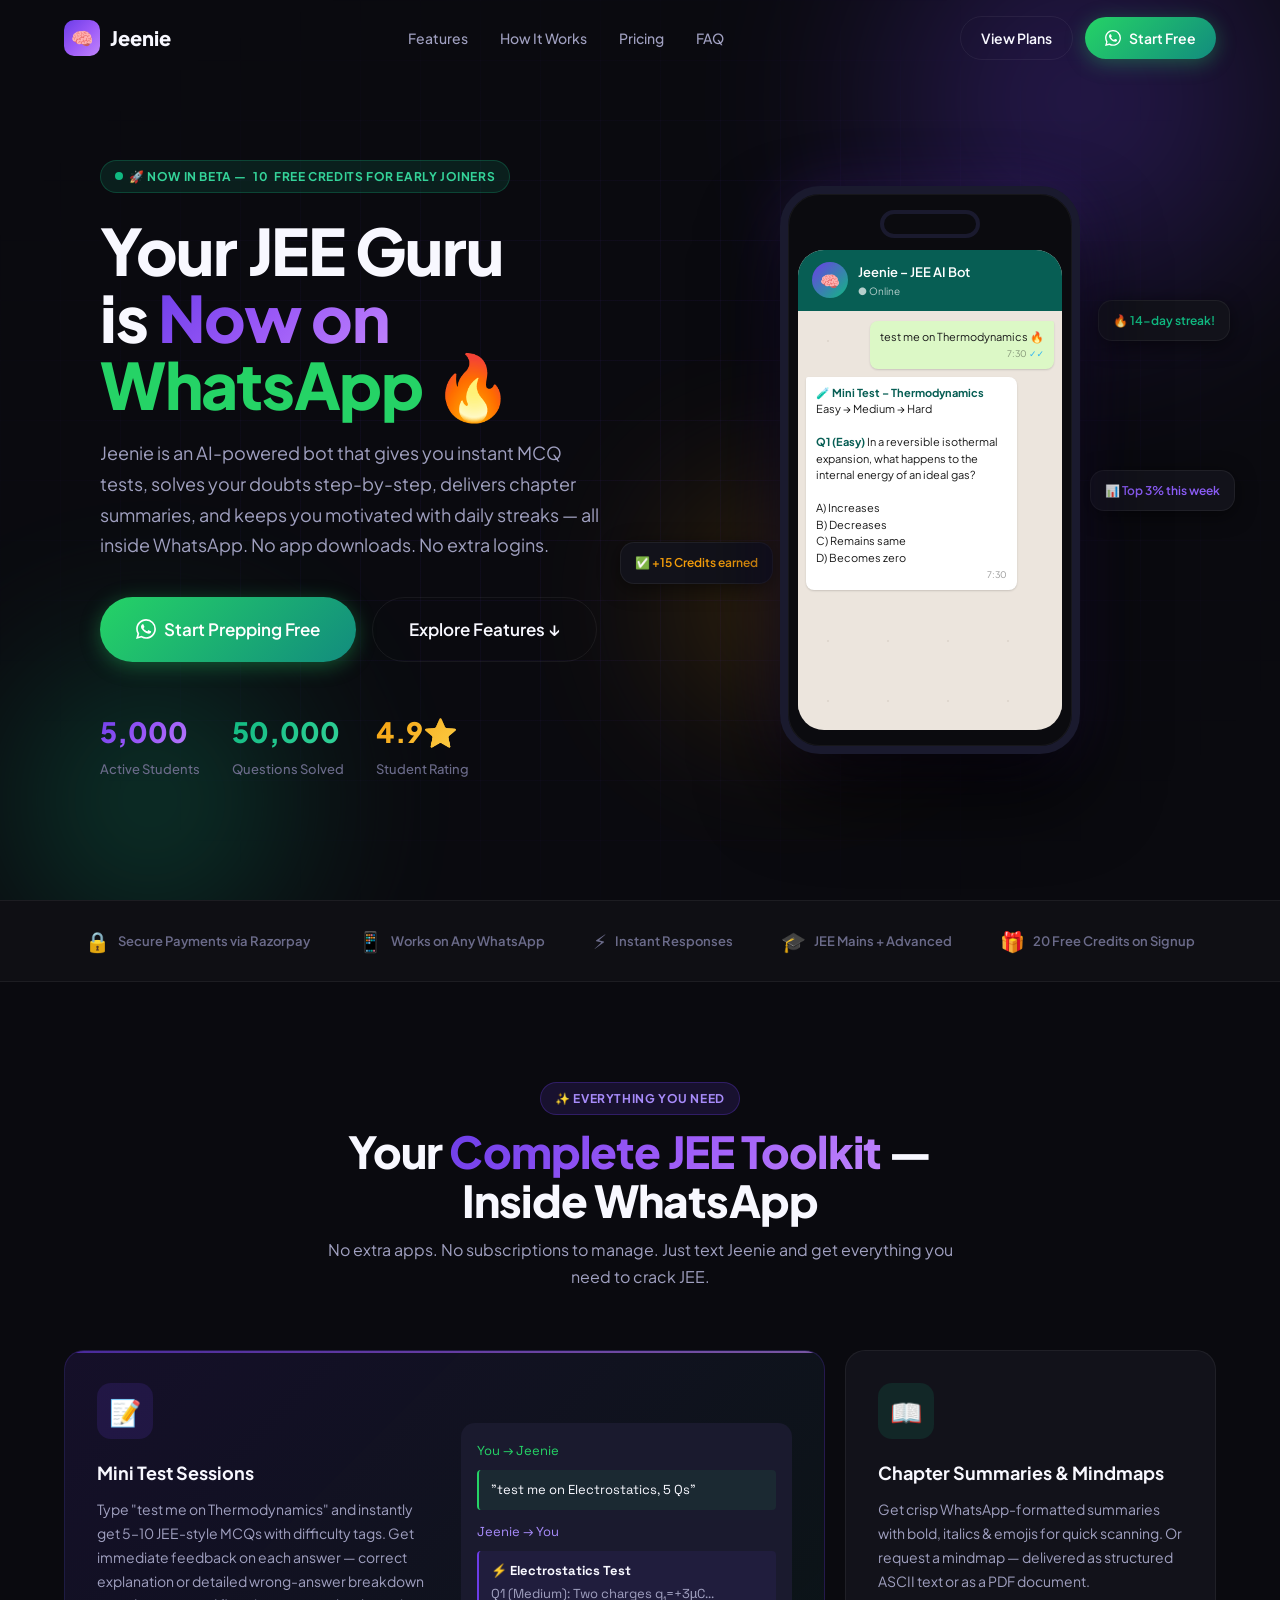
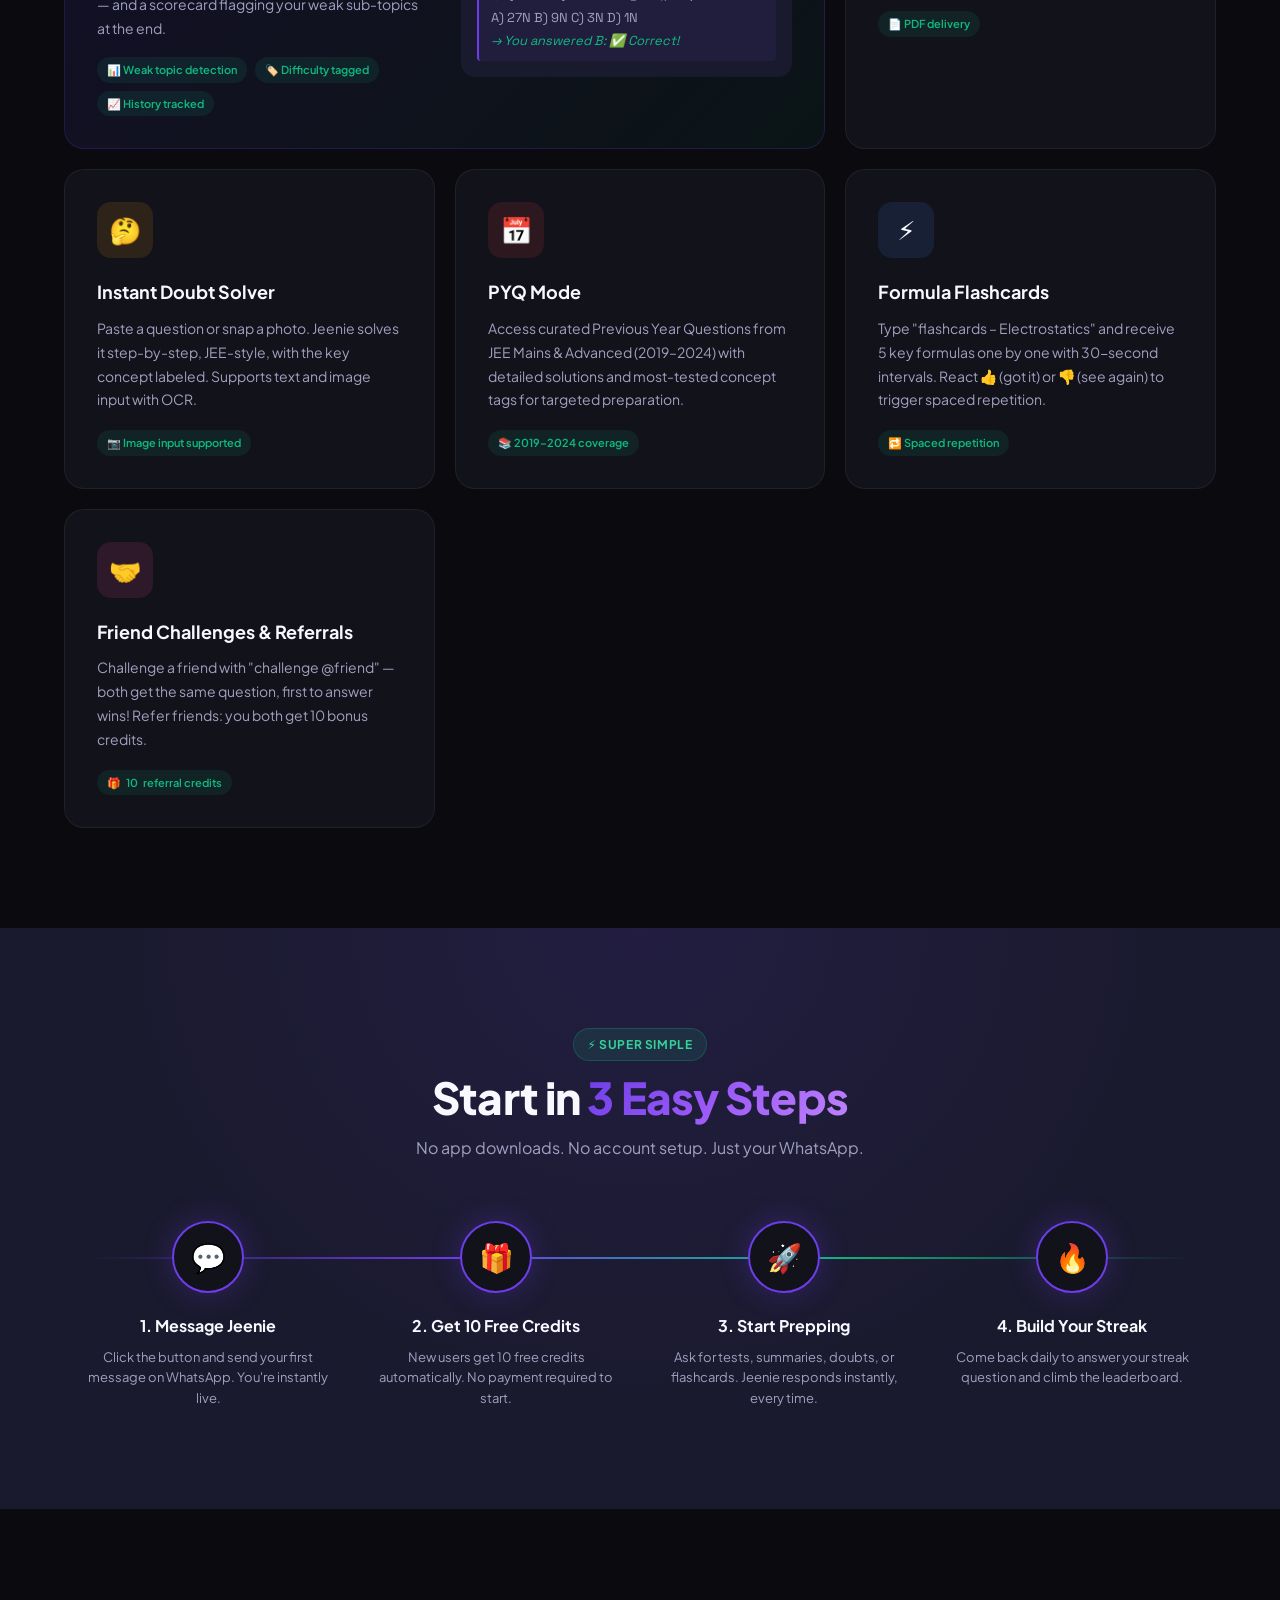
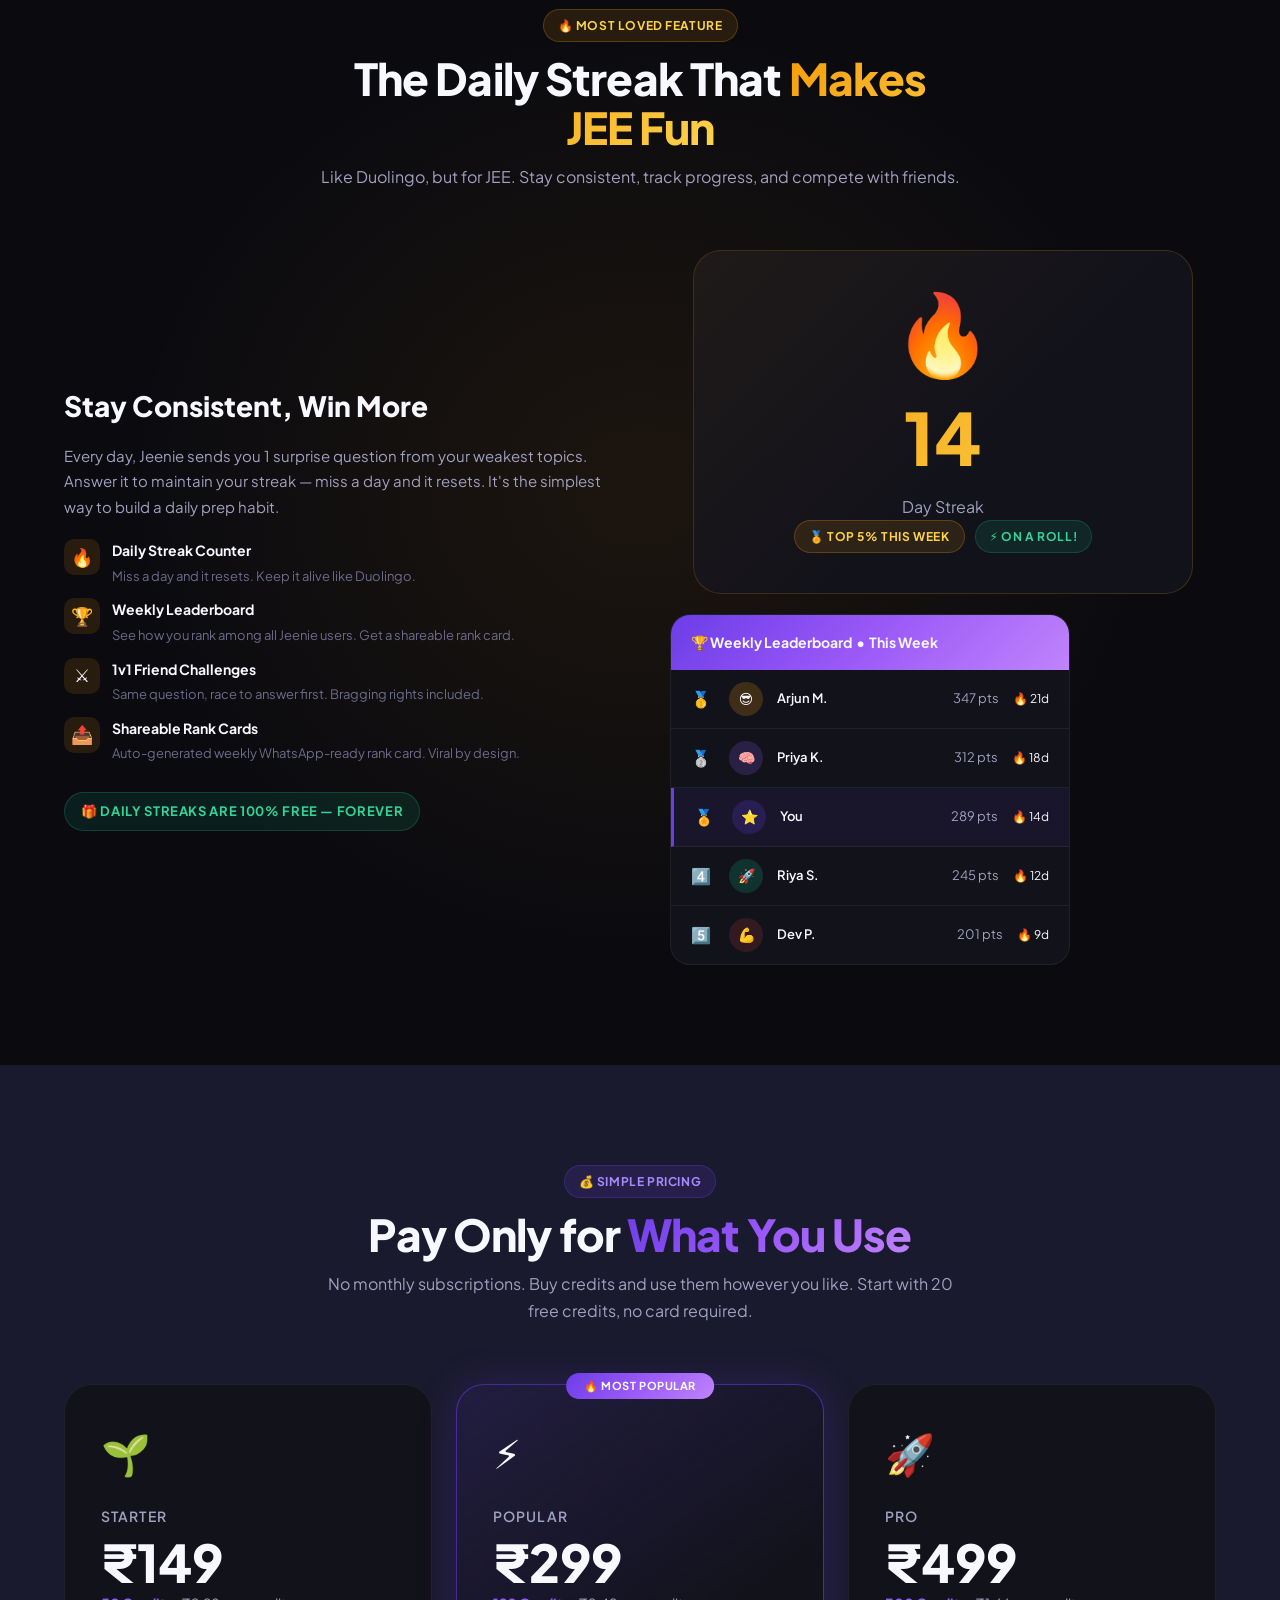
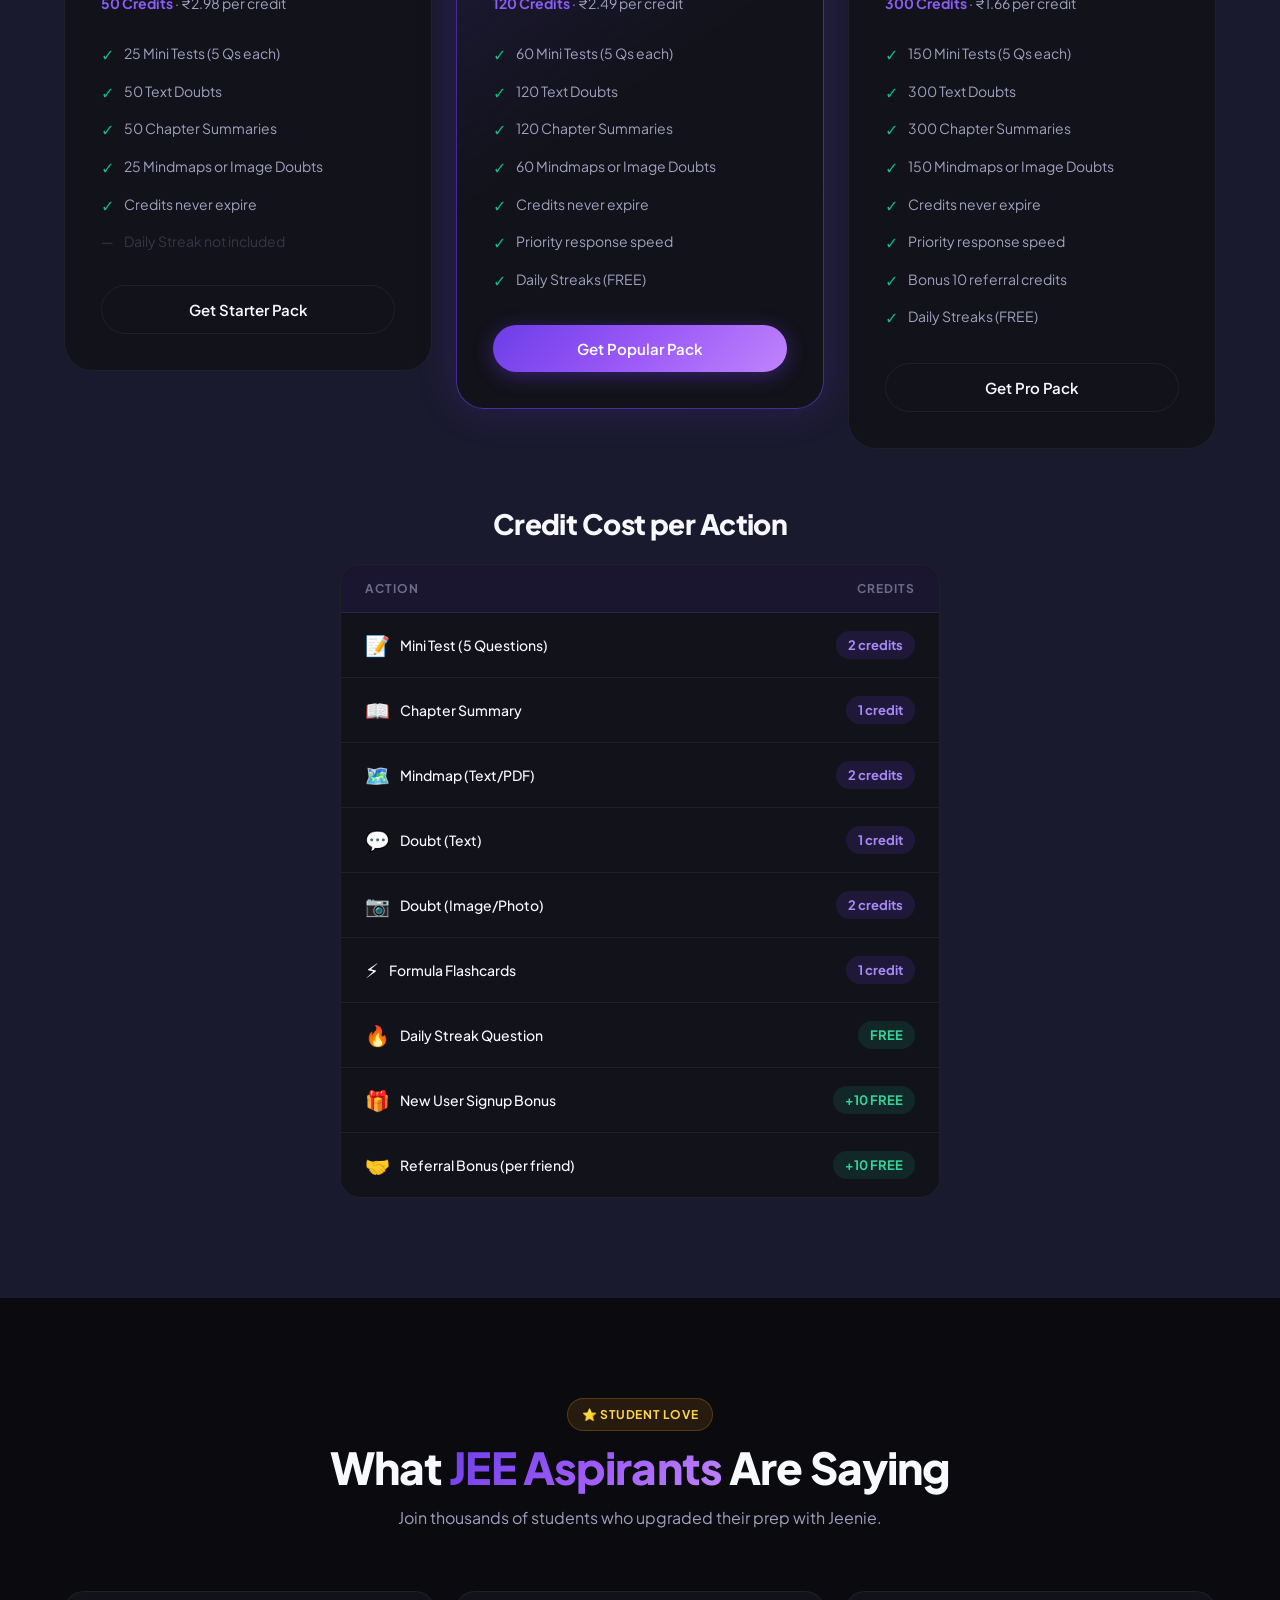
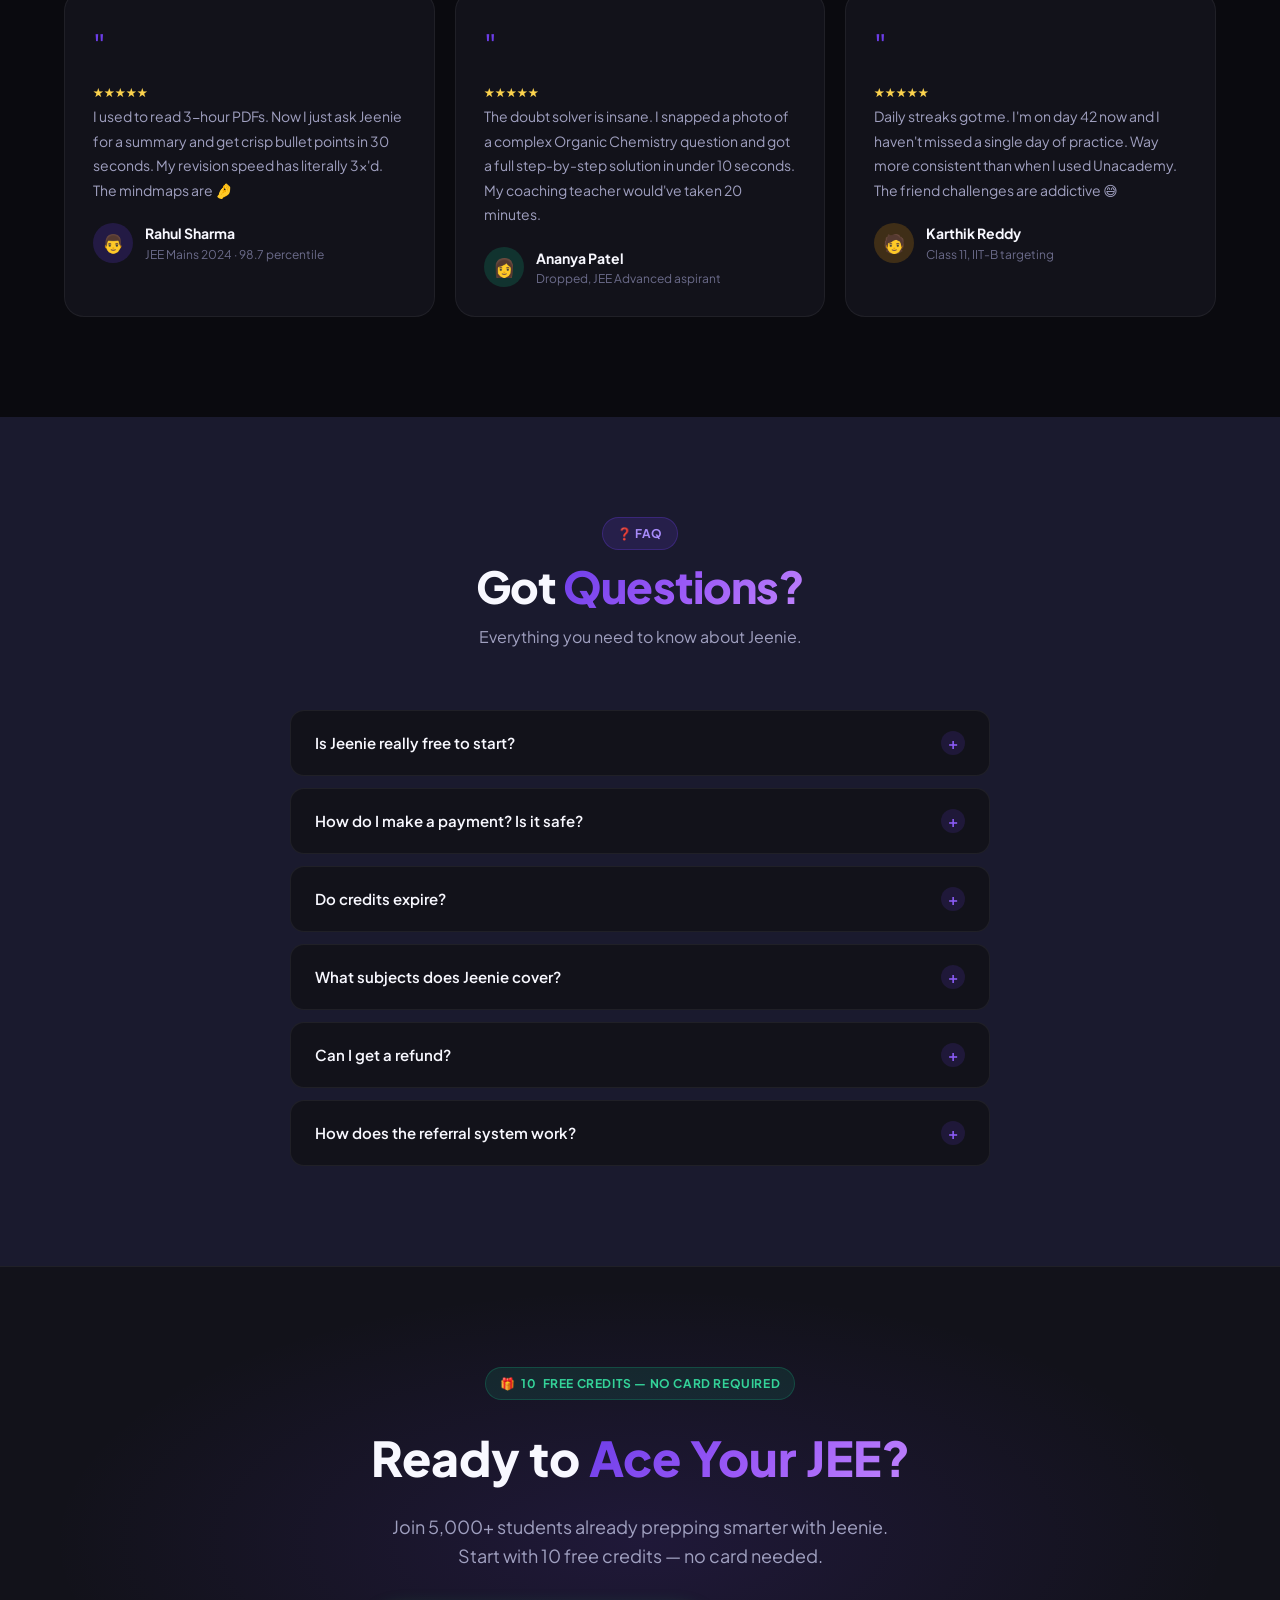
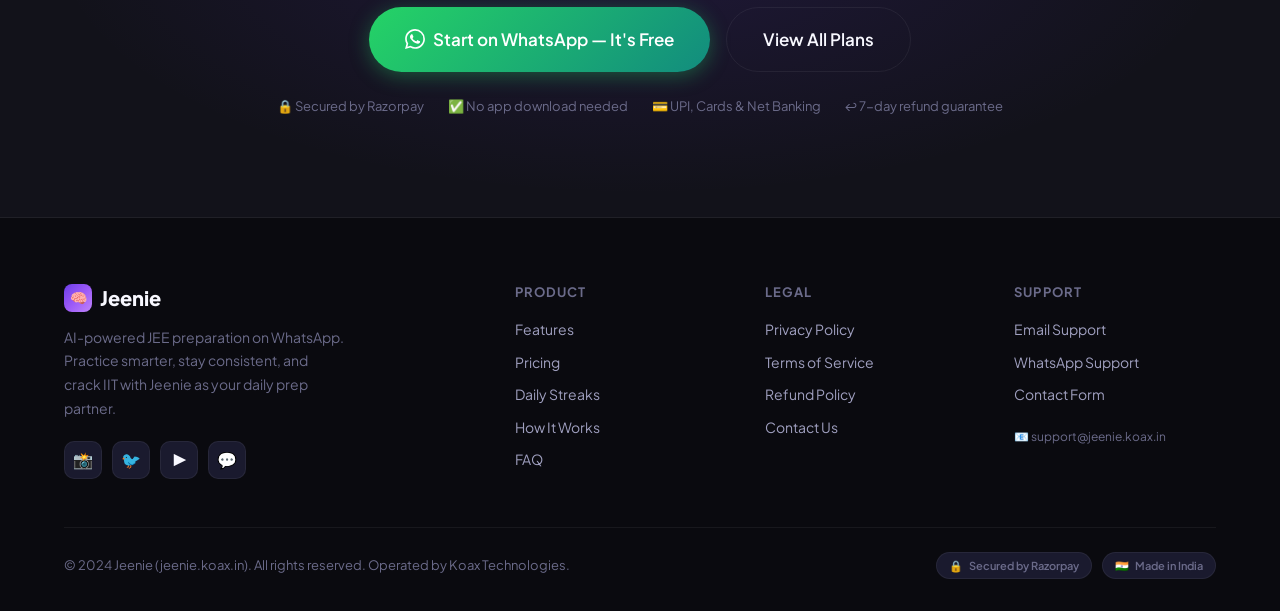
==== index.html @ 9f9d2939 "pilot" ====
<!DOCTYPE html>
<html lang="en">

<head>
    <meta charset="UTF-8" />
    <meta name="viewport" content="width=device-width, initial-scale=1.0" />
    <title>Jeenie – AI JEE Prep on WhatsApp | Practice, Solve & Ace JEE</title>
    <meta name="description"
        content="Jeenie is an AI-powered WhatsApp bot for JEE Mains & Advanced preparation. Get instant MCQ tests, doubt solving, chapter summaries, formula flashcards & daily streaks. Start for free with 20 credits." />
    <meta name="keywords"
        content="JEE preparation, JEE Mains, JEE Advanced, WhatsApp bot, AI tutoring, online coaching, IIT preparation, doubt solving" />
    <meta name="author" content="Jeenie" />
    <meta name="robots" content="index, follow" />
    <!-- Open Graph -->
    <meta property="og:title" content="Jeenie – AI JEE Prep on WhatsApp" />
    <meta property="og:description"
        content="Study smarter with an AI bot that sends you MCQs, solves doubts, and keeps your JEE streak alive — all on WhatsApp." />
    <meta property="og:type" content="website" />
    <meta property="og:url" content="https://jeenie.koax.in" />
    <meta property="og:image" content="https://jeenie.koax.in/assets/og-image.png" />
    <!-- Twitter Card -->
    <meta name="twitter:card" content="summary_large_image" />
    <meta name="twitter:title" content="Jeenie – AI JEE Prep on WhatsApp" />
    <meta name="twitter:description"
        content="The smartest WhatsApp bot for JEE aspirants. MCQ tests, doubts solved instantly, daily streaks & more." />
    <!-- Canonical -->
    <link rel="canonical" href="https://jeenie.koax.in" />
    <!-- Favicon -->
    <link rel="icon" type="image/svg+xml"
        href="data:image/svg+xml,<svg xmlns='http://www.w3.org/2000/svg' viewBox='0 0 100 100'><rect width='100' height='100' rx='20' fill='%236C3DE8'/><text y='.9em' font-size='80' x='10'>🧠</text></svg>" />
    <!-- Styles -->
    <link rel="stylesheet" href="css/style.css" />
    <!-- Razorpay SDK -->
    <script src="https://checkout.razorpay.com/v1/checkout.js"></script>
    <!-- Structured Data -->
    <script type="application/ld+json">
  {
    "@context": "https://schema.org",
    "@type": "SoftwareApplication",
    "name": "Jeenie",
    "applicationCategory": "EducationApplication",
    "operatingSystem": "WhatsApp",
    "description": "AI-powered WhatsApp bot for JEE Mains and Advanced preparation",
    "url": "https://jeenie.koax.in",
    "offers": [
      {
        "@type": "Offer",
        "name": "Starter Pack",
        "price": "49",
        "priceCurrency": "INR"
      },
      {
        "@type": "Offer",
        "name": "Popular Pack",
        "price": "99",
        "priceCurrency": "INR"
      },
      {
        "@type": "Offer",
        "name": "Pro Pack",
        "price": "199",
        "priceCurrency": "INR"
      }
    ]
  }
  </script>
</head>

<body>
    <!-- ============================================
     NAVIGATION
     ============================================ -->
    <nav class="nav" id="nav" role="navigation" aria-label="Main navigation">
        <div class="container">
            <div class="nav-inner">
                <a href="/" class="nav-logo" aria-label="Jeenie Home">
                    <div class="logo-icon" aria-hidden="true">🧠</div>
                    <span>Jeenie</span>
                </a>
                <div class="nav-links">
                    <a href="#features">Features</a>
                    <a href="#how-it-works">How It Works</a>
                    <a href="#pricing">Pricing</a>
                    <a href="#faq">FAQ</a>
                </div>
                <div class="nav-cta">
                    <a href="#pricing" class="btn btn-outline" style="padding:10px 20px;font-size:14px;">View Plans</a>
                    <a href="https://wa.me/91XXXXXXXXXX?text=Hi+Jeenie!+I+want+to+start+my+JEE+prep" target="_blank"
                        rel="noopener noreferrer" class="btn btn-whatsapp wa-start"
                        style="padding:10px 20px;font-size:14px;">
                        <svg width="16" height="16" viewBox="0 0 24 24" fill="currentColor" aria-hidden="true">
                            <path
                                d="M17.472 14.382c-.297-.149-1.758-.867-2.03-.967-.273-.099-.471-.148-.67.15-.197.297-.767.966-.94 1.164-.173.199-.347.223-.644.075-.297-.15-1.255-.463-2.39-1.475-.883-.788-1.48-1.761-1.653-2.059-.173-.297-.018-.458.13-.606.134-.133.298-.347.446-.52.149-.174.198-.298.298-.497.099-.198.05-.371-.025-.52-.075-.149-.669-1.612-.916-2.207-.242-.579-.487-.5-.669-.51-.173-.008-.371-.01-.57-.01-.198 0-.52.074-.792.372-.272.297-1.04 1.016-1.04 2.479 0 1.462 1.065 2.875 1.213 3.074.149.198 2.096 3.2 5.077 4.487.709.306 1.262.489 1.694.625.712.227 1.36.195 1.871.118.571-.085 1.758-.719 2.006-1.413.248-.694.248-1.289.173-1.413-.074-.124-.272-.198-.57-.347m-5.421 7.403h-.004a9.87 9.87 0 01-5.031-1.378l-.361-.214-3.741.982.998-3.648-.235-.374a9.86 9.86 0 01-1.51-5.26c.001-5.45 4.436-9.884 9.888-9.884 2.64 0 5.122 1.03 6.988 2.898a9.825 9.825 0 012.893 6.994c-.003 5.45-4.437 9.884-9.885 9.884m8.413-18.297A11.815 11.815 0 0012.05 0C5.495 0 .16 5.335.157 11.892c0 2.096.547 4.142 1.588 5.945L.057 24l6.305-1.654a11.882 11.882 0 005.683 1.448h.005c6.554 0 11.89-5.335 11.893-11.893a11.821 11.821 0 00-3.48-8.413z" />
                        </svg>
                        Start Free
                    </a>
                    <button class="nav-hamburger" id="hamburger" aria-label="Open mobile menu" aria-expanded="false">
                        <span></span><span></span><span></span>
                    </button>
                </div>
            </div>
        </div>
    </nav>
    <!-- Mobile Menu -->
    <div class="mobile-menu" id="mobileMenu" role="dialog" aria-modal="true" aria-label="Mobile navigation">
        <button class="mobile-menu-close" id="mobileClose" aria-label="Close menu">✕</button>
        <a href="#features">Features</a>
        <a href="#how-it-works">How It Works</a>
        <a href="#pricing">Pricing</a>
        <a href="#faq">FAQ</a>
        <a href="https://wa.me/91XXXXXXXXXX" target="_blank" rel="noopener noreferrer"
            class="btn btn-whatsapp wa-start">Start Free on WhatsApp</a>
    </div>
    <!-- ============================================
     HERO SECTION
     ============================================ -->
    <main>
        <section class="hero" id="hero" aria-label="Hero section">
            <div class="hero-bg">
                <div class="hero-orb hero-orb-1" aria-hidden="true"></div>
                <div class="hero-orb hero-orb-2" aria-hidden="true"></div>
                <div class="hero-orb hero-orb-3" aria-hidden="true"></div>
                <div class="hero-grid" aria-hidden="true"></div>
            </div>
            <div class="container">
                <div class="hero-content">
                    <div class="hero-text">
                        <div class="hero-badge animate-on-scroll">
                            <span class="badge badge-green">
                                <svg width="8" height="8" viewBox="0 0 8 8" fill="#10B981" aria-hidden="true">
                                    <circle cx="4" cy="4" r="4" />
                                </svg>
                                🚀 Now in Beta — <span data-cfg="signupCredits">10</span> Free Credits for Early Joiners
                            </span>
                        </div>
                        <h1 class="hero-title animate-on-scroll">
                            Your JEE Guru<br />
                            is <span class="text-gradient">Now on</span><br />
                            <span class="text-whatsapp" style="color:#25D366;">WhatsApp</span> 🔥
                        </h1>
                        <p class="hero-subtitle animate-on-scroll">
                            Jeenie is an AI-powered bot that gives you instant MCQ tests, solves your doubts
                            step-by-step, delivers chapter summaries, and keeps you motivated with daily streaks — all
                            inside WhatsApp. No app downloads. No extra logins.
                        </p>
                        <div class="hero-actions animate-on-scroll">
                            <a href="https://wa.me/91XXXXXXXXXX?text=Hi+Jeenie!+Start+my+JEE+prep" target="_blank"
                                rel="noopener noreferrer" class="btn btn-whatsapp btn-lg wa-start" id="hero-cta">
                                <svg width="20" height="20" viewBox="0 0 24 24" fill="currentColor" aria-hidden="true">
                                    <path
                                        d="M17.472 14.382c-.297-.149-1.758-.867-2.03-.967-.273-.099-.471-.148-.67.15-.197.297-.767.966-.94 1.164-.173.199-.347.223-.644.075-.297-.15-1.255-.463-2.39-1.475-.883-.788-1.48-1.761-1.653-2.059-.173-.297-.018-.458.13-.606.134-.133.298-.347.446-.52.149-.174.198-.298.298-.497.099-.198.05-.371-.025-.52-.075-.149-.669-1.612-.916-2.207-.242-.579-.487-.5-.669-.51-.173-.008-.371-.01-.57-.01-.198 0-.52.074-.792.372-.272.297-1.04 1.016-1.04 2.479 0 1.462 1.065 2.875 1.213 3.074.149.198 2.096 3.2 5.077 4.487.709.306 1.262.489 1.694.625.712.227 1.36.195 1.871.118.571-.085 1.758-.719 2.006-1.413.248-.694.248-1.289.173-1.413-.074-.124-.272-.198-.57-.347m-5.421 7.403h-.004a9.87 9.87 0 01-5.031-1.378l-.361-.214-3.741.982.998-3.648-.235-.374a9.86 9.86 0 01-1.51-5.26c.001-5.45 4.436-9.884 9.888-9.884 2.64 0 5.122 1.03 6.988 2.898a9.825 9.825 0 012.893 6.994c-.003 5.45-4.437 9.884-9.885 9.884m8.413-18.297A11.815 11.815 0 0012.05 0C5.495 0 .16 5.335.157 11.892c0 2.096.547 4.142 1.588 5.945L.057 24l6.305-1.654a11.882 11.882 0 005.683 1.448h.005c6.554 0 11.89-5.335 11.893-11.893a11.821 11.821 0 00-3.48-8.413z" />
                                </svg>
                                Start Prepping Free
                            </a>
                            <a href="#features" class="btn btn-outline btn-lg">Explore Features ↓</a>
                        </div>
                        <div class="hero-stats animate-on-scroll">
                            <div class="hero-stat">
                                <span class="hero-stat-value text-gradient" data-count="5000">0</span>
                                <span class="hero-stat-label">Active Students</span>
                            </div>
                            <div class="hero-stat">
                                <span class="hero-stat-value text-green-gradient" data-count="50000">0</span>
                                <span class="hero-stat-label">Questions Solved</span>
                            </div>
                            <div class="hero-stat">
                                <span class="hero-stat-value text-gold-gradient">4.9⭐</span>
                                <span class="hero-stat-label">Student Rating</span>
                            </div>
                        </div>
                    </div>
                    <!-- Phone Mockup -->
                    <div class="hero-visual" id="phoneSection" aria-hidden="true">
                        <div class="phone-mockup" role="presentation">
                            <div class="phone-notch"></div>
                            <div class="phone-screen">
                                <div class="wa-header">
                                    <div class="wa-avatar">🧠</div>
                                    <div class="wa-contact-info">
                                        <div class="wa-contact-name">Jeenie – JEE AI Bot</div>
                                        <div class="wa-contact-status">● Online</div>
                                    </div>
                                </div>
                                <div class="wa-body" id="chatBody" role="log" aria-label="WhatsApp chat simulation">
                                    <!-- Messages inserted by JS -->
                                </div>
                            </div>
                        </div>
                        <!-- Floating badges -->
                        <div class="float-badge float-badge-1">🔥 14-day streak!</div>
                        <div class="float-badge float-badge-2">✅ +15 Credits earned</div>
                        <div class="float-badge float-badge-3">📊 Top 3% this week</div>
                    </div>
                </div>
            </div>
        </section>
        <!-- ============================================
     TRUST BAR
     ============================================ -->
        <div class="trust-bar" aria-label="Trust indicators">
            <div class="container">
                <div class="trust-bar-inner">
                    <div class="trust-item">
                        <span class="trust-icon" aria-hidden="true">🔒</span>
                        <span>Secure Payments via Razorpay</span>
                    </div>
                    <div class="trust-item">
                        <span class="trust-icon" aria-hidden="true">📱</span>
                        <span>Works on Any WhatsApp</span>
                    </div>
                    <div class="trust-item">
                        <span class="trust-icon" aria-hidden="true">⚡</span>
                        <span>Instant Responses</span>
                    </div>
                    <div class="trust-item">
                        <span class="trust-icon" aria-hidden="true">🎓</span>
                        <span>JEE Mains + Advanced</span>
                    </div>
                    <div class="trust-item">
                        <span class="trust-icon" aria-hidden="true">🎁</span>
                        <span>20 Free Credits on Signup</span>
                    </div>
                </div>
            </div>
        </div>
        <!-- ============================================
     FEATURES SECTION
     ============================================ -->
        <section class="section" id="features" aria-labelledby="features-heading">
            <div class="container">
                <div class="section-header animate-on-scroll">
                    <span class="badge badge-primary">✨ Everything You Need</span>
                    <h2 class="section-title" id="features-heading">Your <span class="text-gradient">Complete JEE
                            Toolkit</span> — Inside WhatsApp</h2>
                    <p class="section-subtitle">No extra apps. No subscriptions to manage. Just text Jeenie and get
                        everything you need to crack JEE.</p>
                </div>
                <div class="features-grid">
                    <!-- Feature 1 - Wide -->
                    <div class="feature-card feature-card-wide animate-on-scroll">
                        <div>
                            <div class="feature-icon feature-icon-purple">📝</div>
                            <h3>Mini Test Sessions</h3>
                            <p>Type "test me on Thermodynamics" and instantly get 5–10 JEE-style MCQs with difficulty
                                tags. Get immediate feedback on each answer — correct explanation or detailed
                                wrong-answer breakdown — and a scorecard flagging your weak sub-topics at the end.</p>
                            <div style="display:flex;gap:8px;flex-wrap:wrap;margin-top:12px;">
                                <span class="feature-tag">📊 Weak topic detection</span>
                                <span class="feature-tag">🏷️ Difficulty tagged</span>
                                <span class="feature-tag">📈 History tracked</span>
                            </div>
                        </div>
                        <div
                            style="background:var(--bg-surface);border-radius:var(--radius-md);padding:16px;font-size:13px;color:var(--text-secondary);font-family:var(--font-mono);line-height:1.8;">
                            <div style="color:#25D366;margin-bottom:8px;">You → Jeenie</div>
                            <div
                                style="background:rgba(37,211,102,0.08);border-left:2px solid #25D366;padding:8px 12px;border-radius:4px;margin-bottom:10px;color:var(--text-primary);">
                                "test me on Electrostatics, 5 Qs"</div>
                            <div style="color:#A78BFA;margin-bottom:8px;">Jeenie → You</div>
                            <div
                                style="background:rgba(108,61,232,0.08);border-left:2px solid #6C3DE8;padding:8px 12px;border-radius:4px;color:var(--text-secondary);">
                                ⚡ <strong style="color:var(--text-primary);">Electrostatics Test</strong><br />
                                Q1 (Medium): Two charges q₁=+3μC...<br />
                                A) 27N B) 9N C) 3N D) 1N<br />
                                <em style="color:#10B981;">→ You answered B: ✅ Correct!</em>
                            </div>
                        </div>
                    </div>
                    <!-- Feature 2 -->
                    <div class="feature-card animate-on-scroll">
                        <div class="feature-icon feature-icon-green">📖</div>
                        <h3>Chapter Summaries & Mindmaps</h3>
                        <p>Get crisp WhatsApp-formatted summaries with bold, italics & emojis for quick scanning. Or
                            request a mindmap — delivered as structured ASCII text or as a PDF document.</p>
                        <span class="feature-tag">📄 PDF delivery</span>
                    </div>
                    <!-- Feature 3 -->
                    <div class="feature-card animate-on-scroll">
                        <div class="feature-icon feature-icon-gold">🤔</div>
                        <h3>Instant Doubt Solver</h3>
                        <p>Paste a question or snap a photo. Jeenie solves it step-by-step, JEE-style, with the key
                            concept labeled. Supports text and image input with OCR.</p>
                        <span class="feature-tag">📷 Image input supported</span>
                    </div>
                    <!-- Feature 4 -->
                    <div class="feature-card animate-on-scroll">
                        <div class="feature-icon feature-icon-red">📅</div>
                        <h3>PYQ Mode</h3>
                        <p>Access curated Previous Year Questions from JEE Mains & Advanced (2019–2024) with detailed
                            solutions and most-tested concept tags for targeted preparation.</p>
                        <span class="feature-tag">📚 2019–2024 coverage</span>
                    </div>
                    <!-- Feature 5 -->
                    <div class="feature-card animate-on-scroll">
                        <div class="feature-icon feature-icon-blue">⚡</div>
                        <h3>Formula Flashcards</h3>
                        <p>Type "flashcards – Electrostatics" and receive 5 key formulas one by one with 30-second
                            intervals. React 👍 (got it) or 👎 (see again) to trigger spaced repetition.</p>
                        <span class="feature-tag">🔁 Spaced repetition</span>
                    </div>
                    <!-- Feature 6 -->
                    <div class="feature-card animate-on-scroll">
                        <div class="feature-icon feature-icon-pink">🤝</div>
                        <h3>Friend Challenges & Referrals</h3>
                        <p>Challenge a friend with "challenge @friend" — both get the same question, first to answer
                            wins! Refer friends: you both get <span data-cfg="referralCredits">10</span> bonus credits.
                        </p>
                        <span class="feature-tag">🎁 <span data-cfg="referralCredits">10</span> referral credits</span>
                    </div>
                </div>
            </div>
        </section>
        <!-- ============================================
     HOW IT WORKS
     ============================================ -->
        <section class="section how-it-works" id="how-it-works" aria-labelledby="hiw-heading">
            <div class="container">
                <div class="section-header animate-on-scroll">
                    <span class="badge badge-green">⚡ Super Simple</span>
                    <h2 class="section-title" id="hiw-heading">Start in <span class="text-gradient">3 Easy Steps</span>
                    </h2>
                    <p class="section-subtitle">No app downloads. No account setup. Just your WhatsApp.</p>
                </div>
                <div class="steps-container">
                    <div class="step animate-on-scroll">
                        <div class="step-number">💬</div>
                        <h3>1. Message Jeenie</h3>
                        <p>Click the button and send your first message on WhatsApp. You're instantly live.</p>
                    </div>
                    <div class="step animate-on-scroll">
                        <div class="step-number">🎁</div>
                        <h3>2. Get <span data-cfg="signupCredits">10</span> Free Credits</h3>
                        <p>New users get <span data-cfg="signupCredits">10</span> free credits automatically. No payment
                            required to start.</p>
                    </div>
                    <div class="step animate-on-scroll">
                        <div class="step-number">🚀</div>
                        <h3>3. Start Prepping</h3>
                        <p>Ask for tests, summaries, doubts, or flashcards. Jeenie responds instantly, every time.</p>
                    </div>
                    <div class="step animate-on-scroll">
                        <div class="step-number">🔥</div>
                        <h3>4. Build Your Streak</h3>
                        <p>Come back daily to answer your streak question and climb the leaderboard.</p>
                    </div>
                </div>
            </div>
        </section>
        <!-- ============================================
     VIRAL / STREAK SECTION
     ============================================ -->
        <section class="section viral-section" id="streak" aria-labelledby="streak-heading">
            <div class="viral-bg" aria-hidden="true"></div>
            <div class="container">
                <div class="section-header animate-on-scroll">
                    <span class="badge badge-gold">🔥 Most Loved Feature</span>
                    <h2 class="section-title" id="streak-heading">The Daily Streak That <span
                            class="text-gold-gradient">Makes JEE Fun</span></h2>
                    <p class="section-subtitle">Like Duolingo, but for JEE. Stay consistent, track progress, and compete
                        with friends.</p>
                </div>
                <div class="viral-content">
                    <div class="viral-text animate-on-scroll">
                        <h3>Stay Consistent, Win More</h3>
                        <p>Every day, Jeenie sends you 1 surprise question from your weakest topics. Answer it to
                            maintain your streak — miss a day and it resets. It's the simplest way to build a daily prep
                            habit.</p>
                        <div class="viral-features">
                            <div class="viral-feature">
                                <div class="viral-feature-icon">🔥</div>
                                <div class="viral-feature-text">
                                    <strong>Daily Streak Counter</strong>
                                    <span>Miss a day and it resets. Keep it alive like Duolingo.</span>
                                </div>
                            </div>
                            <div class="viral-feature">
                                <div class="viral-feature-icon">🏆</div>
                                <div class="viral-feature-text">
                                    <strong>Weekly Leaderboard</strong>
                                    <span>See how you rank among all Jeenie users. Get a shareable rank card.</span>
                                </div>
                            </div>
                            <div class="viral-feature">
                                <div class="viral-feature-icon">⚔️</div>
                                <div class="viral-feature-text">
                                    <strong>1v1 Friend Challenges</strong>
                                    <span>Same question, race to answer first. Bragging rights included.</span>
                                </div>
                            </div>
                            <div class="viral-feature">
                                <div class="viral-feature-icon">📤</div>
                                <div class="viral-feature-text">
                                    <strong>Shareable Rank Cards</strong>
                                    <span>Auto-generated weekly WhatsApp-ready rank card. Viral by design.</span>
                                </div>
                            </div>
                        </div>
                        <div style="margin-top:28px;">
                            <span class="badge badge-green" style="font-size:13px;padding:8px 16px;">🎁 Daily Streaks
                                are 100% FREE — Forever</span>
                        </div>
                    </div>
                    <div class="animate-on-scroll">
                        <div class="streak-demo" style="margin-bottom:20px;">
                            <span class="streak-fire" aria-label="Fire emoji">🔥</span>
                            <span class="streak-count text-gold-gradient" id="streakCount"
                                aria-label="14 day streak">0</span>
                            <span class="streak-label">Day Streak</span>
                            <div class="streak-badges">
                                <span class="badge badge-gold">🏅 Top 5% this week</span>
                                <span class="badge badge-green">⚡ On a roll!</span>
                            </div>
                        </div>
                        <div class="leaderboard" role="table" aria-label="Weekly leaderboard">
                            <div class="leaderboard-header" role="row">
                                🏆 Weekly Leaderboard &nbsp;•&nbsp; This Week
                            </div>
                            <div class="leaderboard-row" role="row">
                                <span class="leaderboard-rank" role="cell">🥇</span>
                                <div class="leaderboard-avatar" style="background:rgba(245,158,11,0.2);" role="cell">😎
                                </div>
                                <span class="leaderboard-name" role="cell">Arjun M.</span>
                                <span class="leaderboard-score" role="cell">347 pts</span>
                                <span class="leaderboard-streak" role="cell">🔥 21d</span>
                            </div>
                            <div class="leaderboard-row" role="row">
                                <span class="leaderboard-rank" role="cell">🥈</span>
                                <div class="leaderboard-avatar" style="background:rgba(139,92,246,0.2);" role="cell">🧠
                                </div>
                                <span class="leaderboard-name" role="cell">Priya K.</span>
                                <span class="leaderboard-score" role="cell">312 pts</span>
                                <span class="leaderboard-streak" role="cell">🔥 18d</span>
                            </div>
                            <div class="leaderboard-row leaderboard-you" role="row" aria-label="Your position">
                                <span class="leaderboard-rank" role="cell">🏅</span>
                                <div class="leaderboard-avatar" style="background:rgba(108,61,232,0.2);" role="cell">⭐
                                </div>
                                <span class="leaderboard-name" role="cell">You</span>
                                <span class="leaderboard-score" role="cell">289 pts</span>
                                <span class="leaderboard-streak" role="cell">🔥 14d</span>
                            </div>
                            <div class="leaderboard-row" role="row">
                                <span class="leaderboard-rank" role="cell">4️⃣</span>
                                <div class="leaderboard-avatar" style="background:rgba(16,185,129,0.2);" role="cell">🚀
                                </div>
                                <span class="leaderboard-name" role="cell">Riya S.</span>
                                <span class="leaderboard-score" role="cell">245 pts</span>
                                <span class="leaderboard-streak" role="cell">🔥 12d</span>
                            </div>
                            <div class="leaderboard-row" role="row">
                                <span class="leaderboard-rank" role="cell">5️⃣</span>
                                <div class="leaderboard-avatar" style="background:rgba(239,68,68,0.15);" role="cell">💪
                                </div>
                                <span class="leaderboard-name" role="cell">Dev P.</span>
                                <span class="leaderboard-score" role="cell">201 pts</span>
                                <span class="leaderboard-streak" role="cell">🔥 9d</span>
                            </div>
                        </div>
                    </div>
                </div>
            </div>
        </section>
        <!-- ============================================
     PRICING SECTION
     ============================================ -->
        <section class="section pricing-section" id="pricing" aria-labelledby="pricing-heading">
            <div class="container">
                <div class="section-header animate-on-scroll">
                    <span class="badge badge-primary">💰 Simple Pricing</span>
                    <h2 class="section-title" id="pricing-heading">Pay Only for <span class="text-gradient">What You
                            Use</span></h2>
                    <p class="section-subtitle">No monthly subscriptions. Buy credits and use them however you like.
                        Start with 20 free credits, no card required.</p>
                </div>
                <!-- Pricing cards rendered dynamically from js/config.js -->
                <div class="pricing-grid" id="pricingGrid"></div>
                <!-- Credit Cost Breakdown -->
                <div style="margin-top:60px;">
                    <div class="section-header animate-on-scroll" style="margin-bottom:0;">
                        <h3 class="section-title" style="font-size:28px;">Credit Cost per Action</h3>
                    </div>
                </div>
                <!-- Credit cost table rendered dynamically from js/config.js -->
                <div class="credit-table animate-on-scroll" style="max-width:600px;margin:24px auto 0;" role="table"
                    aria-label="Credit costs table">
                    <div class="credit-table-header" role="row">
                        <span role="columnheader">Action</span>
                        <span role="columnheader">Credits</span>
                    </div>
                    <div id="creditCostTable"></div>
                </div>
            </div>
        </section>
        <!-- ============================================
     TESTIMONIALS
     ============================================ -->
        <section class="section" id="testimonials" aria-labelledby="testimonials-heading">
            <div class="container">
                <div class="section-header animate-on-scroll">
                    <span class="badge badge-gold">⭐ Student Love</span>
                    <h2 class="section-title" id="testimonials-heading">What <span class="text-gradient">JEE
                            Aspirants</span> Are Saying</h2>
                    <p class="section-subtitle">Join thousands of students who upgraded their prep with Jeenie.</p>
                </div>
                <div class="testimonials-grid">
                    <div class="testimonial-card animate-on-scroll">
                        <div class="testimonial-quote" aria-hidden="true">"</div>
                        <p class="testimonial-stars">★★★★★</p>
                        <p class="testimonial-text">I used to read 3-hour PDFs. Now I just ask Jeenie for a summary and
                            get crisp bullet points in 30 seconds. My revision speed has literally 3x'd. The mindmaps
                            are 🤌</p>
                        <div class="testimonial-author">
                            <div class="testimonial-avatar" style="background:rgba(108,61,232,0.2);">👨</div>
                            <div>
                                <div class="testimonial-name">Rahul Sharma</div>
                                <div class="testimonial-sub">JEE Mains 2024 · 98.7 percentile</div>
                            </div>
                        </div>
                    </div>
                    <div class="testimonial-card animate-on-scroll">
                        <div class="testimonial-quote" aria-hidden="true">"</div>
                        <p class="testimonial-stars">★★★★★</p>
                        <p class="testimonial-text">The doubt solver is insane. I snapped a photo of a complex Organic
                            Chemistry question and got a full step-by-step solution in under 10 seconds. My coaching
                            teacher would've taken 20 minutes.</p>
                        <div class="testimonial-author">
                            <div class="testimonial-avatar" style="background:rgba(16,185,129,0.2);">👩</div>
                            <div>
                                <div class="testimonial-name">Ananya Patel</div>
                                <div class="testimonial-sub">Dropped, JEE Advanced aspirant</div>
                            </div>
                        </div>
                    </div>
                    <div class="testimonial-card animate-on-scroll">
                        <div class="testimonial-quote" aria-hidden="true">"</div>
                        <p class="testimonial-stars">★★★★★</p>
                        <p class="testimonial-text">Daily streaks got me. I'm on day 42 now and I haven't missed a
                            single day of practice. Way more consistent than when I used Unacademy. The friend
                            challenges are addictive 😅</p>
                        <div class="testimonial-author">
                            <div class="testimonial-avatar" style="background:rgba(245,158,11,0.2);">🧑</div>
                            <div>
                                <div class="testimonial-name">Karthik Reddy</div>
                                <div class="testimonial-sub">Class 11, IIT-B targeting</div>
                            </div>
                        </div>
                    </div>
                </div>
            </div>
        </section>
        <!-- ============================================
     FAQ SECTION
     ============================================ -->
        <section class="section" id="faq" style="background:var(--bg-surface);" aria-labelledby="faq-heading">
            <div class="container">
                <div class="section-header animate-on-scroll">
                    <span class="badge badge-primary">❓ FAQ</span>
                    <h2 class="section-title" id="faq-heading">Got <span class="text-gradient">Questions?</span></h2>
                    <p class="section-subtitle">Everything you need to know about Jeenie.</p>
                </div>
                <div class="faq-container">
                    <div class="faq-item animate-on-scroll">
                        <div class="faq-question" role="button" tabindex="0" aria-expanded="false" id="faq-q1"
                            aria-controls="faq-a1">
                            Is Jeenie really free to start?
                            <span class="faq-icon" aria-hidden="true">+</span>
                        </div>
                        <div class="faq-answer" role="region" id="faq-a1" aria-labelledby="faq-q1">
                            <div class="faq-answer-inner">Yes! Every new user gets <span
                                    data-cfg="signupCredits">10</span> free credits on signup — no payment or card
                                required. Your daily streak questions are always free, forever. You only pay when you
                                want more credits.</div>
                        </div>
                    </div>
                    <div class="faq-item animate-on-scroll">
                        <div class="faq-question" role="button" tabindex="0" aria-expanded="false" id="faq-q2"
                            aria-controls="faq-a2">
                            How do I make a payment? Is it safe?
                            <span class="faq-icon" aria-hidden="true">+</span>
                        </div>
                        <div class="faq-answer" role="region" id="faq-a2" aria-labelledby="faq-q2">
                            <div class="faq-answer-inner">All payments are processed securely through
                                <strong>Razorpay</strong>, India's most trusted payment gateway. You can pay via UPI,
                                credit/debit cards, net banking, or wallets. Your card details are never stored on our
                                servers. After payment, credits are added to your account and you receive a confirmation
                                in the WhatsApp chat within minutes.
                            </div>
                        </div>
                    </div>
                    <div class="faq-item animate-on-scroll">
                        <div class="faq-question" role="button" tabindex="0" aria-expanded="false">
                            Do credits expire?
                            <span class="faq-icon" aria-hidden="true">+</span>
                        </div>
                        <div class="faq-answer">
                            <div class="faq-answer-inner">No! Your purchased credits never expire. Use them at your own
                                pace. Only the <span data-cfg="signupCredits">10</span> free signup credits expire after
                                <span data-cfg="freeSignupExpiry">30</span> days if unused.</div>
                        </div>
                    </div>
                    <div class="faq-item animate-on-scroll">
                        <div class="faq-question" role="button" tabindex="0" aria-expanded="false">
                            What subjects does Jeenie cover?
                            <span class="faq-icon" aria-hidden="true">+</span>
                        </div>
                        <div class="faq-answer">
                            <div class="faq-answer-inner">Jeenie covers all three JEE subjects: <strong>Physics</strong>
                                (Mechanics, Thermodynamics, Electrostatics, Optics, Modern Physics),
                                <strong>Chemistry</strong> (Physical, Organic, Inorganic), and
                                <strong>Mathematics</strong> (Calculus, Algebra, Coordinate Geometry, Vectors,
                                Probability). Full JEE Mains + Advanced syllabus.
                            </div>
                        </div>
                    </div>
                    <div class="faq-item animate-on-scroll">
                        <div class="faq-question" role="button" tabindex="0" aria-expanded="false">
                            Can I get a refund?
                            <span class="faq-icon" aria-hidden="true">+</span>
                        </div>
                        <div class="faq-answer">
                            <div class="faq-answer-inner">Yes. If you purchased credits but haven't used any of them,
                                you can request a full refund within 7 days of purchase. If some credits have been used,
                                we offer a pro-rated refund for unused credits. Please see our <a
                                    href="refund-policy.html" style="color:var(--primary-light);">Refund Policy</a> for
                                full details, or contact us at <a href="mailto:support@jeenie.koax.in"
                                    style="color:var(--primary-light);">support@jeenie.koax.in</a>.</div>
                        </div>
                    </div>
                    <div class="faq-item animate-on-scroll">
                        <div class="faq-question" role="button" tabindex="0" aria-expanded="false">
                            How does the referral system work?
                            <span class="faq-icon" aria-hidden="true">+</span>
                        </div>
                        <div class="faq-answer">
                            <div class="faq-answer-inner">Ask Jeenie for your referral link by typing "refer a friend".
                                Share it with your friends. When they sign up and activate, both of you get
                                <strong><span data-cfg="referralCredits">10</span> bonus credits</strong> automatically.
                                No limit on referrals!</div>
                        </div>
                    </div>
                </div>
            </div>
        </section>
        <!-- ============================================
     CTA SECTION
     ============================================ -->
        <section class="section cta-section" aria-labelledby="cta-heading">
            <div class="cta-bg" aria-hidden="true"></div>
            <div class="container" style="position:relative;z-index:2;">
                <span class="badge badge-green" style="margin-bottom:20px;display:inline-flex;">🎁 <span
                        data-cfg="signupCredits">10</span> Free Credits — No Card Required</span>
                <h2 id="cta-heading">Ready to <span class="text-gradient">Ace Your JEE?</span></h2>
                <p>Join 5,000+ students already prepping smarter with Jeenie. Start with <span
                        data-cfg="signupCredits">10</span> free credits — no card needed.</p>
                <div class="cta-actions">
                    <a href="https://wa.me/91XXXXXXXXXX?text=Hi+Jeenie!+I+want+to+start+my+JEE+prep+%F0%9F%9A%80"
                        target="_blank" rel="noopener noreferrer" class="btn btn-whatsapp btn-lg wa-start"
                        id="cta-main-btn">
                        <svg width="20" height="20" viewBox="0 0 24 24" fill="currentColor" aria-hidden="true">
                            <path
                                d="M17.472 14.382c-.297-.149-1.758-.867-2.03-.967-.273-.099-.471-.148-.67.15-.197.297-.767.966-.94 1.164-.173.199-.347.223-.644.075-.297-.15-1.255-.463-2.39-1.475-.883-.788-1.48-1.761-1.653-2.059-.173-.297-.018-.458.13-.606.134-.133.298-.347.446-.52.149-.174.198-.298.298-.497.099-.198.05-.371-.025-.52-.075-.149-.669-1.612-.916-2.207-.242-.579-.487-.5-.669-.51-.173-.008-.371-.01-.57-.01-.198 0-.52.074-.792.372-.272.297-1.04 1.016-1.04 2.479 0 1.462 1.065 2.875 1.213 3.074.149.198 2.096 3.2 5.077 4.487.709.306 1.262.489 1.694.625.712.227 1.36.195 1.871.118.571-.085 1.758-.719 2.006-1.413.248-.694.248-1.289.173-1.413-.074-.124-.272-.198-.57-.347m-5.421 7.403h-.004a9.87 9.87 0 01-5.031-1.378l-.361-.214-3.741.982.998-3.648-.235-.374a9.86 9.86 0 01-1.51-5.26c.001-5.45 4.436-9.884 9.888-9.884 2.64 0 5.122 1.03 6.988 2.898a9.825 9.825 0 012.893 6.994c-.003 5.45-4.437 9.884-9.885 9.884m8.413-18.297A11.815 11.815 0 0012.05 0C5.495 0 .16 5.335.157 11.892c0 2.096.547 4.142 1.588 5.945L.057 24l6.305-1.654a11.882 11.882 0 005.683 1.448h.005c6.554 0 11.89-5.335 11.893-11.893a11.821 11.821 0 00-3.48-8.413z" />
                        </svg>
                        Start on WhatsApp — It's Free
                    </a>
                    <a href="#pricing" class="btn btn-outline btn-lg">View All Plans</a>
                </div>
                <div class="cta-trust">
                    <span class="cta-trust-item">🔒 Secured by Razorpay</span>
                    <span class="cta-trust-item">✅ No app download needed</span>
                    <span class="cta-trust-item">💳 UPI, Cards & Net Banking</span>
                    <span class="cta-trust-item">↩️ 7-day refund guarantee</span>
                </div>
            </div>
        </section>
    </main>
    <!-- ============================================
     FOOTER
     ============================================ -->
    <footer class="footer" role="contentinfo">
        <div class="container">
            <div class="footer-grid">
                <div class="footer-brand">
                    <h3>
                        <span
                            style="width:28px;height:28px;background:var(--gradient-primary);border-radius:8px;display:inline-flex;align-items:center;justify-content:center;font-size:14px;"
                            aria-hidden="true">🧠</span>
                        Jeenie
                    </h3>
                    <p>AI-powered JEE preparation on WhatsApp. Practice smarter, stay consistent, and crack IIT with
                        Jeenie as your daily prep partner.</p>
                    <div class="footer-social">
                        <a href="https://instagram.com/jeenieindia" target="_blank" rel="noopener noreferrer"
                            class="social-link" aria-label="Follow Jeenie on Instagram">📸</a>
                        <a href="https://twitter.com/jeenieindia" target="_blank" rel="noopener noreferrer"
                            class="social-link" aria-label="Follow Jeenie on Twitter">🐦</a>
                        <a href="https://youtube.com/@jeenieindia" target="_blank" rel="noopener noreferrer"
                            class="social-link" aria-label="Jeenie on YouTube">▶️</a>
                        <a href="https://wa.me/91XXXXXXXXXX" target="_blank" rel="noopener noreferrer"
                            class="social-link" aria-label="Chat with Jeenie on WhatsApp">💬</a>
                    </div>
                </div>
                <div class="footer-col">
                    <h4>Product</h4>
                    <nav class="footer-links" aria-label="Product links">
                        <a href="#features">Features</a>
                        <a href="#pricing">Pricing</a>
                        <a href="#streak">Daily Streaks</a>
                        <a href="#how-it-works">How It Works</a>
                        <a href="#faq">FAQ</a>
                    </nav>
                </div>
                <div class="footer-col">
                    <h4>Legal</h4>
                    <nav class="footer-links" aria-label="Legal links">
                        <a href="privacy-policy.html">Privacy Policy</a>
                        <a href="terms-of-service.html">Terms of Service</a>
                        <a href="refund-policy.html">Refund Policy</a>
                        <a href="contact.html">Contact Us</a>
                    </nav>
                </div>
                <div class="footer-col">
                    <h4>Support</h4>
                    <nav class="footer-links" aria-label="Support links">
                        <a href="mailto:support@jeenie.koax.in">Email Support</a>
                        <a href="https://wa.me/91XXXXXXXXXX" target="_blank" rel="noopener noreferrer">WhatsApp
                            Support</a>
                        <a href="contact.html">Contact Form</a>
                    </nav>
                    <div style="margin-top:16px;">
                        <span style="font-size:12px;color:var(--text-muted);">📧 support@jeenie.koax.in</span>
                    </div>
                </div>
            </div>
            <div class="footer-bottom">
                <p>© 2024 Jeenie (jeenie.koax.in). All rights reserved. Operated by Koax Technologies.</p>
                <div class="footer-badges">
                    <div class="razorpay-badge">
                        <span>🔒</span>
                        Secured by Razorpay
                    </div>
                    <div class="razorpay-badge">
                        <span>🇮🇳</span>
                        Made in India
                    </div>
                </div>
            </div>
        </div>
    </footer>
    <!-- Scroll to Top -->
    <button class="scroll-top" id="scrollTop" aria-label="Scroll to top">↑</button>
    <!-- Scripts -->
    <script src="js/config.js"></script>
    <script src="js/main.js"></script>
</body>

</html>
---- css/style.css ----
/* ============================================
   JEENIE - Design System & Global Styles
   ============================================ */

@import url('https://fonts.googleapis.com/css2?family=Plus+Jakarta+Sans:wght@300;400;500;600;700;800;900&family=Space+Grotesk:wght@400;500;600;700&display=swap');

/* === CSS Variables === */
:root {
  --primary: #6C3DE8;
  --primary-light: #8B5CF6;
  --primary-dark: #4F22C6;
  --secondary: #10B981;
  --accent: #F59E0B;
  --accent-2: #EF4444;
  --whatsapp: #25D366;
  --whatsapp-dark: #128C7E;
  --bg-dark: #0A0A0F;
  --bg-card: #12121A;
  --bg-surface: #1A1A2E;
  --bg-elevated: #1E1E30;
  --text-primary: #F8F8FF;
  --text-secondary: #A0A0C0;
  --text-muted: #6B6B8A;
  --border: rgba(255,255,255,0.06);
  --border-hover: rgba(108,61,232,0.4);
  --gradient-primary: linear-gradient(135deg, #6C3DE8 0%, #9B59F7 50%, #C084FC 100%);
  --gradient-green: linear-gradient(135deg, #10B981 0%, #34D399 100%);
  --gradient-gold: linear-gradient(135deg, #F59E0B 0%, #FCD34D 100%);
  --shadow-sm: 0 1px 3px rgba(0,0,0,0.4);
  --shadow-md: 0 4px 20px rgba(0,0,0,0.5);
  --shadow-lg: 0 8px 40px rgba(0,0,0,0.6);
  --shadow-glow: 0 0 40px rgba(108,61,232,0.3);
  --shadow-glow-green: 0 0 30px rgba(16,185,129,0.3);
  --radius-sm: 8px;
  --radius-md: 14px;
  --radius-lg: 20px;
  --radius-xl: 28px;
  --radius-pill: 100px;
  --font-sans: 'Plus Jakarta Sans', system-ui, sans-serif;
  --font-mono: 'Space Grotesk', monospace;
  --transition: all 0.25s cubic-bezier(0.4, 0, 0.2, 1);
  --transition-slow: all 0.5s cubic-bezier(0.4, 0, 0.2, 1);
}

/* === Reset & Base === */
*, *::before, *::after { box-sizing: border-box; margin: 0; padding: 0; }
html { scroll-behavior: smooth; font-size: 16px; }
body {
  font-family: var(--font-sans);
  background: var(--bg-dark);
  color: var(--text-primary);
  line-height: 1.6;
  overflow-x: hidden;
  -webkit-font-smoothing: antialiased;
}
a { text-decoration: none; color: inherit; }
img { max-width: 100%; display: block; }
ul { list-style: none; }
button { border: none; cursor: pointer; font-family: var(--font-sans); }

/* === Scrollbar === */
::-webkit-scrollbar { width: 6px; }
::-webkit-scrollbar-track { background: var(--bg-dark); }
::-webkit-scrollbar-thumb { background: var(--primary); border-radius: 3px; }

/* === Utility Classes === */
.container { max-width: 1200px; margin: 0 auto; padding: 0 24px; }
.container-sm { max-width: 860px; margin: 0 auto; padding: 0 24px; }

.section { padding: 100px 0; }
.section-sm { padding: 60px 0; }

.text-gradient {
  background: var(--gradient-primary);
  -webkit-background-clip: text;
  -webkit-text-fill-color: transparent;
  background-clip: text;
}
.text-green-gradient {
  background: var(--gradient-green);
  -webkit-background-clip: text;
  -webkit-text-fill-color: transparent;
  background-clip: text;
}
.text-gold-gradient {
  background: var(--gradient-gold);
  -webkit-background-clip: text;
  -webkit-text-fill-color: transparent;
  background-clip: text;
}

.badge {
  display: inline-flex;
  align-items: center;
  gap: 6px;
  padding: 6px 14px;
  border-radius: var(--radius-pill);
  font-size: 12px;
  font-weight: 700;
  letter-spacing: 0.05em;
  text-transform: uppercase;
}
.badge-primary { background: rgba(108,61,232,0.15); color: #A78BFA; border: 1px solid rgba(108,61,232,0.3); }
.badge-green { background: rgba(16,185,129,0.12); color: #34D399; border: 1px solid rgba(16,185,129,0.25); }
.badge-gold { background: rgba(245,158,11,0.12); color: #FCD34D; border: 1px solid rgba(245,158,11,0.25); }

.btn {
  display: inline-flex;
  align-items: center;
  gap: 8px;
  padding: 14px 28px;
  border-radius: var(--radius-pill);
  font-size: 15px;
  font-weight: 600;
  transition: var(--transition);
  position: relative;
  overflow: hidden;
}
.btn::before {
  content: '';
  position: absolute;
  top: 0; left: 0; right: 0; bottom: 0;
  background: rgba(255,255,255,0.1);
  opacity: 0;
  transition: var(--transition);
}
.btn:hover::before { opacity: 1; }
.btn:hover { transform: translateY(-2px); }
.btn:active { transform: translateY(0); }

.btn-primary {
  background: var(--gradient-primary);
  color: white;
  box-shadow: 0 4px 20px rgba(108,61,232,0.4);
}
.btn-primary:hover { box-shadow: 0 8px 30px rgba(108,61,232,0.6); }

.btn-whatsapp {
  background: linear-gradient(135deg, #25D366 0%, #128C7E 100%);
  color: white;
  box-shadow: 0 4px 20px rgba(37,211,102,0.35);
  font-size: 16px;
  padding: 16px 32px;
}
.btn-whatsapp:hover { box-shadow: 0 8px 35px rgba(37,211,102,0.55); }

.btn-outline {
  background: transparent;
  color: var(--text-primary);
  border: 1.5px solid var(--border);
}
.btn-outline:hover { border-color: rgba(108,61,232,0.5); background: rgba(108,61,232,0.08); }

.btn-lg { padding: 18px 36px; font-size: 17px; }

/* === Card Base === */
.card {
  background: var(--bg-card);
  border: 1px solid var(--border);
  border-radius: var(--radius-lg);
  padding: 28px;
  transition: var(--transition);
}
.card:hover {
  border-color: var(--border-hover);
  transform: translateY(-4px);
  box-shadow: var(--shadow-glow);
}

/* ============================================
   NAVIGATION
   ============================================ */
.nav {
  position: fixed;
  top: 0; left: 0; right: 0;
  z-index: 1000;
  padding: 16px 0;
  transition: var(--transition);
}
.nav.scrolled {
  background: rgba(10,10,15,0.85);
  backdrop-filter: blur(20px);
  -webkit-backdrop-filter: blur(20px);
  border-bottom: 1px solid var(--border);
  padding: 12px 0;
}
.nav-inner {
  display: flex;
  align-items: center;
  justify-content: space-between;
}
.nav-logo {
  display: flex;
  align-items: center;
  gap: 10px;
  font-size: 20px;
  font-weight: 800;
}
.nav-logo .logo-icon {
  width: 36px;
  height: 36px;
  background: var(--gradient-primary);
  border-radius: 10px;
  display: flex;
  align-items: center;
  justify-content: center;
  font-size: 18px;
}
.nav-links {
  display: flex;
  align-items: center;
  gap: 32px;
}
.nav-links a {
  color: var(--text-secondary);
  font-size: 14px;
  font-weight: 500;
  transition: var(--transition);
}
.nav-links a:hover { color: var(--text-primary); }
.nav-cta { display: flex; align-items: center; gap: 12px; }
.nav-hamburger {
  display: none;
  flex-direction: column;
  gap: 5px;
  background: transparent;
  padding: 4px;
}
.nav-hamburger span {
  display: block;
  width: 22px;
  height: 2px;
  background: var(--text-primary);
  border-radius: 2px;
  transition: var(--transition);
}

/* ============================================
   HERO SECTION
   ============================================ */
.hero {
  min-height: 100vh;
  display: flex;
  align-items: center;
  position: relative;
  overflow: hidden;
  padding: 120px 0 80px;
}

.hero-bg {
  position: absolute;
  inset: 0;
  pointer-events: none;
}
.hero-orb {
  position: absolute;
  border-radius: 50%;
  filter: blur(80px);
  opacity: 0.35;
}
.hero-orb-1 {
  width: 600px; height: 600px;
  background: radial-gradient(circle, #6C3DE8 0%, transparent 70%);
  top: -200px; right: -100px;
  animation: float 8s ease-in-out infinite;
}
.hero-orb-2 {
  width: 400px; height: 400px;
  background: radial-gradient(circle, #10B981 0%, transparent 70%);
  bottom: -100px; left: -50px;
  animation: float 10s ease-in-out infinite reverse;
}
.hero-orb-3 {
  width: 300px; height: 300px;
  background: radial-gradient(circle, #F59E0B 0%, transparent 70%);
  top: 50%; left: 50%;
  animation: float 12s ease-in-out infinite;
}
.hero-grid {
  position: absolute;
  inset: 0;
  background-image: 
    linear-gradient(rgba(108,61,232,0.06) 1px, transparent 1px),
    linear-gradient(90deg, rgba(108,61,232,0.06) 1px, transparent 1px);
  background-size: 60px 60px;
  mask-image: radial-gradient(ellipse at center, black 30%, transparent 80%);
}

.hero-content {
  position: relative;
  z-index: 2;
  display: grid;
  grid-template-columns: 1fr 1fr;
  gap: 80px;
  align-items: center;
}

.hero-text { }
.hero-badge { margin-bottom: 24px; }
.hero-title {
  font-size: clamp(36px, 5vw, 64px);
  font-weight: 900;
  line-height: 1.05;
  letter-spacing: -0.02em;
  margin-bottom: 20px;
}
.hero-subtitle {
  font-size: 18px;
  color: var(--text-secondary);
  line-height: 1.7;
  margin-bottom: 36px;
  max-width: 500px;
}
.hero-actions {
  display: flex;
  gap: 16px;
  flex-wrap: wrap;
  margin-bottom: 48px;
}
.hero-stats {
  display: flex;
  gap: 32px;
}
.hero-stat { }
.hero-stat-value {
  font-size: 28px;
  font-weight: 800;
  display: block;
}
.hero-stat-label {
  font-size: 13px;
  color: var(--text-muted);
  font-weight: 500;
}

/* WhatsApp Phone Mockup */
.hero-visual {
  display: flex;
  justify-content: center;
  align-items: center;
  position: relative;
}
.phone-mockup {
  width: 300px;
  background: #0B0B0F;
  border-radius: 40px;
  padding: 16px 10px;
  border: 8px solid #1A1A2E;
  box-shadow: 
    0 40px 80px rgba(0,0,0,0.8),
    0 0 60px rgba(108,61,232,0.2),
    inset 0 0 0 1px rgba(255,255,255,0.05);
  position: relative;
  z-index: 2;
}
.phone-notch {
  width: 100px;
  height: 28px;
  background: #0B0B0F;
  border-radius: 20px;
  margin: 0 auto 12px;
  border: 4px solid #1A1A2E;
}
.phone-screen {
  background: #ECE5DD;
  border-radius: 26px;
  overflow: hidden;
  min-height: 480px;
}
.wa-header {
  background: #075E54;
  padding: 12px 14px;
  display: flex;
  align-items: center;
  gap: 10px;
}
.wa-avatar {
  width: 36px;
  height: 36px;
  background: linear-gradient(135deg, #6C3DE8, #10B981);
  border-radius: 50%;
  display: flex;
  align-items: center;
  justify-content: center;
  font-size: 16px;
  flex-shrink: 0;
}
.wa-contact-info { flex: 1; }
.wa-contact-name { color: white; font-size: 13px; font-weight: 600; }
.wa-contact-status { color: rgba(255,255,255,0.7); font-size: 10px; }
.wa-body {
  padding: 10px 8px;
  background: #ECE5DD url("data:image/svg+xml,%3Csvg xmlns='http://www.w3.org/2000/svg' width='60' height='60'%3E%3Ccircle cx='30' cy='30' r='1' fill='%23C5B8AE' opacity='0.4'/%3E%3C/svg%3E") repeat;
  min-height: 400px;
  display: flex;
  flex-direction: column;
  gap: 8px;
}
.wa-msg {
  max-width: 85%;
  padding: 8px 10px;
  border-radius: 8px;
  font-size: 11px;
  line-height: 1.5;
  position: relative;
  box-shadow: 0 1px 2px rgba(0,0,0,0.15);
}
.wa-msg-in {
  background: white;
  align-self: flex-start;
  border-top-left-radius: 2px;
  color: #1a1a1a;
}
.wa-msg-out {
  background: #DCF8C6;
  align-self: flex-end;
  border-top-right-radius: 2px;
  color: #1a1a1a;
}
.wa-msg-time {
  font-size: 9px;
  color: rgba(0,0,0,0.4);
  text-align: right;
  margin-top: 2px;
}
.wa-msg strong { color: #075E54; }
.wa-msg .wa-tick { color: #34B7F1; font-size: 9px; }

/* Floating badges on phone */
.float-badge {
  position: absolute;
  background: var(--bg-card);
  border: 1px solid var(--border);
  border-radius: var(--radius-md);
  padding: 10px 14px;
  font-size: 12px;
  font-weight: 600;
  white-space: nowrap;
  animation: float 4s ease-in-out infinite;
  box-shadow: var(--shadow-md);
  backdrop-filter: blur(10px);
}
.float-badge-1 {
  top: 20%; right: -50px;
  animation-delay: 0s;
  color: var(--secondary);
}
.float-badge-2 {
  bottom: 30%; left: -60px;
  animation-delay: 2s;
  color: var(--accent);
}
.float-badge-3 {
  top: 50%; right: -55px;
  animation-delay: 1s;
  color: var(--primary-light);
}

/* ============================================
   FEATURES SECTION
   ============================================ */
.features-grid {
  display: grid;
  grid-template-columns: repeat(3, 1fr);
  gap: 20px;
  margin-top: 60px;
}
.feature-card {
  background: var(--bg-card);
  border: 1px solid var(--border);
  border-radius: var(--radius-lg);
  padding: 32px;
  transition: var(--transition);
  position: relative;
  overflow: hidden;
}
.feature-card::before {
  content: '';
  position: absolute;
  top: 0; left: 0; right: 0;
  height: 2px;
  background: var(--gradient-primary);
  opacity: 0;
  transition: var(--transition);
}
.feature-card:hover {
  border-color: rgba(108,61,232,0.3);
  transform: translateY(-6px);
  box-shadow: 0 20px 50px rgba(0,0,0,0.5), 0 0 30px rgba(108,61,232,0.15);
}
.feature-card:hover::before { opacity: 1; }
.feature-icon {
  width: 56px;
  height: 56px;
  border-radius: var(--radius-md);
  display: flex;
  align-items: center;
  justify-content: center;
  font-size: 26px;
  margin-bottom: 20px;
}
.feature-icon-purple { background: rgba(108,61,232,0.15); }
.feature-icon-green { background: rgba(16,185,129,0.12); }
.feature-icon-gold { background: rgba(245,158,11,0.12); }
.feature-icon-red { background: rgba(239,68,68,0.12); }
.feature-icon-blue { background: rgba(59,130,246,0.12); }
.feature-icon-pink { background: rgba(236,72,153,0.12); }
.feature-card h3 {
  font-size: 18px;
  font-weight: 700;
  margin-bottom: 10px;
  color: var(--text-primary);
}
.feature-card p {
  font-size: 14px;
  color: var(--text-secondary);
  line-height: 1.7;
  margin-bottom: 16px;
}
.feature-tag {
  display: inline-flex;
  align-items: center;
  gap: 5px;
  font-size: 11px;
  font-weight: 600;
  color: var(--secondary);
  background: rgba(16,185,129,0.1);
  padding: 4px 10px;
  border-radius: var(--radius-pill);
}

/* Featured card - wide */
.feature-card-wide {
  grid-column: span 2;
  background: linear-gradient(135deg, rgba(108,61,232,0.12) 0%, rgba(16,185,129,0.06) 100%);
  border-color: rgba(108,61,232,0.2);
  display: grid;
  grid-template-columns: 1fr 1fr;
  gap: 32px;
  align-items: center;
}
.feature-card-wide::before { opacity: 0.6; }

/* ============================================
   HOW IT WORKS
   ============================================ */
.how-it-works {
  background: var(--bg-surface);
  position: relative;
  overflow: hidden;
}
.how-it-works::before {
  content: '';
  position: absolute;
  top: 0; left: 0; right: 0; bottom: 0;
  background: radial-gradient(ellipse at 50% 0%, rgba(108,61,232,0.1) 0%, transparent 60%);
  pointer-events: none;
}
.steps-container {
  display: flex;
  gap: 0;
  position: relative;
  margin-top: 60px;
}
.steps-container::before {
  content: '';
  position: absolute;
  top: 36px;
  left: calc(50px / 2);
  right: calc(50px / 2);
  height: 2px;
  background: linear-gradient(90deg, transparent, var(--primary), var(--secondary), transparent);
  z-index: 0;
}
.step {
  flex: 1;
  text-align: center;
  padding: 0 20px;
  position: relative;
  z-index: 1;
}
.step-number {
  width: 72px;
  height: 72px;
  border-radius: 50%;
  background: var(--bg-card);
  border: 2px solid var(--primary);
  display: flex;
  align-items: center;
  justify-content: center;
  font-size: 28px;
  margin: 0 auto 20px;
  position: relative;
  box-shadow: 0 0 30px rgba(108,61,232,0.3);
}
.step h3 { font-size: 16px; font-weight: 700; margin-bottom: 8px; }
.step p { font-size: 13px; color: var(--text-secondary); line-height: 1.6; }

/* ============================================
   VIRAL FEATURE SECTION
   ============================================ */
.viral-section {
  position: relative;
  overflow: hidden;
}
.viral-bg {
  position: absolute;
  inset: 0;
  background: radial-gradient(ellipse at 50% 50%, rgba(245,158,11,0.08) 0%, transparent 60%);
}
.streak-demo {
  background: var(--bg-card);
  border: 1px solid rgba(245,158,11,0.2);
  border-radius: var(--radius-xl);
  padding: 40px;
  max-width: 500px;
  margin: 0 auto;
  text-align: center;
  position: relative;
  overflow: hidden;
}
.streak-demo::before {
  content: '';
  position: absolute;
  inset: 0;
  background: linear-gradient(135deg, rgba(245,158,11,0.06) 0%, transparent 60%);
}
.streak-fire { font-size: 80px; display: block; line-height: 1; margin-bottom: 8px; }
.streak-count { font-size: 72px; font-weight: 900; display: block; }
.streak-label { font-size: 16px; color: var(--text-secondary); margin-bottom: 24px; }
.streak-badges {
  display: flex;
  justify-content: center;
  gap: 10px;
  flex-wrap: wrap;
}

.leaderboard {
  background: var(--bg-card);
  border: 1px solid var(--border);
  border-radius: var(--radius-lg);
  overflow: hidden;
  max-width: 400px;
}
.leaderboard-header {
  background: var(--gradient-primary);
  padding: 16px 20px;
  font-weight: 700;
  font-size: 14px;
  display: flex;
  align-items: center;
  gap: 8px;
}
.leaderboard-row {
  display: flex;
  align-items: center;
  gap: 14px;
  padding: 12px 20px;
  border-bottom: 1px solid var(--border);
  transition: var(--transition);
}
.leaderboard-row:hover { background: rgba(255,255,255,0.03); }
.leaderboard-row:last-child { border-bottom: none; }
.leaderboard-rank { font-size: 16px; width: 24px; }
.leaderboard-avatar {
  width: 34px; height: 34px;
  border-radius: 50%;
  display: flex; align-items: center; justify-content: center;
  font-size: 14px;
}
.leaderboard-name { flex: 1; font-size: 13px; font-weight: 600; }
.leaderboard-score { font-size: 13px; color: var(--text-secondary); }
.leaderboard-streak { font-size: 12px; }
.leaderboard-you {
  background: rgba(108,61,232,0.08);
  border-left: 3px solid var(--primary);
}

/* ============================================
   PRICING SECTION
   ============================================ */
.pricing-section { background: var(--bg-surface); }
.pricing-grid {
  display: grid;
  grid-template-columns: repeat(3, 1fr);
  gap: 24px;
  margin-top: 60px;
  align-items: start;
}
.pricing-card {
  background: var(--bg-card);
  border: 1px solid var(--border);
  border-radius: var(--radius-xl);
  padding: 36px;
  position: relative;
  transition: var(--transition);
}
.pricing-card:hover { transform: translateY(-6px); }
.pricing-card-popular {
  border-color: rgba(108,61,232,0.6);
  background: linear-gradient(145deg, rgba(108,61,232,0.1) 0%, var(--bg-card) 50%);
  box-shadow: 0 0 40px rgba(108,61,232,0.2);
  transform: scale(1.03);
}
.pricing-card-popular:hover { transform: scale(1.03) translateY(-6px); }
.pricing-popular-badge {
  position: absolute;
  top: -12px;
  left: 50%;
  transform: translateX(-50%);
  background: var(--gradient-primary);
  color: white;
  padding: 4px 18px;
  border-radius: var(--radius-pill);
  font-size: 11px;
  font-weight: 700;
  text-transform: uppercase;
  letter-spacing: 0.05em;
  white-space: nowrap;
}
.pricing-icon { font-size: 40px; margin-bottom: 20px; }
.pricing-name { font-size: 14px; font-weight: 600; color: var(--text-secondary); text-transform: uppercase; letter-spacing: 0.08em; margin-bottom: 8px; }
.pricing-price {
  font-size: 52px;
  font-weight: 900;
  line-height: 1;
  margin-bottom: 4px;
}
.pricing-price sup { font-size: 22px; vertical-align: super; }
.pricing-credits { font-size: 14px; color: var(--text-secondary); margin-bottom: 28px; }
.pricing-credits strong { color: var(--primary-light); }
.pricing-features {
  display: flex;
  flex-direction: column;
  gap: 12px;
  margin-bottom: 32px;
}
.pricing-feature {
  display: flex;
  align-items: flex-start;
  gap: 10px;
  font-size: 14px;
  color: var(--text-secondary);
}
.pricing-feature .check { color: var(--secondary); flex-shrink: 0; font-size: 16px; }
.pricing-cta { display: block; width: 100%; text-align: center; }

/* Credit cost table */
.credit-table {
  background: var(--bg-card);
  border: 1px solid var(--border);
  border-radius: var(--radius-lg);
  overflow: hidden;
  margin-top: 60px;
}
.credit-table-header {
  display: grid;
  grid-template-columns: 1fr auto;
  background: rgba(108,61,232,0.1);
  padding: 14px 24px;
  font-size: 12px;
  font-weight: 700;
  text-transform: uppercase;
  letter-spacing: 0.08em;
  color: var(--text-muted);
  border-bottom: 1px solid var(--border);
}
.credit-row {
  display: grid;
  grid-template-columns: 1fr auto;
  padding: 16px 24px;
  border-bottom: 1px solid var(--border);
  align-items: center;
  transition: var(--transition);
}
.credit-row:hover { background: rgba(255,255,255,0.02); }
.credit-row:last-child { border-bottom: none; }
.credit-action { display: flex; align-items: center; gap: 10px; font-size: 14px; font-weight: 500; }
.credit-action-icon { font-size: 20px; }
.credit-cost {
  font-size: 13px;
  font-weight: 700;
  padding: 4px 12px;
  border-radius: var(--radius-pill);
  text-align: center;
}
.credit-cost-paid { background: rgba(108,61,232,0.15); color: #A78BFA; }
.credit-cost-free { background: rgba(16,185,129,0.12); color: #34D399; }

/* ============================================
   TESTIMONIALS
   ============================================ */
.testimonials-grid {
  display: grid;
  grid-template-columns: repeat(3, 1fr);
  gap: 20px;
  margin-top: 60px;
}
.testimonial-card {
  background: var(--bg-card);
  border: 1px solid var(--border);
  border-radius: var(--radius-lg);
  padding: 28px;
  position: relative;
  transition: var(--transition);
}
.testimonial-card:hover { border-color: var(--border-hover); transform: translateY(-4px); }
.testimonial-quote { font-size: 32px; color: var(--primary); margin-bottom: 12px; }
.testimonial-text { font-size: 14px; color: var(--text-secondary); line-height: 1.75; margin-bottom: 20px; }
.testimonial-author { display: flex; align-items: center; gap: 12px; }
.testimonial-avatar {
  width: 40px; height: 40px;
  border-radius: 50%;
  display: flex; align-items: center; justify-content: center;
  font-size: 18px;
  flex-shrink: 0;
}
.testimonial-name { font-size: 14px; font-weight: 700; }
.testimonial-sub { font-size: 12px; color: var(--text-muted); }
.testimonial-stars { color: #FCD34D; font-size: 12px; margin-bottom: 2px; }

/* ============================================
   FAQ SECTION
   ============================================ */
.faq-container {
  max-width: 700px;
  margin: 60px auto 0;
  display: flex;
  flex-direction: column;
  gap: 12px;
}
.faq-item {
  background: var(--bg-card);
  border: 1px solid var(--border);
  border-radius: var(--radius-md);
  overflow: hidden;
  transition: var(--transition);
}
.faq-item:hover { border-color: var(--border-hover); }
.faq-item.open { border-color: rgba(108,61,232,0.3); }
.faq-question {
  padding: 20px 24px;
  display: flex;
  justify-content: space-between;
  align-items: center;
  cursor: pointer;
  font-size: 15px;
  font-weight: 600;
  gap: 16px;
}
.faq-icon {
  width: 24px;
  height: 24px;
  border-radius: 50%;
  background: rgba(108,61,232,0.15);
  display: flex;
  align-items: center;
  justify-content: center;
  flex-shrink: 0;
  transition: var(--transition);
  color: var(--primary-light);
  font-size: 16px;
}
.faq-item.open .faq-icon { transform: rotate(45deg); background: var(--primary); color: white; }
.faq-answer {
  padding: 0 24px;
  max-height: 0;
  overflow: hidden;
  transition: all 0.35s ease;
  font-size: 14px;
  color: var(--text-secondary);
  line-height: 1.7;
}
.faq-answer-inner { padding-bottom: 20px; }
.faq-item.open .faq-answer { max-height: 300px; }

/* ============================================
   CTA SECTION
   ============================================ */
.cta-section {
  background: var(--bg-card);
  border-top: 1px solid var(--border);
  border-bottom: 1px solid var(--border);
  text-align: center;
  position: relative;
  overflow: hidden;
}
.cta-bg {
  position: absolute;
  inset: 0;
  background: radial-gradient(ellipse at 50% 50%, rgba(108,61,232,0.15) 0%, transparent 65%);
}
.cta-section h2 { font-size: clamp(28px, 4vw, 48px); font-weight: 900; margin-bottom: 16px; }
.cta-section p { font-size: 18px; color: var(--text-secondary); max-width: 520px; margin: 0 auto 36px; }
.cta-actions { display: flex; justify-content: center; gap: 16px; flex-wrap: wrap; }
.cta-trust {
  display: flex;
  align-items: center;
  justify-content: center;
  gap: 24px;
  margin-top: 24px;
  flex-wrap: wrap;
}
.cta-trust-item {
  display: flex;
  align-items: center;
  gap: 6px;
  font-size: 13px;
  color: var(--text-muted);
}

/* ============================================
   FOOTER
   ============================================ */
.footer { padding: 64px 0 32px; }
.footer-grid {
  display: grid;
  grid-template-columns: 2fr 1fr 1fr 1fr;
  gap: 48px;
  margin-bottom: 48px;
}
.footer-brand h3 {
  font-size: 20px;
  font-weight: 800;
  margin-bottom: 12px;
  display: flex;
  align-items: center;
  gap: 8px;
}
.footer-brand p { font-size: 14px; color: var(--text-muted); line-height: 1.7; margin-bottom: 20px; max-width: 280px; }
.footer-social { display: flex; gap: 10px; }
.social-link {
  width: 38px;
  height: 38px;
  border-radius: 10px;
  background: var(--bg-surface);
  border: 1px solid var(--border);
  display: flex;
  align-items: center;
  justify-content: center;
  font-size: 16px;
  transition: var(--transition);
}
.social-link:hover { border-color: var(--primary); background: rgba(108,61,232,0.15); transform: translateY(-2px); }
.footer-col h4 { font-size: 13px; font-weight: 700; text-transform: uppercase; letter-spacing: 0.08em; color: var(--text-muted); margin-bottom: 16px; }
.footer-links { display: flex; flex-direction: column; gap: 10px; }
.footer-links a { font-size: 14px; color: var(--text-secondary); transition: var(--transition); }
.footer-links a:hover { color: var(--primary-light); }
.footer-bottom {
  border-top: 1px solid var(--border);
  padding-top: 24px;
  display: flex;
  justify-content: space-between;
  align-items: center;
  flex-wrap: wrap;
  gap: 12px;
}
.footer-bottom p { font-size: 13px; color: var(--text-muted); }
.footer-badges { display: flex; align-items: center; gap: 10px; }
.razorpay-badge {
  display: flex;
  align-items: center;
  gap: 6px;
  padding: 4px 12px;
  background: var(--bg-surface);
  border: 1px solid var(--border);
  border-radius: var(--radius-pill);
  font-size: 11px;
  color: var(--text-muted);
  font-weight: 600;
}

/* ============================================
   SECTION HEADERS
   ============================================ */
.section-header { text-align: center; max-width: 640px; margin: 0 auto; }
.section-title {
  font-size: clamp(28px, 4vw, 44px);
  font-weight: 900;
  line-height: 1.1;
  letter-spacing: -0.02em;
  margin: 12px 0;
}
.section-subtitle { font-size: 16px; color: var(--text-secondary); line-height: 1.7; }

/* Two-column for viral section */
.viral-content {
  display: grid;
  grid-template-columns: 1fr 1fr;
  gap: 60px;
  align-items: center;
  margin-top: 60px;
}
.viral-text h3 { font-size: 28px; font-weight: 800; margin-bottom: 14px; }
.viral-text p { font-size: 15px; color: var(--text-secondary); line-height: 1.7; margin-bottom: 20px; }
.viral-features { display: flex; flex-direction: column; gap: 12px; }
.viral-feature {
  display: flex;
  align-items: flex-start;
  gap: 12px;
  font-size: 14px;
}
.viral-feature-icon {
  width: 36px; height: 36px;
  border-radius: 10px;
  background: rgba(245,158,11,0.12);
  display: flex;
  align-items: center;
  justify-content: center;
  font-size: 18px;
  flex-shrink: 0;
}
.viral-feature-text strong { color: var(--text-primary); display: block; margin-bottom: 2px; }
.viral-feature-text span { color: var(--text-muted); font-size: 13px; }

/* ============================================
   ANIMATIONS
   ============================================ */
@keyframes float {
  0%, 100% { transform: translateY(0px); }
  50% { transform: translateY(-20px); }
}
@keyframes pulse-ring {
  0% { box-shadow: 0 0 0 0 rgba(37,211,102,0.4); }
  70% { box-shadow: 0 0 0 15px rgba(37,211,102,0); }
  100% { box-shadow: 0 0 0 0 rgba(37,211,102,0); }
}
@keyframes fadeSlideUp {
  from { opacity: 0; transform: translateY(30px); }
  to { opacity: 1; transform: translateY(0); }
}
@keyframes shimmer {
  0% { background-position: -200% 0; }
  100% { background-position: 200% 0; }
}
@keyframes typing {
  0%, 100% { content: '|'; opacity: 1; }
  50% { opacity: 0; }
}
@keyframes blink { 
  0%, 100% { opacity: 1; }
  50% { opacity: 0; }
}

.animate-on-scroll {
  opacity: 0;
  transform: translateY(30px);
  transition: opacity 0.6s ease, transform 0.6s ease;
}
.animate-on-scroll.visible {
  opacity: 1;
  transform: translateY(0);
}

/* Typing dots */
.typing-dots {
  display: flex;
  gap: 3px;
  align-items: center;
  padding: 10px 14px;
  background: white;
  border-radius: 18px;
  width: fit-content;
  margin: 4px 0;
  box-shadow: 0 1px 2px rgba(0,0,0,0.15);
}
.typing-dot {
  width: 6px;
  height: 6px;
  background: #999;
  border-radius: 50%;
  animation: typingBounce 1.2s infinite;
}
.typing-dot:nth-child(2) { animation-delay: 0.2s; }
.typing-dot:nth-child(3) { animation-delay: 0.4s; }
@keyframes typingBounce {
  0%, 100% { transform: translateY(0); }
  50% { transform: translateY(-4px); }
}

/* ============================================
   TRUST BADGES
   ============================================ */
.trust-bar {
  background: rgba(255,255,255,0.02);
  border-top: 1px solid var(--border);
  border-bottom: 1px solid var(--border);
  padding: 24px 0;
}
.trust-bar-inner {
  display: flex;
  justify-content: center;
  align-items: center;
  gap: 48px;
  flex-wrap: wrap;
}
.trust-item {
  display: flex;
  align-items: center;
  gap: 8px;
  font-size: 13px;
  font-weight: 600;
  color: var(--text-muted);
}
.trust-icon { font-size: 20px; }

/* ============================================
   PAGE HEADER (for sub-pages)
   ============================================ */
.page-hero {
  min-height: 280px;
  display: flex;
  align-items: center;
  justify-content: center;
  text-align: center;
  padding: 120px 0 60px;
  position: relative;
  overflow: hidden;
}
.page-hero::before {
  content: '';
  position: absolute;
  inset: 0;
  background: radial-gradient(ellipse at 50% 100%, rgba(108,61,232,0.15) 0%, transparent 60%);
}
.page-hero h1 { font-size: clamp(32px, 5vw, 52px); font-weight: 900; margin-bottom: 12px; }
.page-hero p { font-size: 16px; color: var(--text-secondary); }

/* Content pages shared styles */
.doc-content {
  max-width: 820px;
  margin: 0 auto;
  padding: 60px 24px 100px;
}
.doc-content h2 {
  font-size: 22px;
  font-weight: 800;
  margin: 40px 0 14px;
  color: var(--text-primary);
  display: flex;
  align-items: center;
  gap: 8px;
}
.doc-content h2:first-of-type { margin-top: 0; }
.doc-content h3 { font-size: 16px; font-weight: 700; margin: 24px 0 10px; color: var(--text-primary); }
.doc-content p { font-size: 15px; color: var(--text-secondary); line-height: 1.8; margin-bottom: 16px; }
.doc-content ul { padding-left: 20px; margin: 12px 0 16px; }
.doc-content ul li { font-size: 15px; color: var(--text-secondary); line-height: 1.8; margin-bottom: 6px; list-style-type: disc; }
.doc-content a { color: var(--primary-light); }
.doc-content a:hover { text-decoration: underline; }
.doc-effective {
  background: rgba(108,61,232,0.1);
  border: 1px solid rgba(108,61,232,0.2);
  border-radius: var(--radius-md);
  padding: 14px 20px;
  font-size: 14px;
  color: var(--text-secondary);
  margin-bottom: 36px;
  display: flex;
  align-items: center;
  gap: 8px;
}
.doc-highlight {
  background: rgba(16,185,129,0.08);
  border: 1px solid rgba(16,185,129,0.2);
  border-radius: var(--radius-md);
  padding: 16px 20px;
  margin: 20px 0;
}
.doc-highlight p { font-size: 14px; color: var(--secondary); margin: 0; }

/* ============================================
   RESPONSIVE
   ============================================ */
@media (max-width: 1024px) {
  .features-grid { grid-template-columns: repeat(2, 1fr); }
  .feature-card-wide { grid-column: span 2; }
  .hero-content { gap: 48px; }
  .pricing-grid { grid-template-columns: repeat(2, 1fr); }
  .testimonials-grid { grid-template-columns: repeat(2, 1fr); }
  .footer-grid { grid-template-columns: 1fr 1fr; gap: 32px; }
}

@media (max-width: 768px) {
  .nav-links { display: none; }
  .nav-cta .btn-outline { display: none; }
  .nav-hamburger { display: flex; }
  
  .hero-content { grid-template-columns: 1fr; gap: 48px; text-align: center; }
  .hero-subtitle { margin-left: auto; margin-right: auto; }
  .hero-actions { justify-content: center; }
  .hero-stats { justify-content: center; }
  .hero-visual { display: none; }
  
  .features-grid { grid-template-columns: 1fr; }
  .feature-card-wide { grid-column: span 1; display: block; }
  .steps-container { flex-direction: column; }
  .steps-container::before { display: none; }
  
  .viral-content { grid-template-columns: 1fr; }
  
  .pricing-grid { grid-template-columns: 1fr; max-width: 380px; margin-left: auto; margin-right: auto; }
  .pricing-card-popular { transform: none; }
  .pricing-card-popular:hover { transform: translateY(-6px); }
  
  .testimonials-grid { grid-template-columns: 1fr; }
  .footer-grid { grid-template-columns: 1fr; }

  .section { padding: 70px 0; }
  .trust-bar-inner { gap: 24px; }
  .footer-bottom { flex-direction: column; text-align: center; }
}

@media (max-width: 480px) {
  .hero-stats { flex-direction: column; gap: 16px; align-items: center; }
  .cta-actions { flex-direction: column; align-items: center; }
}

/* Mobile menu */
.mobile-menu {
  display: none;
  position: fixed;
  inset: 0;
  background: rgba(10,10,15,0.98);
  backdrop-filter: blur(20px);
  z-index: 999;
  flex-direction: column;
  align-items: center;
  justify-content: center;
  gap: 32px;
}
.mobile-menu.open { display: flex; }
.mobile-menu a {
  font-size: 24px;
  font-weight: 700;
  color: var(--text-primary);
  transition: var(--transition);
}
.mobile-menu a:hover { color: var(--primary-light); }
.mobile-menu-close {
  position: absolute;
  top: 20px; right: 24px;
  background: transparent;
  color: var(--text-primary);
  font-size: 28px;
  padding: 8px;
}

/* Scroll to top */
.scroll-top {
  position: fixed;
  bottom: 30px; right: 30px;
  width: 44px; height: 44px;
  border-radius: 12px;
  background: var(--gradient-primary);
  color: white;
  display: flex;
  align-items: center;
  justify-content: center;
  font-size: 18px;
  cursor: pointer;
  opacity: 0;
  transform: translateY(20px);
  transition: var(--transition);
  z-index: 100;
  box-shadow: 0 4px 20px rgba(108,61,232,0.4);
}
.scroll-top.visible { opacity: 1; transform: translateY(0); }
.scroll-top:hover { transform: translateY(-4px); box-shadow: 0 8px 30px rgba(108,61,232,0.6); }
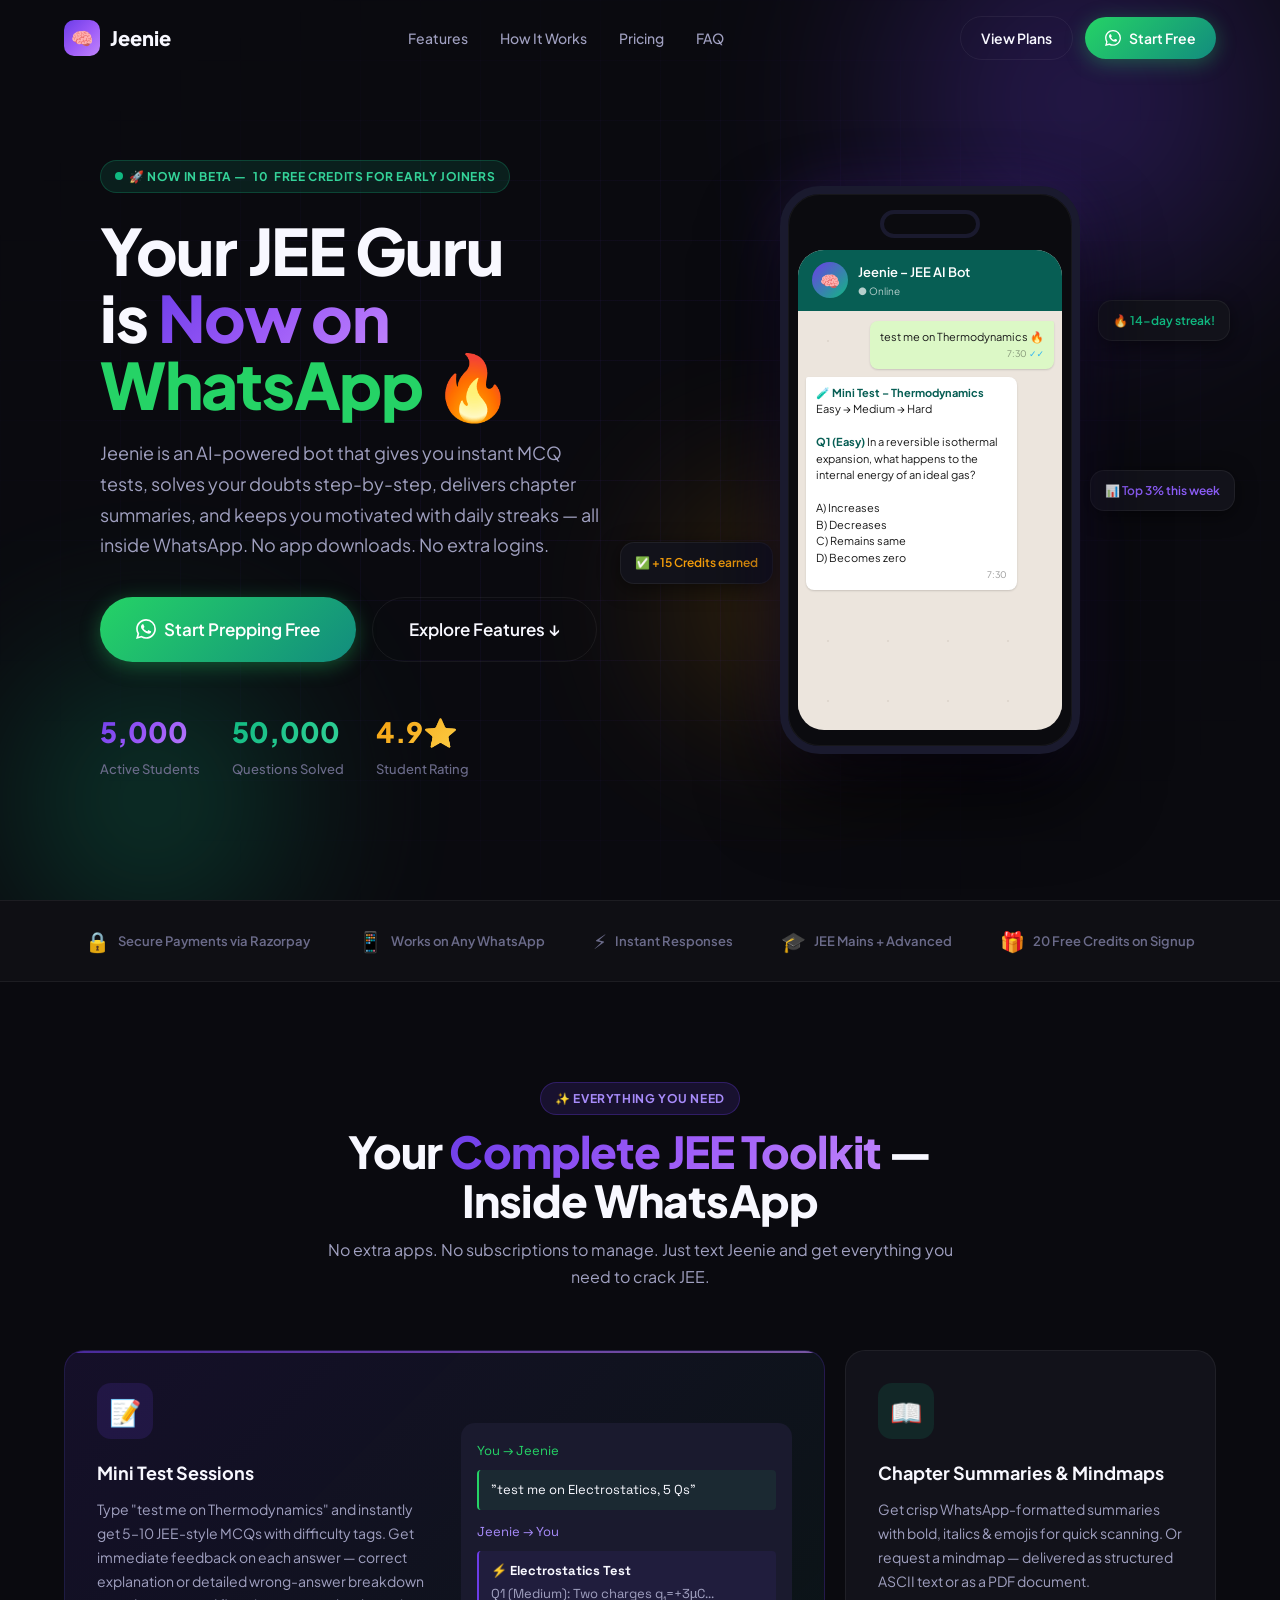
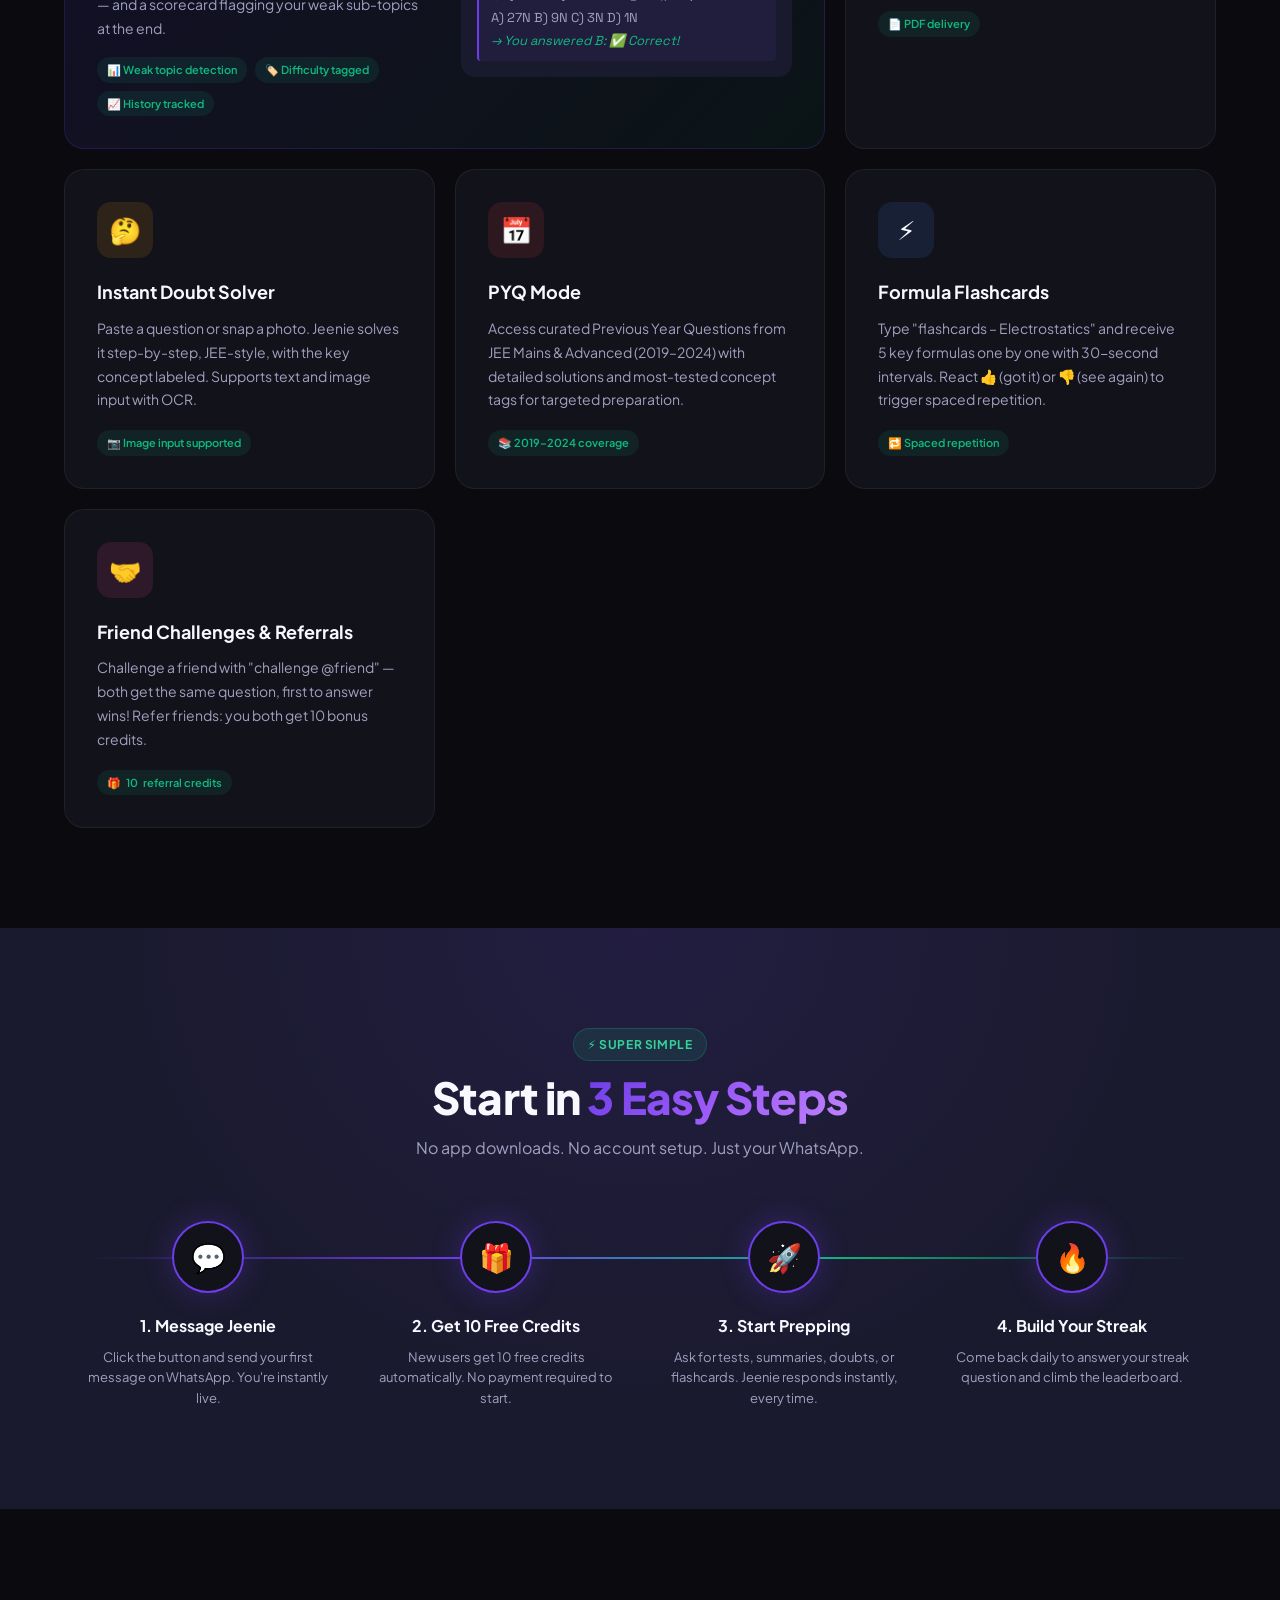
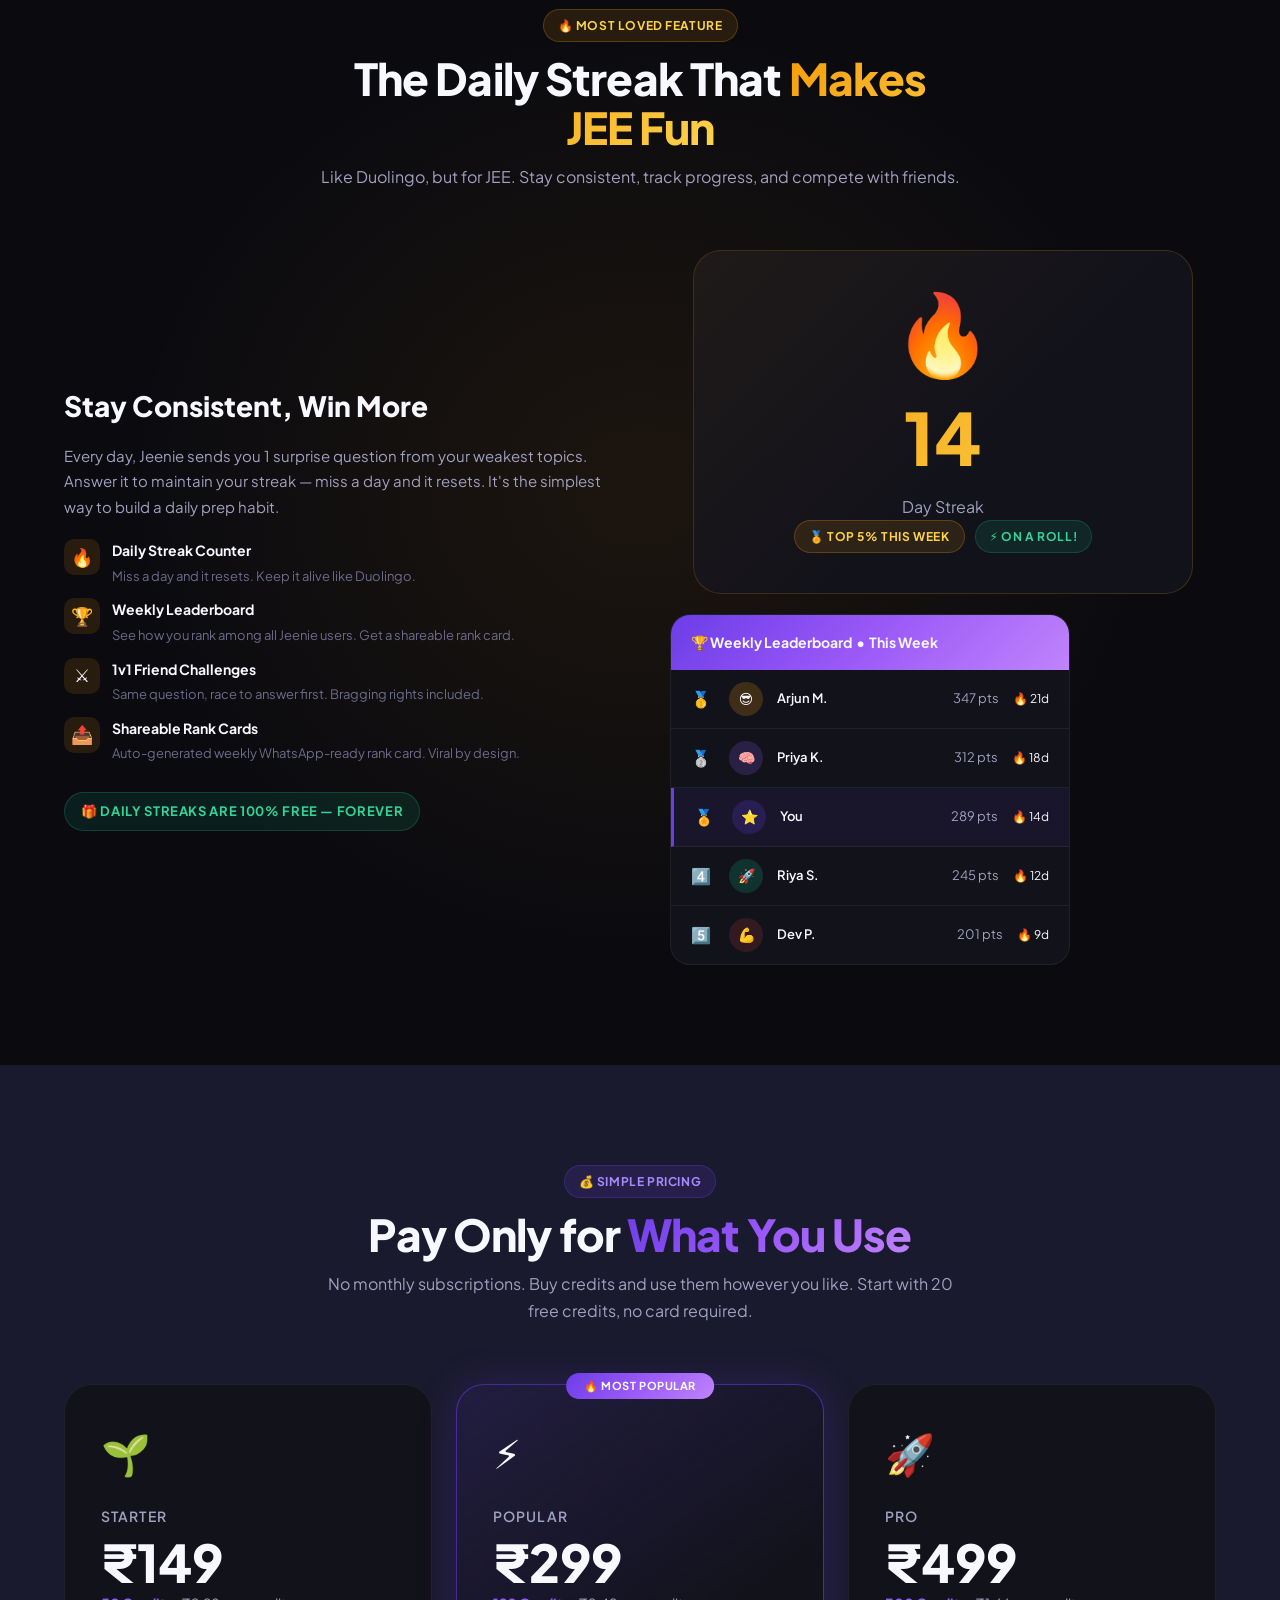
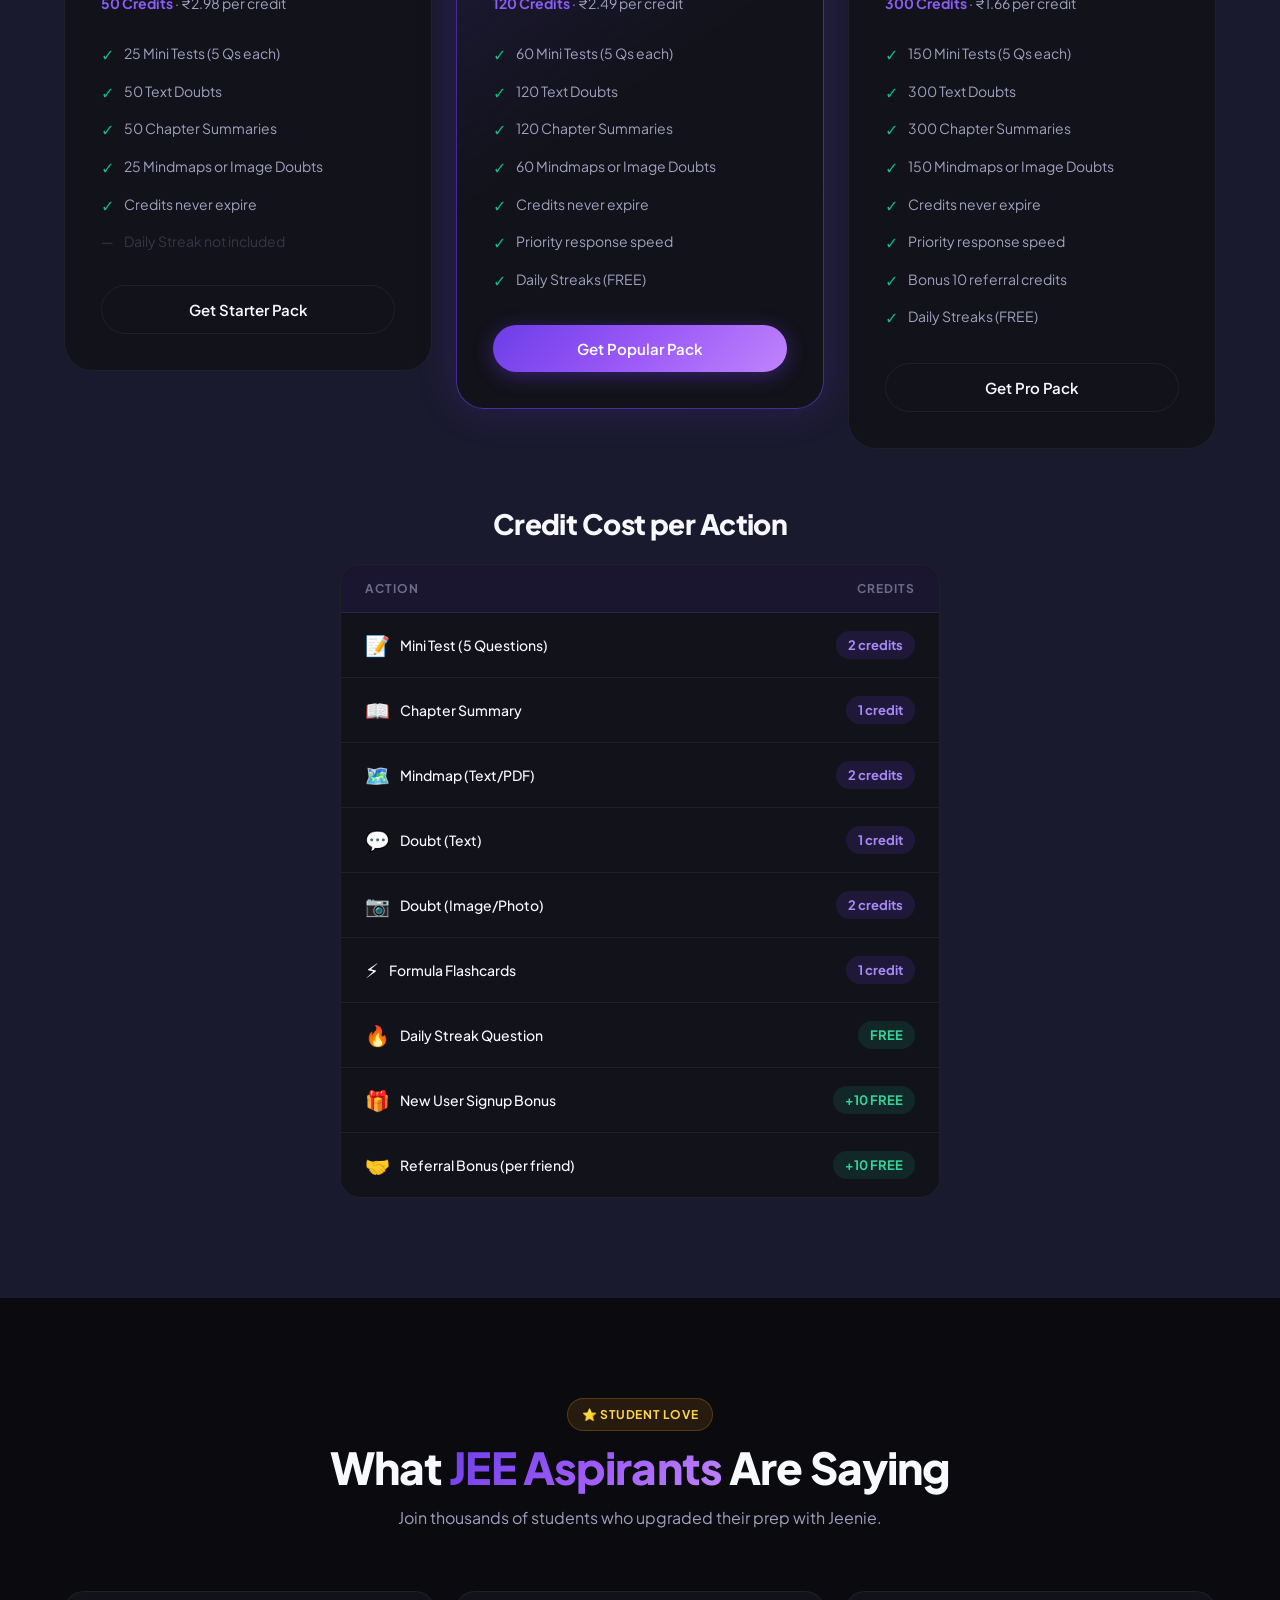
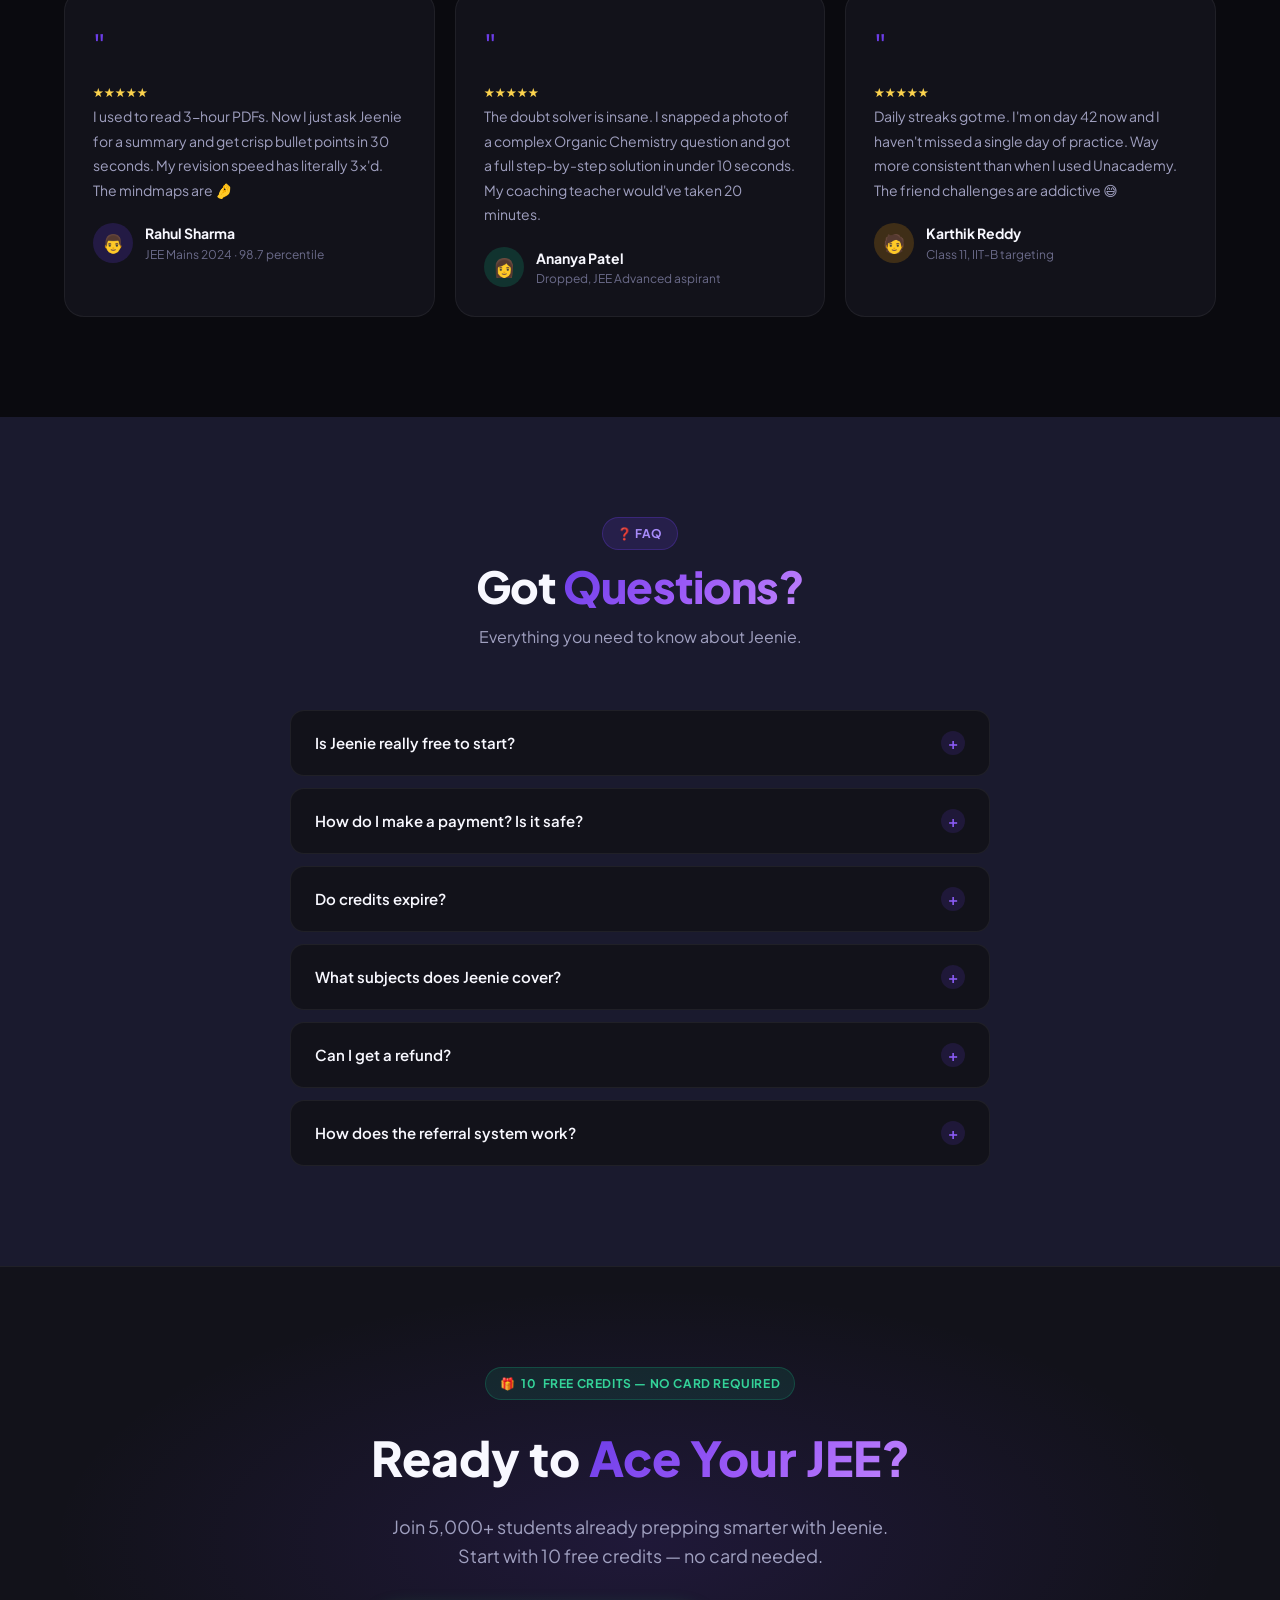
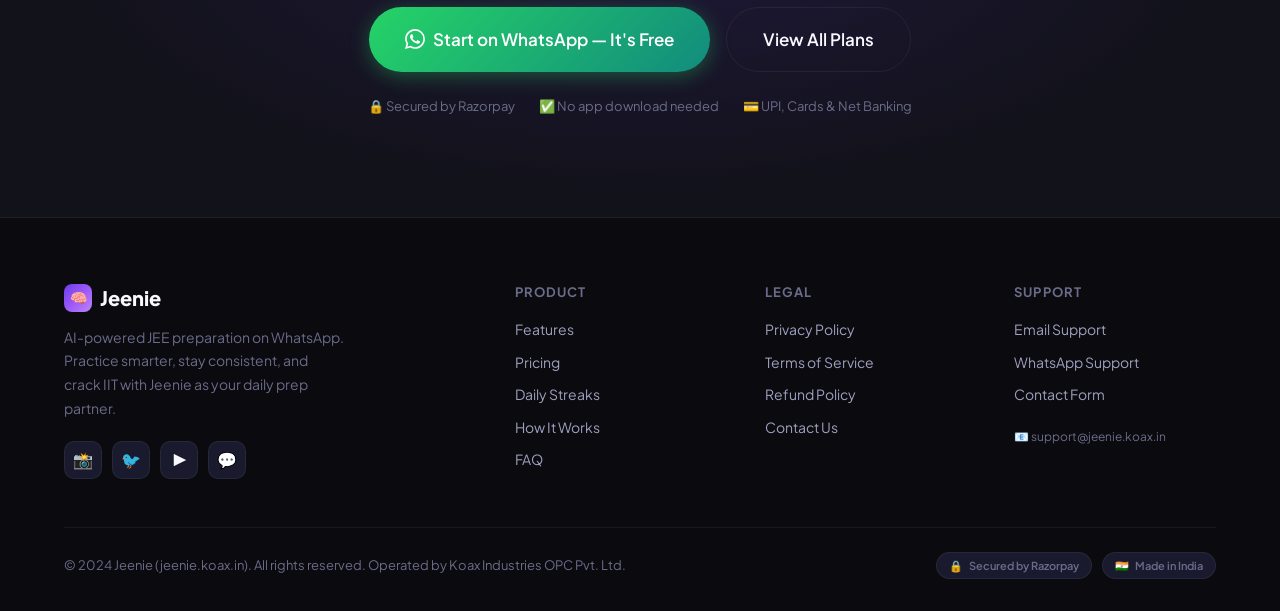
==== commit 3e9c74f0: "update policies" ====
--- a/index.html
+++ b/index.html
@@ -595,7 +595,8 @@
                         <div class="faq-answer">
                             <div class="faq-answer-inner">No! Your purchased credits never expire. Use them at your own
                                 pace. Only the <span data-cfg="signupCredits">10</span> free signup credits expire after
-                                <span data-cfg="freeSignupExpiry">30</span> days if unused.</div>
+                                <span data-cfg="freeSignupExpiry">30</span> days if unused.
+                            </div>
                         </div>
                     </div>
                     <div class="faq-item animate-on-scroll">
@@ -618,12 +619,8 @@
                             <span class="faq-icon" aria-hidden="true">+</span>
                         </div>
                         <div class="faq-answer">
-                            <div class="faq-answer-inner">Yes. If you purchased credits but haven't used any of them,
-                                you can request a full refund within 7 days of purchase. If some credits have been used,
-                                we offer a pro-rated refund for unused credits. Please see our <a
-                                    href="refund-policy.html" style="color:var(--primary-light);">Refund Policy</a> for
-                                full details, or contact us at <a href="mailto:support@jeenie.koax.in"
-                                    style="color:var(--primary-light);">support@jeenie.koax.in</a>.</div>
+                            <div class="faq-answer-inner">No. Purchased credits don't have any expiry date. They are
+                                not refundable.</div>
                         </div>
                     </div>
                     <div class="faq-item animate-on-scroll">
@@ -635,7 +632,8 @@
                             <div class="faq-answer-inner">Ask Jeenie for your referral link by typing "refer a friend".
                                 Share it with your friends. When they sign up and activate, both of you get
                                 <strong><span data-cfg="referralCredits">10</span> bonus credits</strong> automatically.
-                                No limit on referrals!</div>
+                                No limit on referrals!
+                            </div>
                         </div>
                     </div>
                 </div>
@@ -668,7 +666,7 @@
                     <span class="cta-trust-item">🔒 Secured by Razorpay</span>
                     <span class="cta-trust-item">✅ No app download needed</span>
                     <span class="cta-trust-item">💳 UPI, Cards & Net Banking</span>
-                    <span class="cta-trust-item">↩️ 7-day refund guarantee</span>
+                    <!-- <span class="cta-trust-item">↩️ 7-day refund guarantee</span> -->
                 </div>
             </div>
         </section>
@@ -732,7 +730,7 @@
                 </div>
             </div>
             <div class="footer-bottom">
-                <p>© 2024 Jeenie (jeenie.koax.in). All rights reserved. Operated by Koax Technologies.</p>
+                <p>© 2024 Jeenie (jeenie.koax.in). All rights reserved. Operated by Koax Industries OPC Pvt. Ltd.</p>
                 <div class="footer-badges">
                     <div class="razorpay-badge">
                         <span>🔒</span>
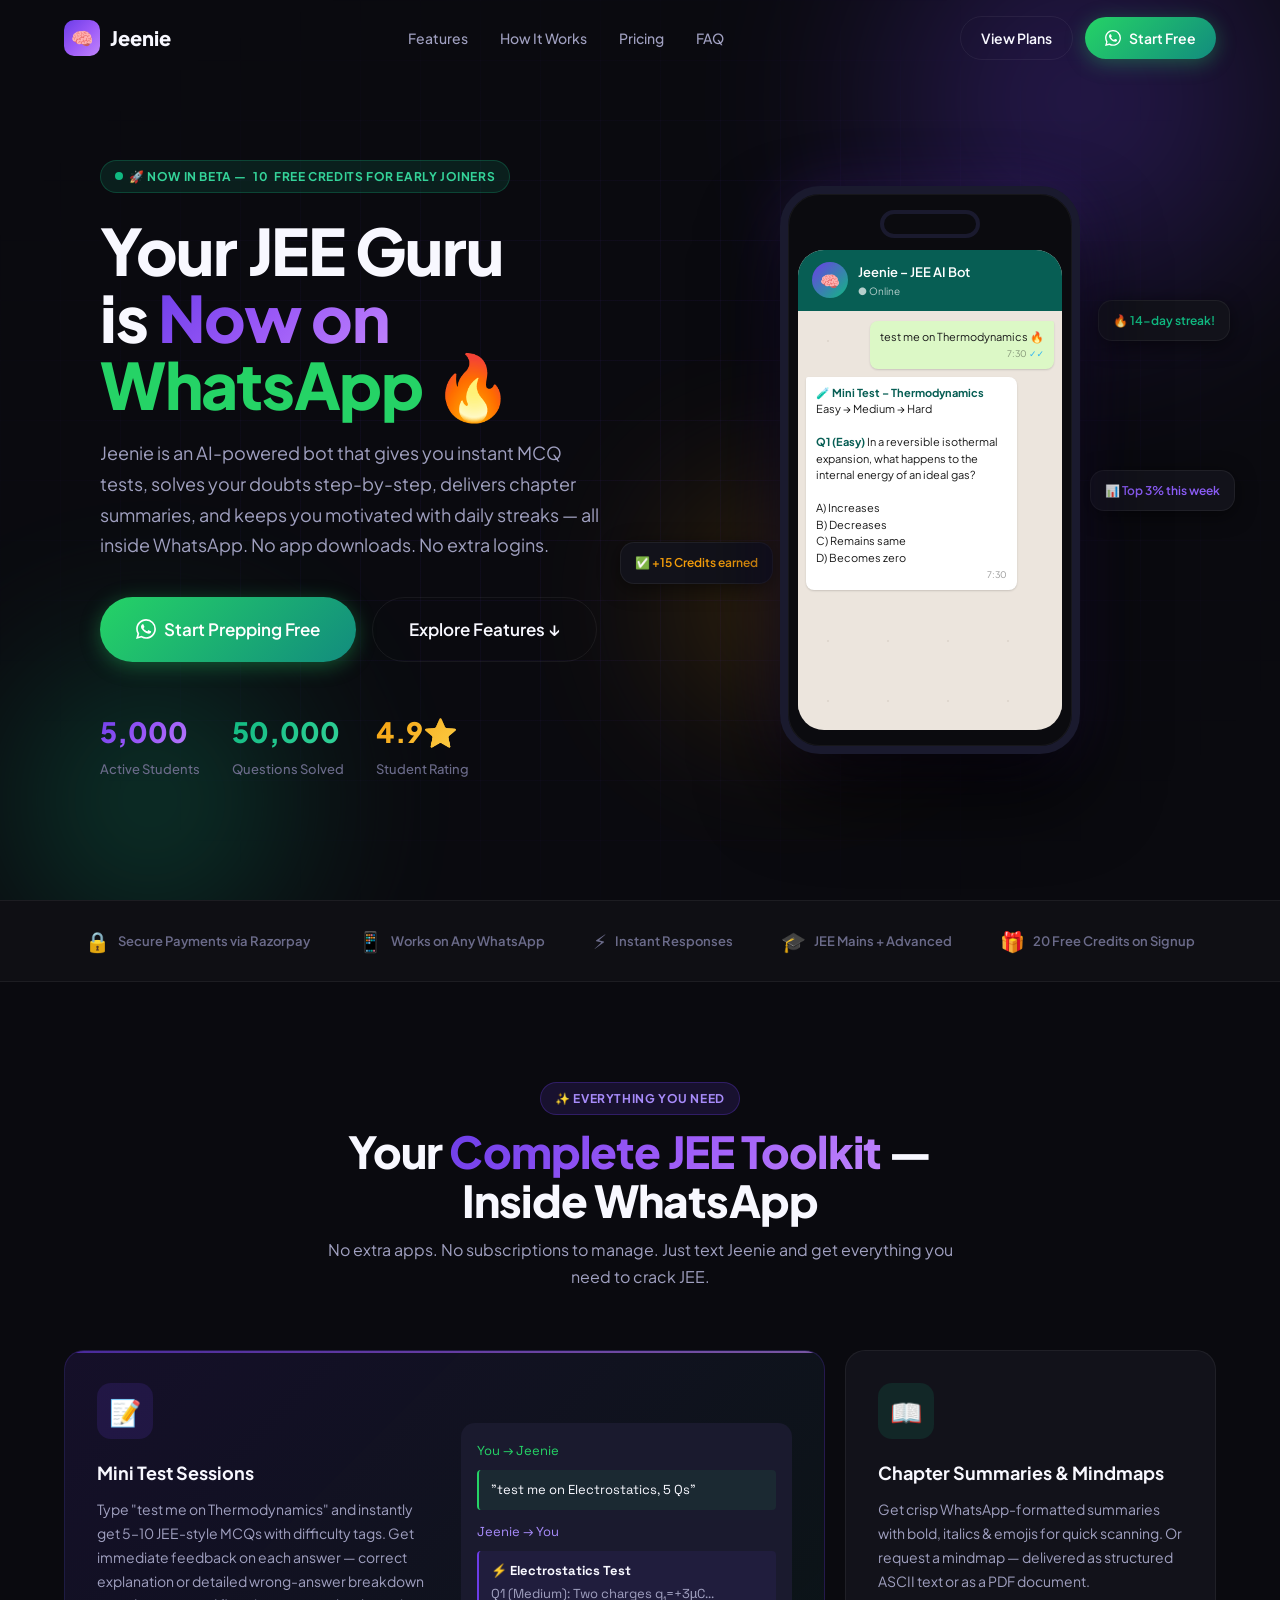
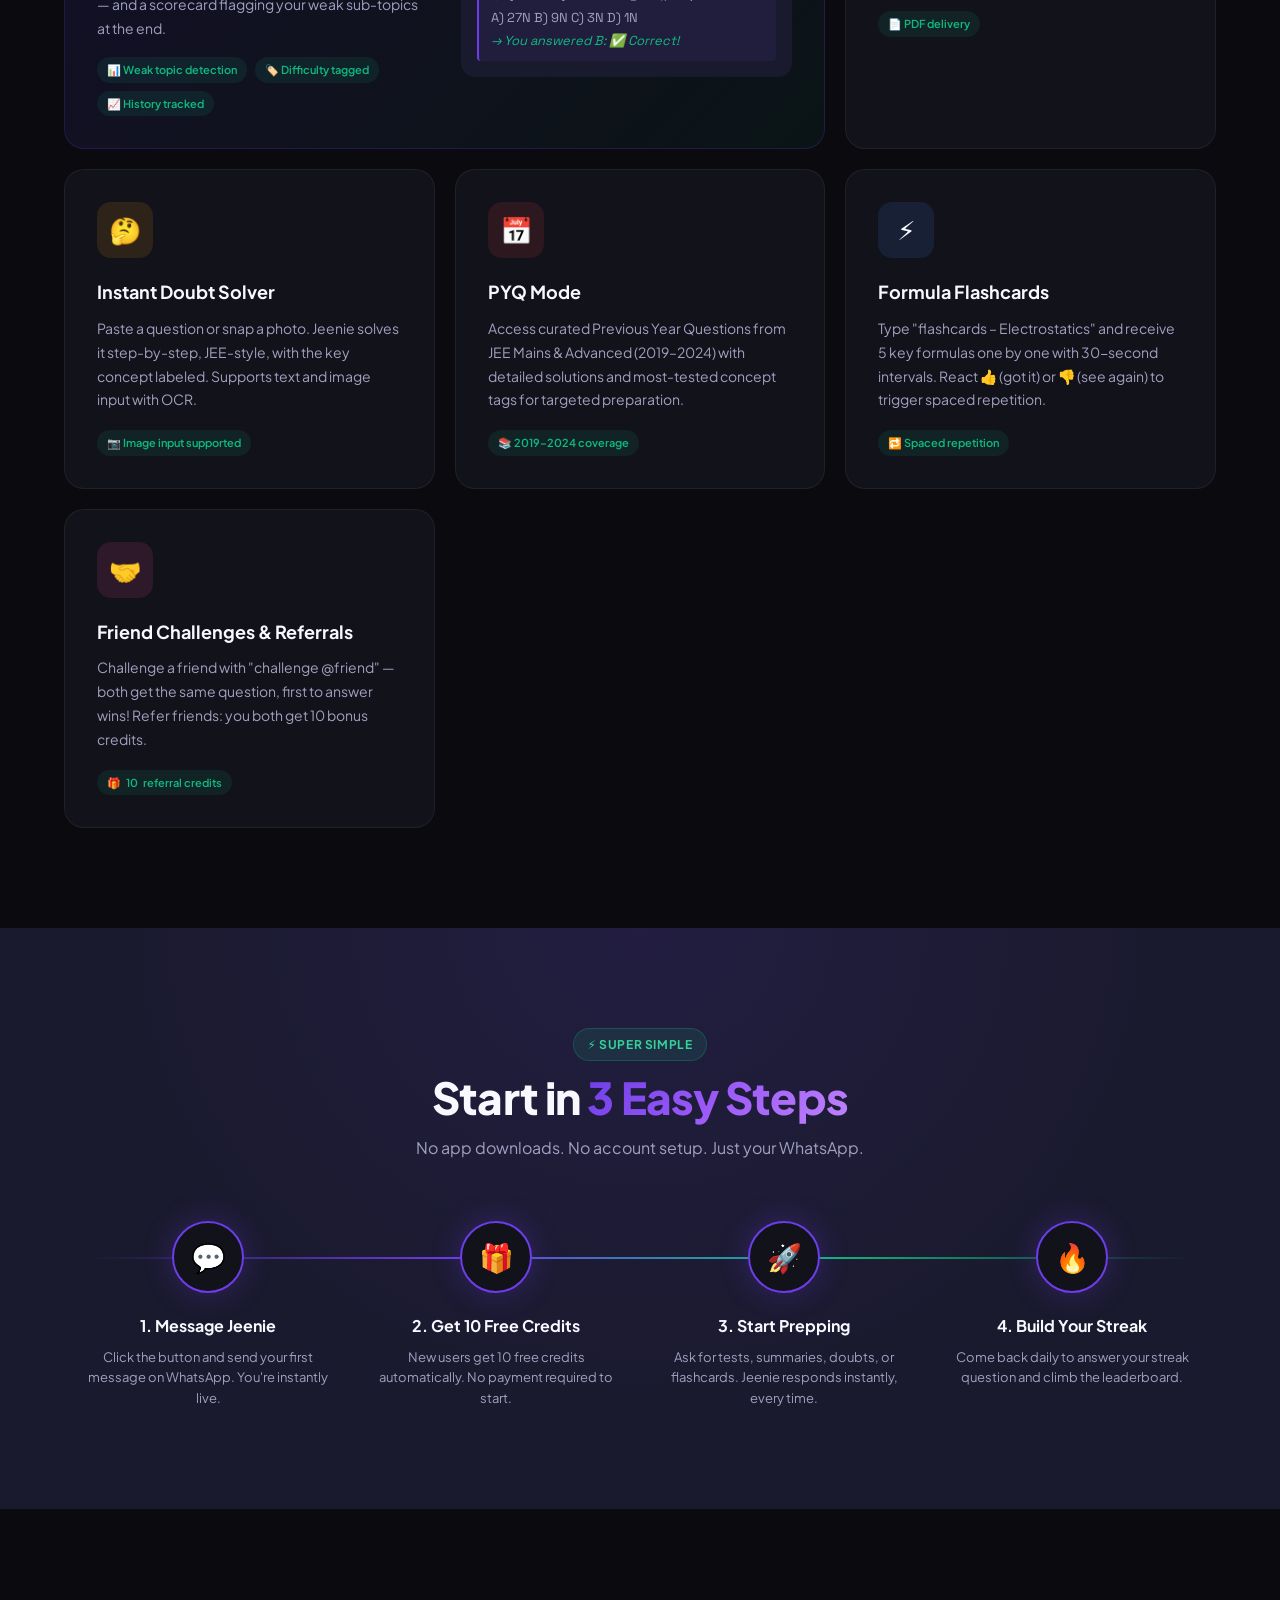
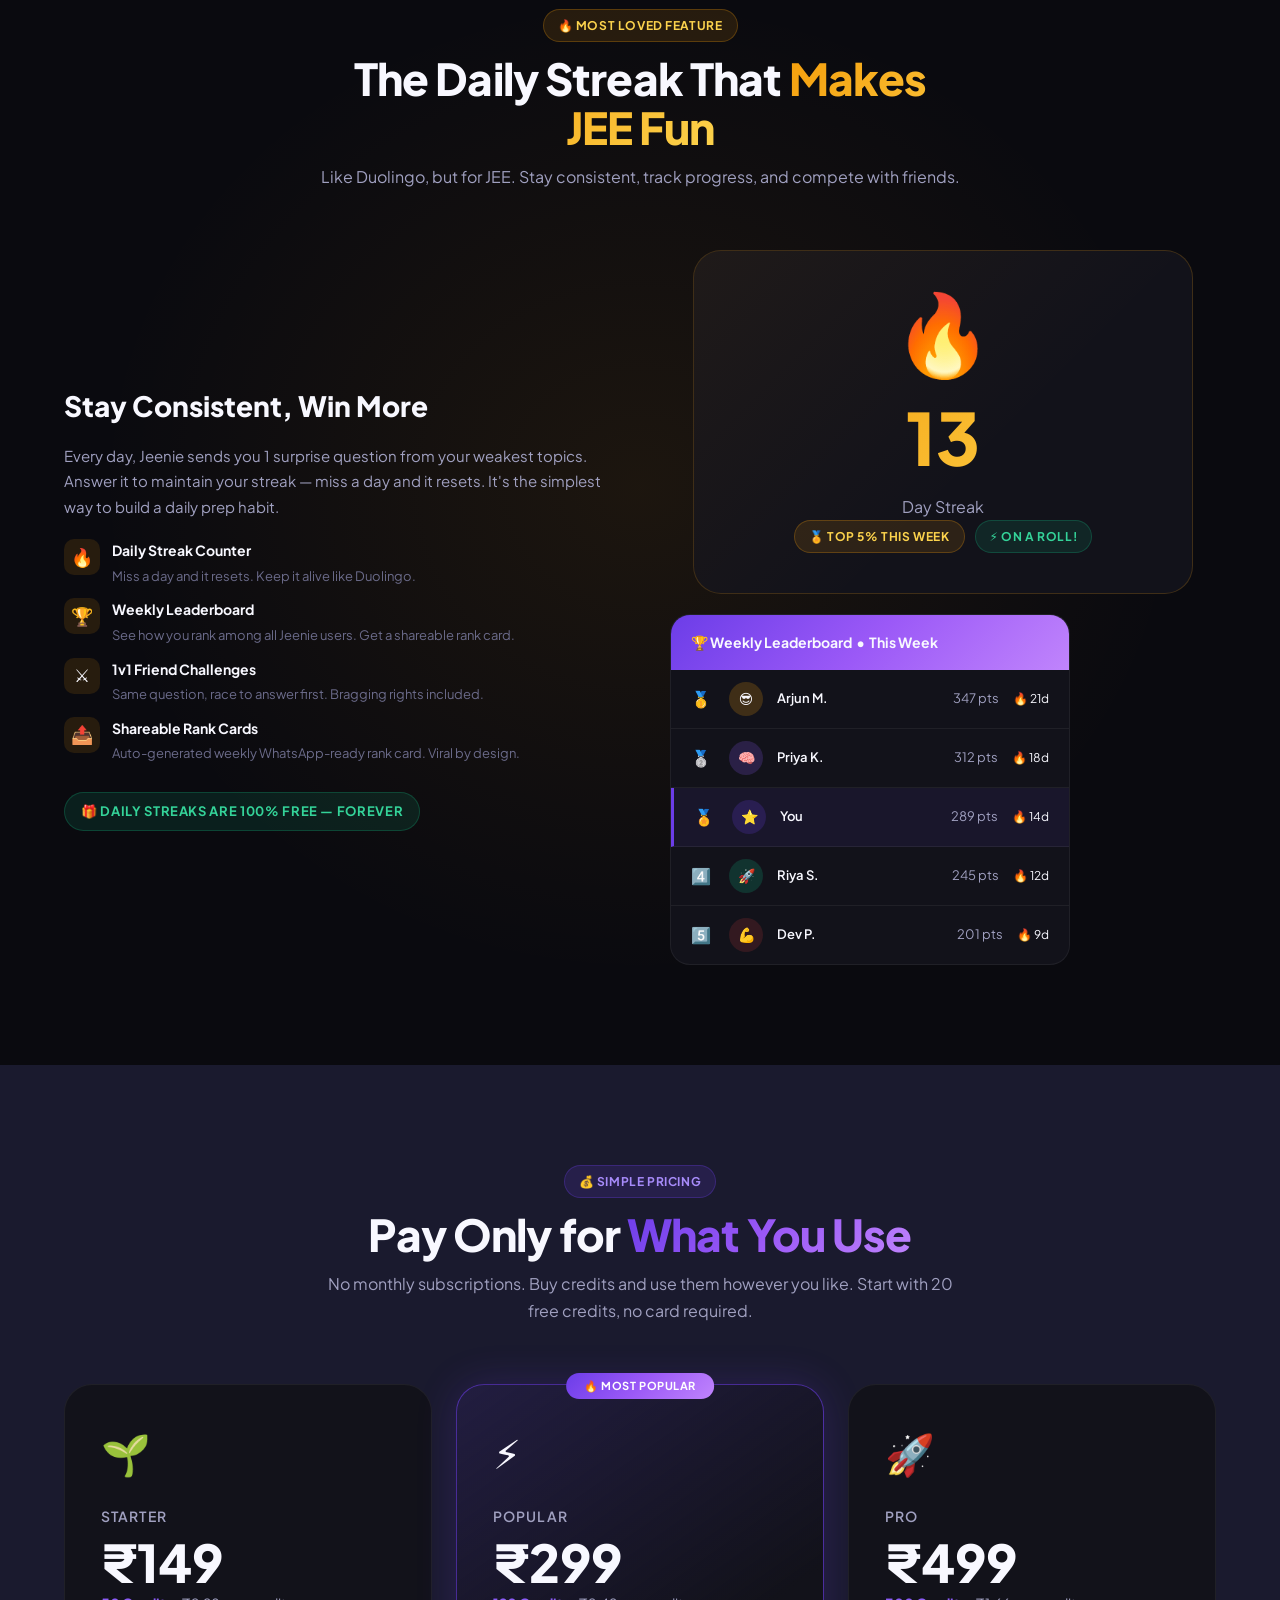
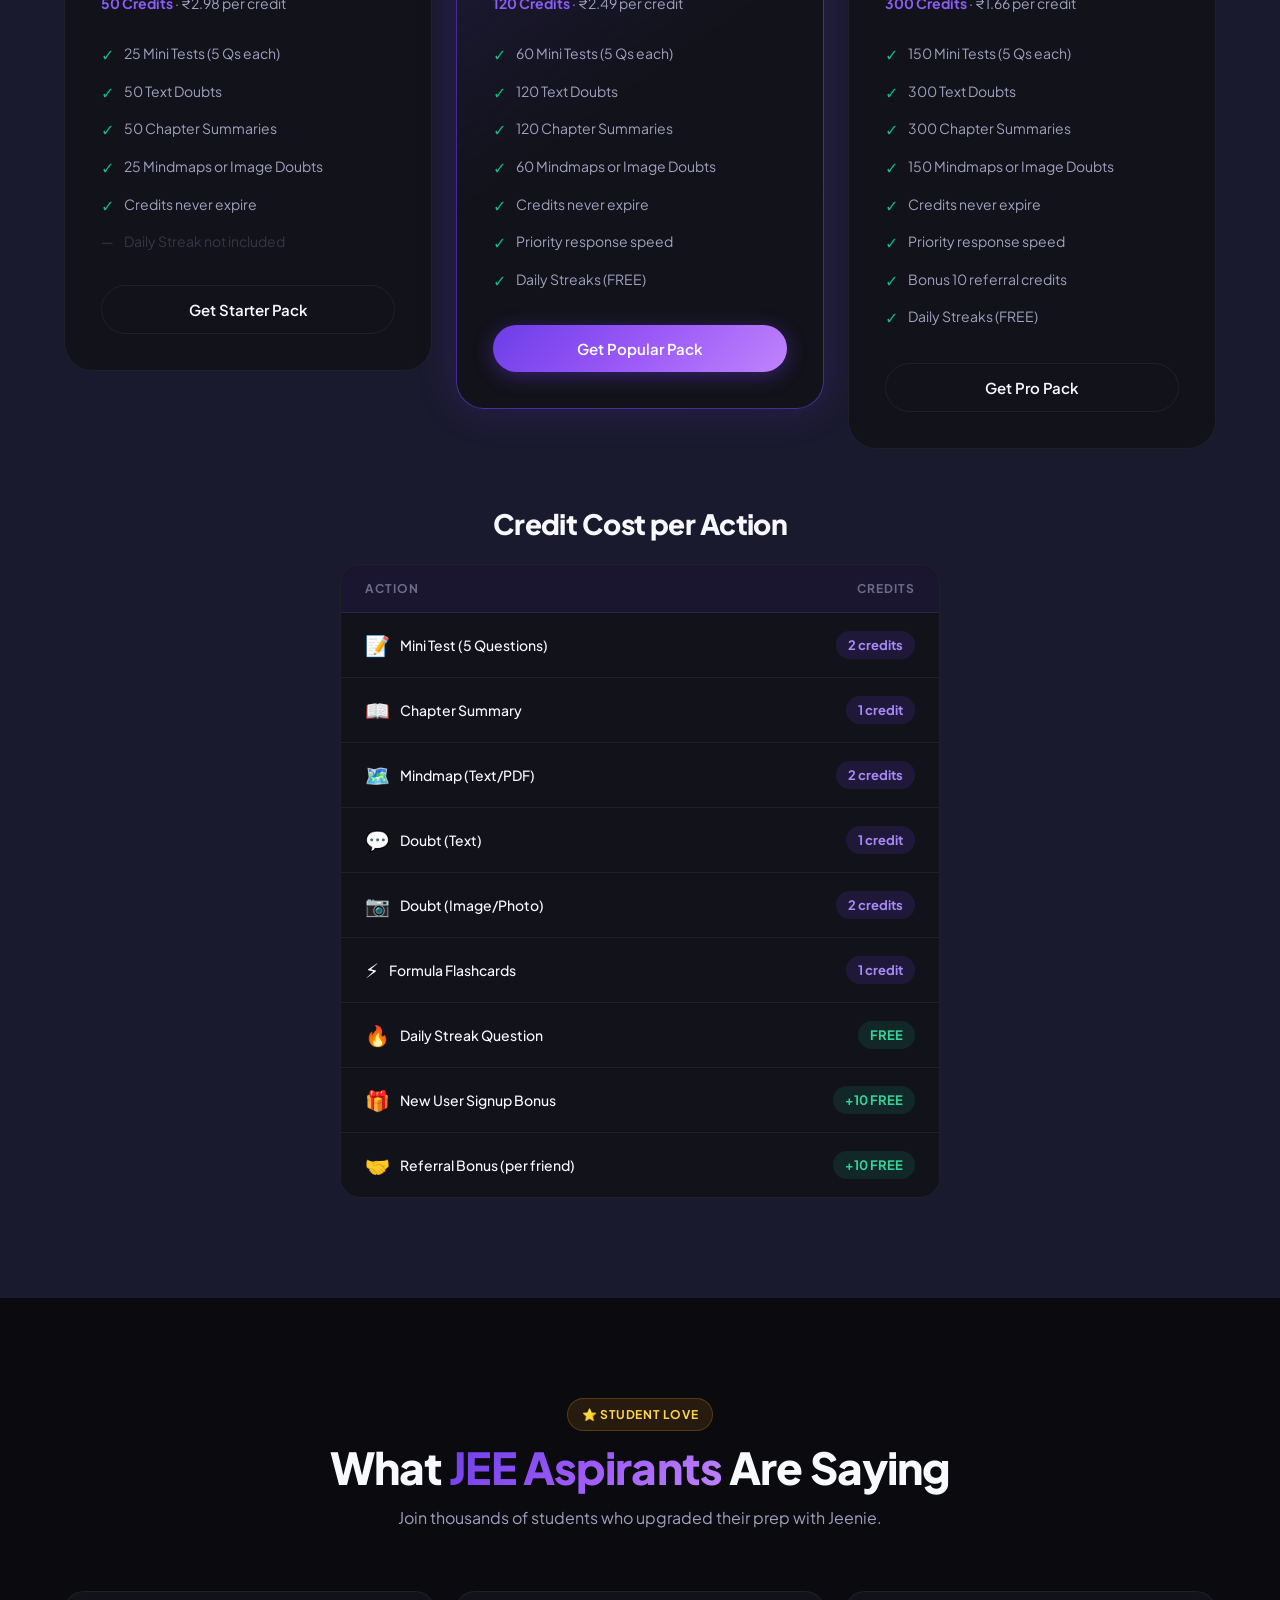
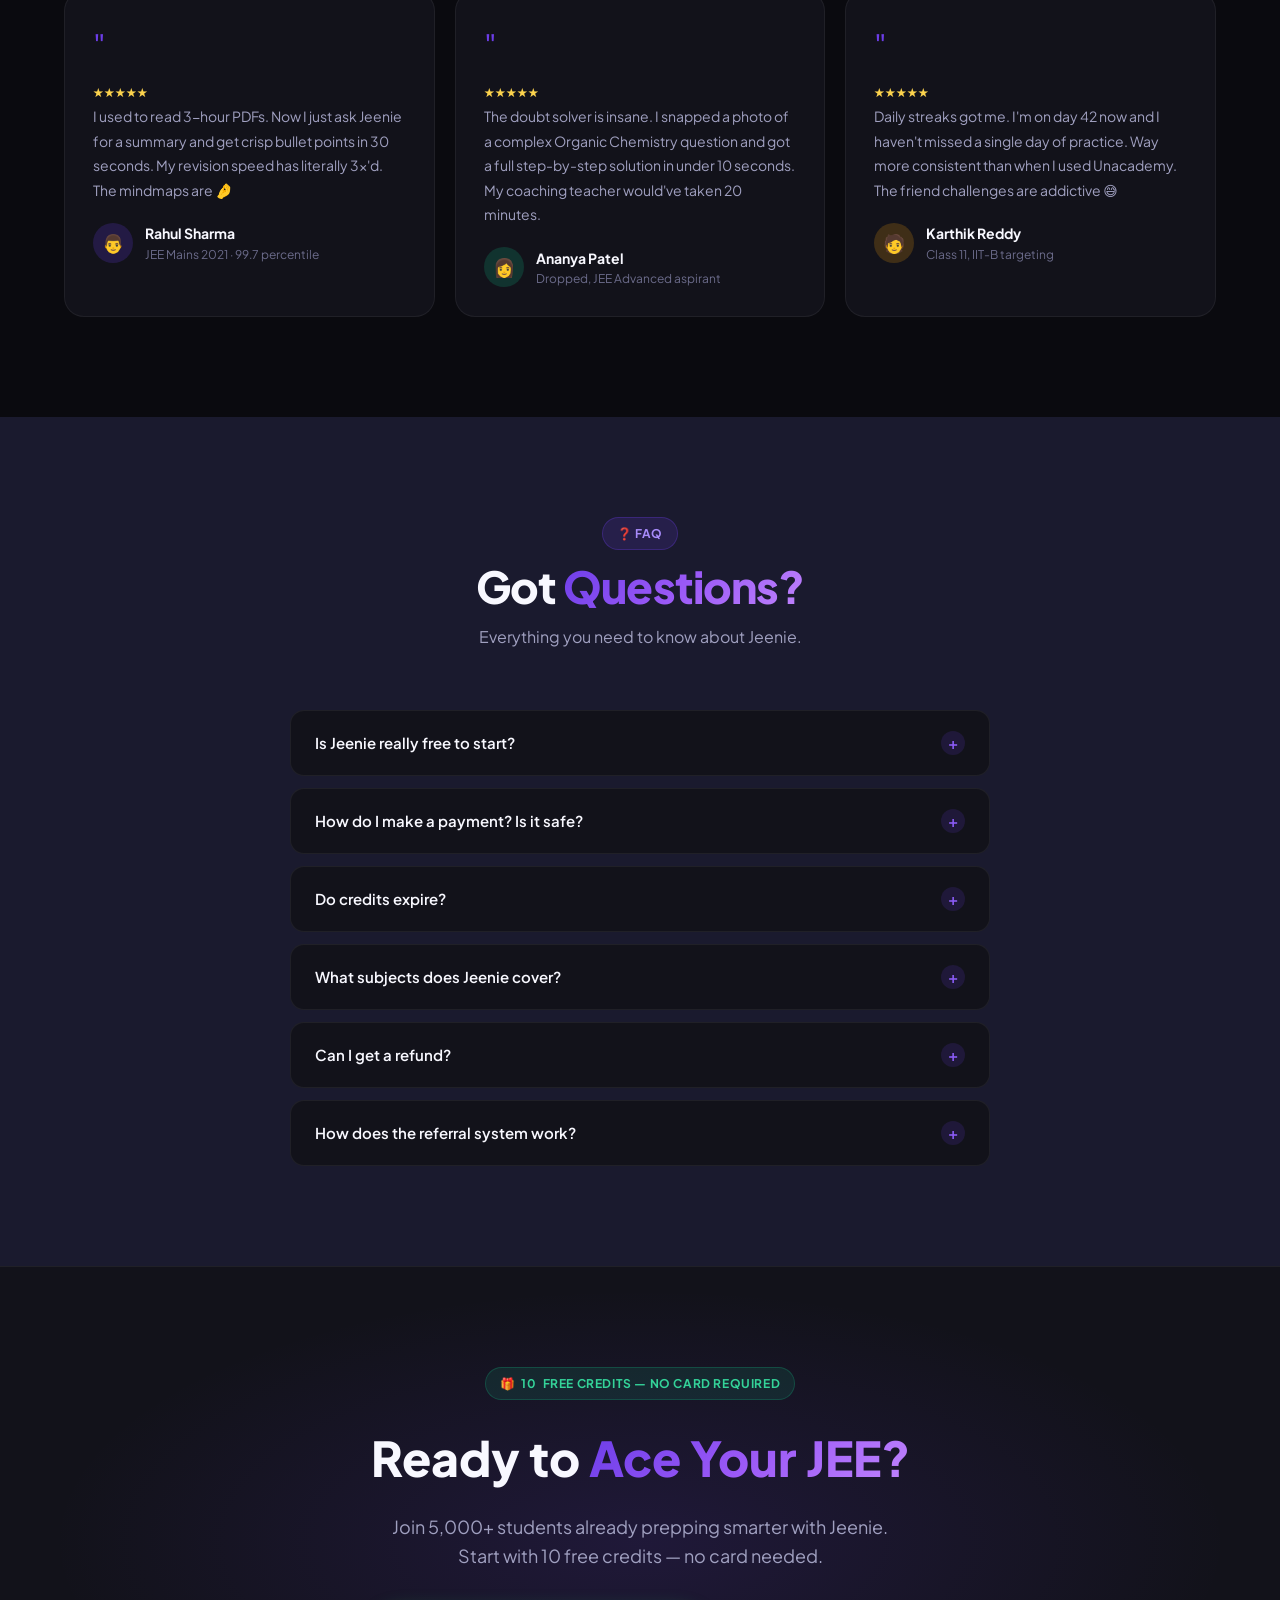
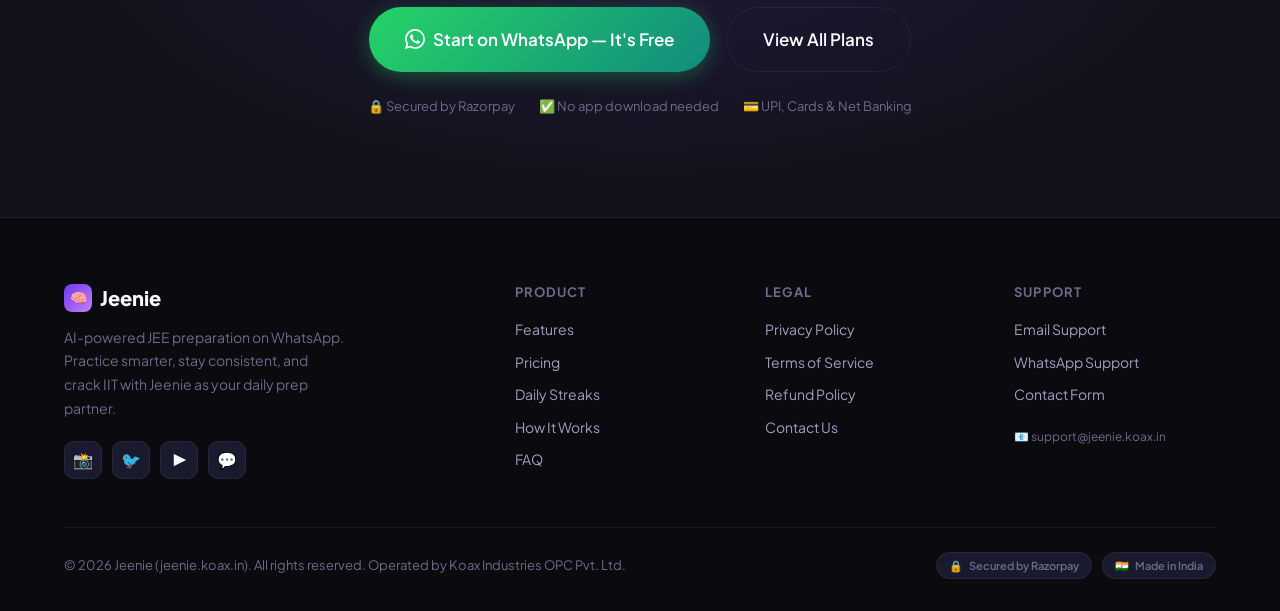
==== commit b47cf80f: "update policies" ====
--- a/index.html
+++ b/index.html
@@ -513,7 +513,7 @@
                             <div class="testimonial-avatar" style="background:rgba(108,61,232,0.2);">👨</div>
                             <div>
                                 <div class="testimonial-name">Rahul Sharma</div>
-                                <div class="testimonial-sub">JEE Mains 2024 · 98.7 percentile</div>
+                                <div class="testimonial-sub">JEE Mains 2021 · 99.7 percentile</div>
                             </div>
                         </div>
                     </div>
@@ -730,7 +730,7 @@
                 </div>
             </div>
             <div class="footer-bottom">
-                <p>© 2024 Jeenie (jeenie.koax.in). All rights reserved. Operated by Koax Industries OPC Pvt. Ltd.</p>
+                <p>© 2026 Jeenie (jeenie.koax.in). All rights reserved. Operated by Koax Industries OPC Pvt. Ltd.</p>
                 <div class="footer-badges">
                     <div class="razorpay-badge">
                         <span>🔒</span>
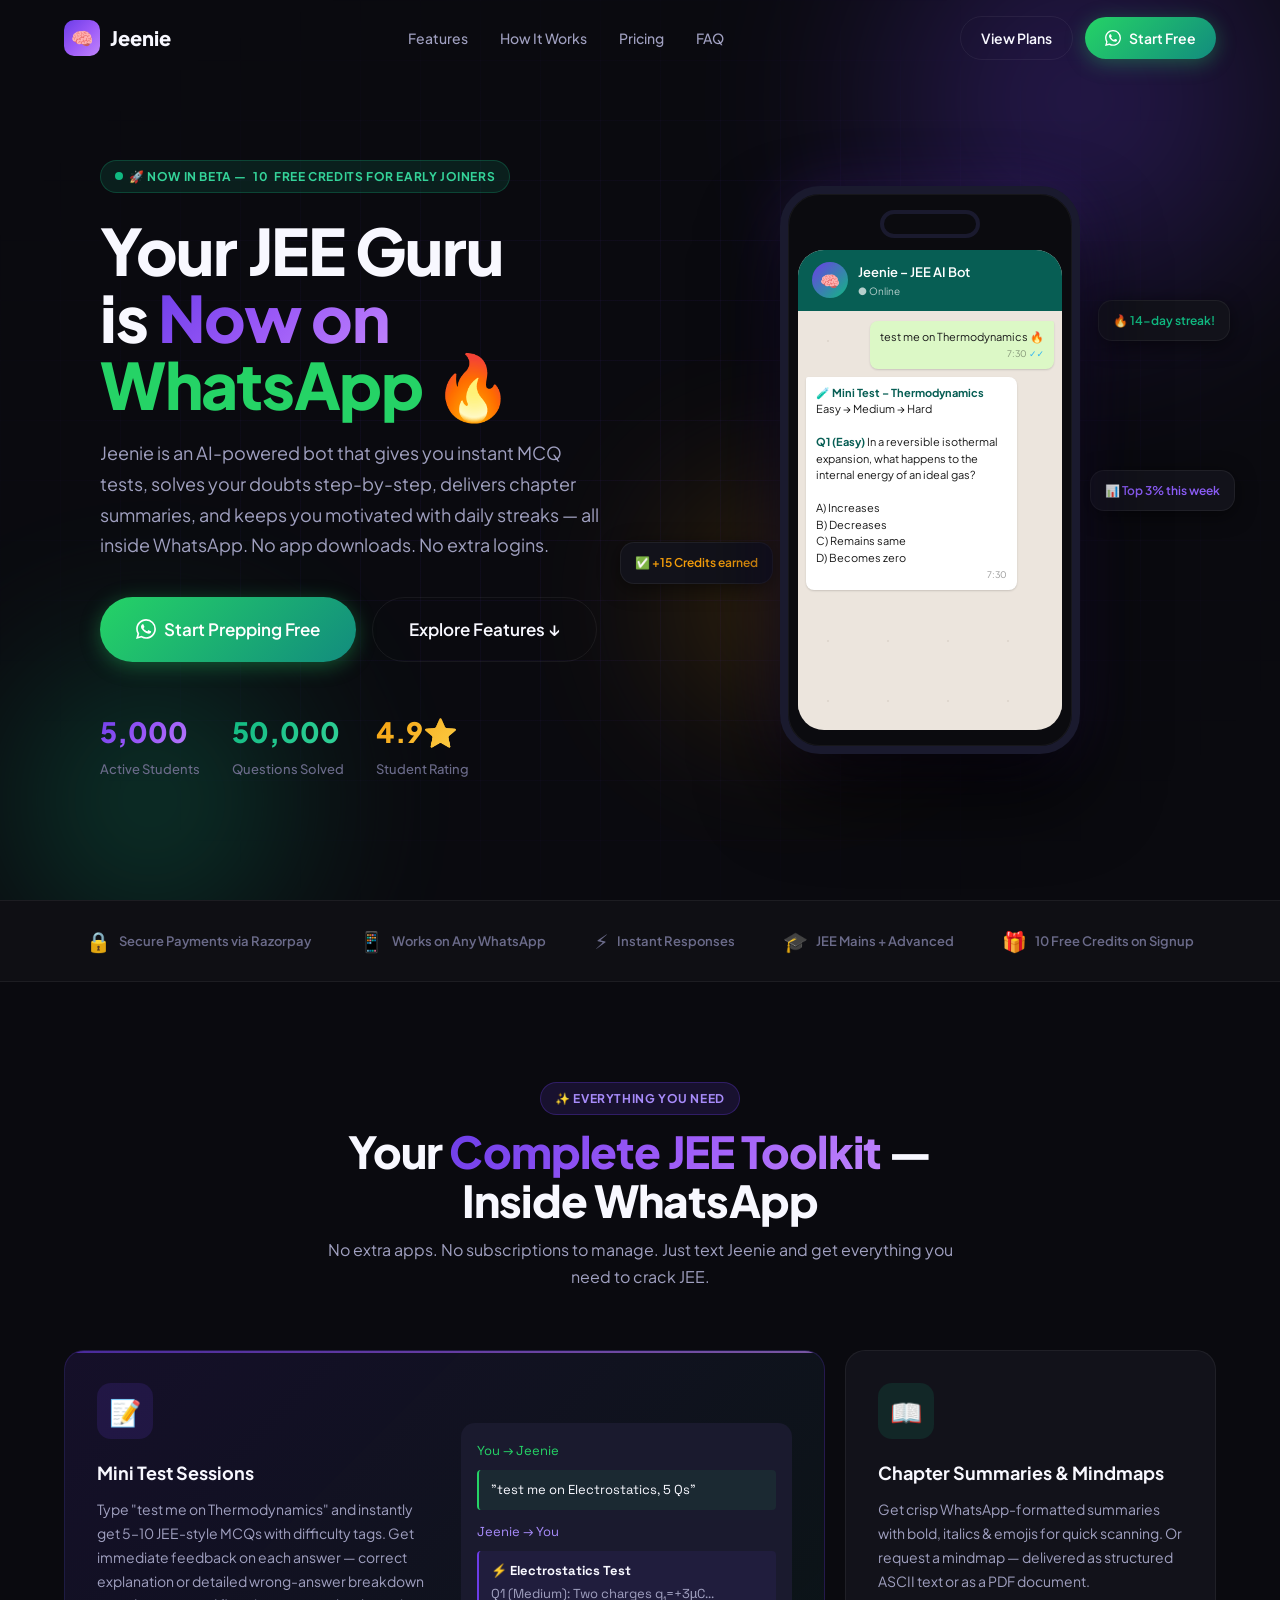
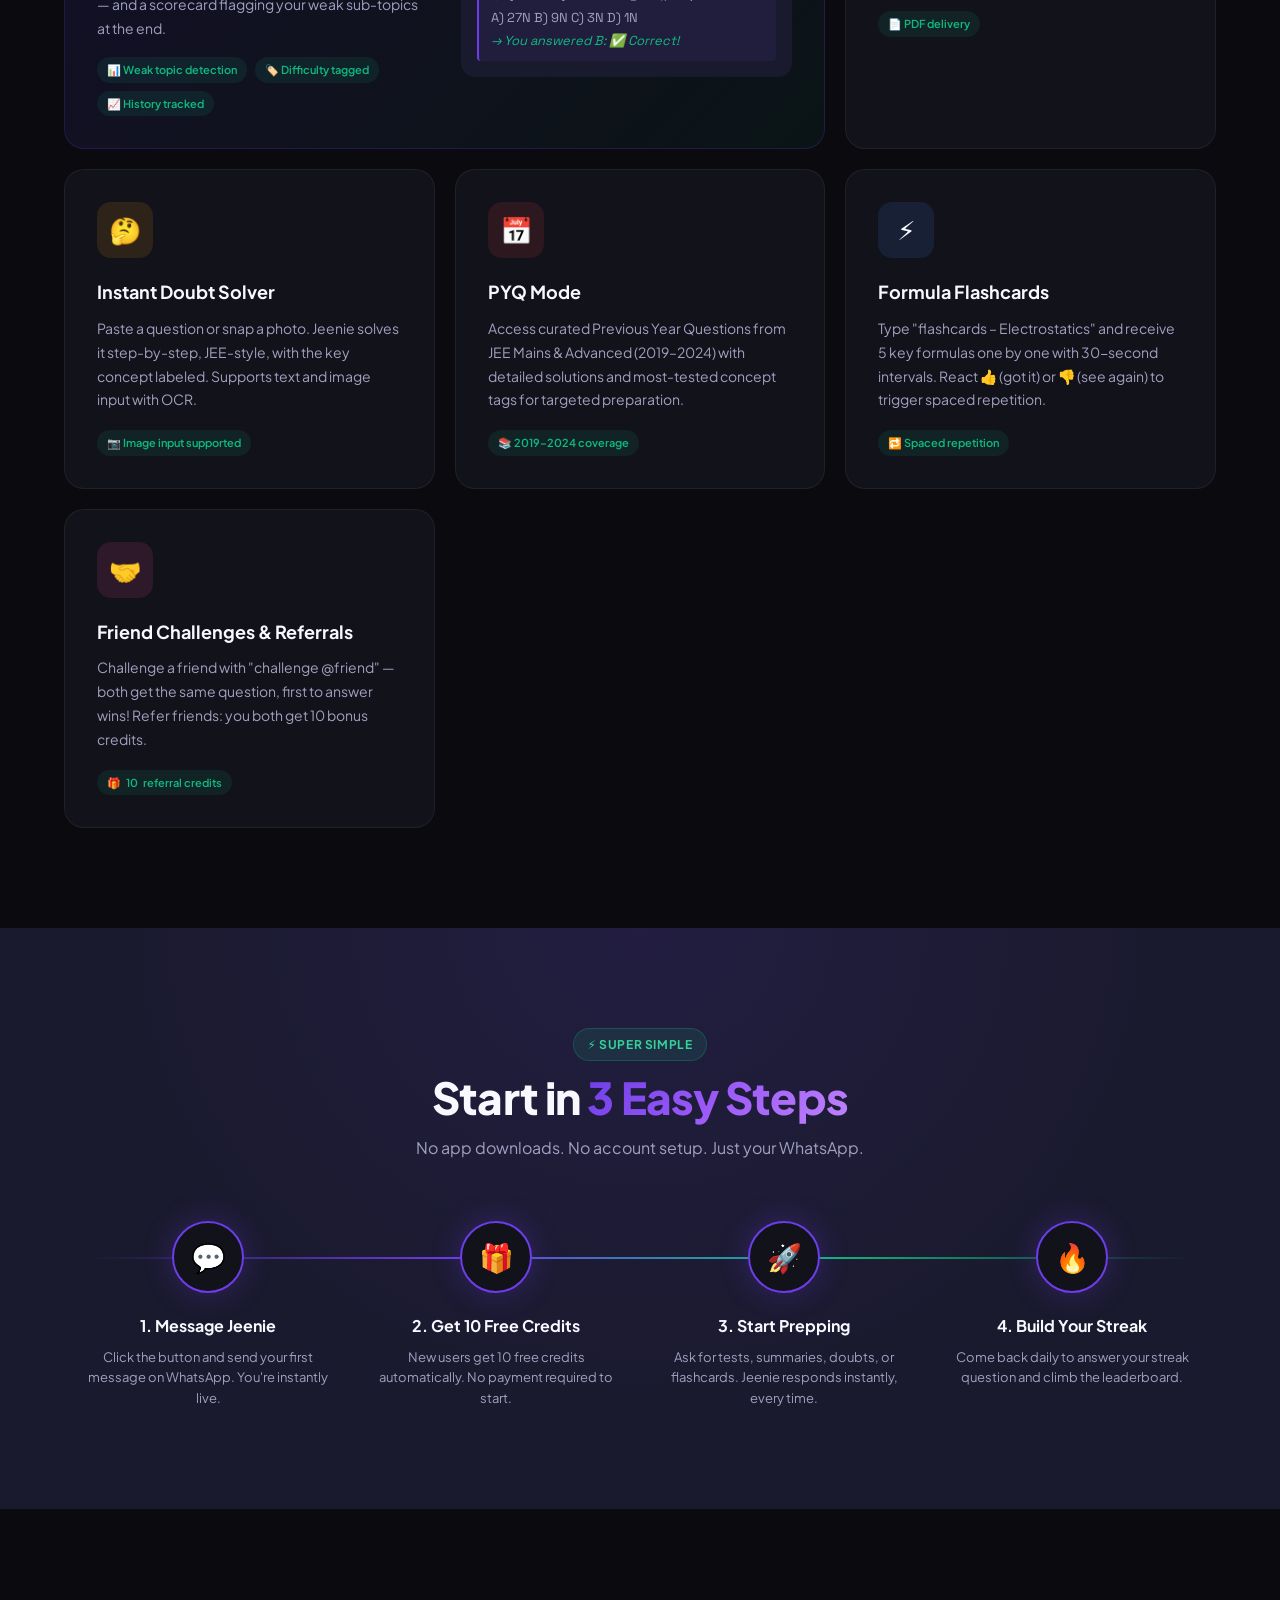
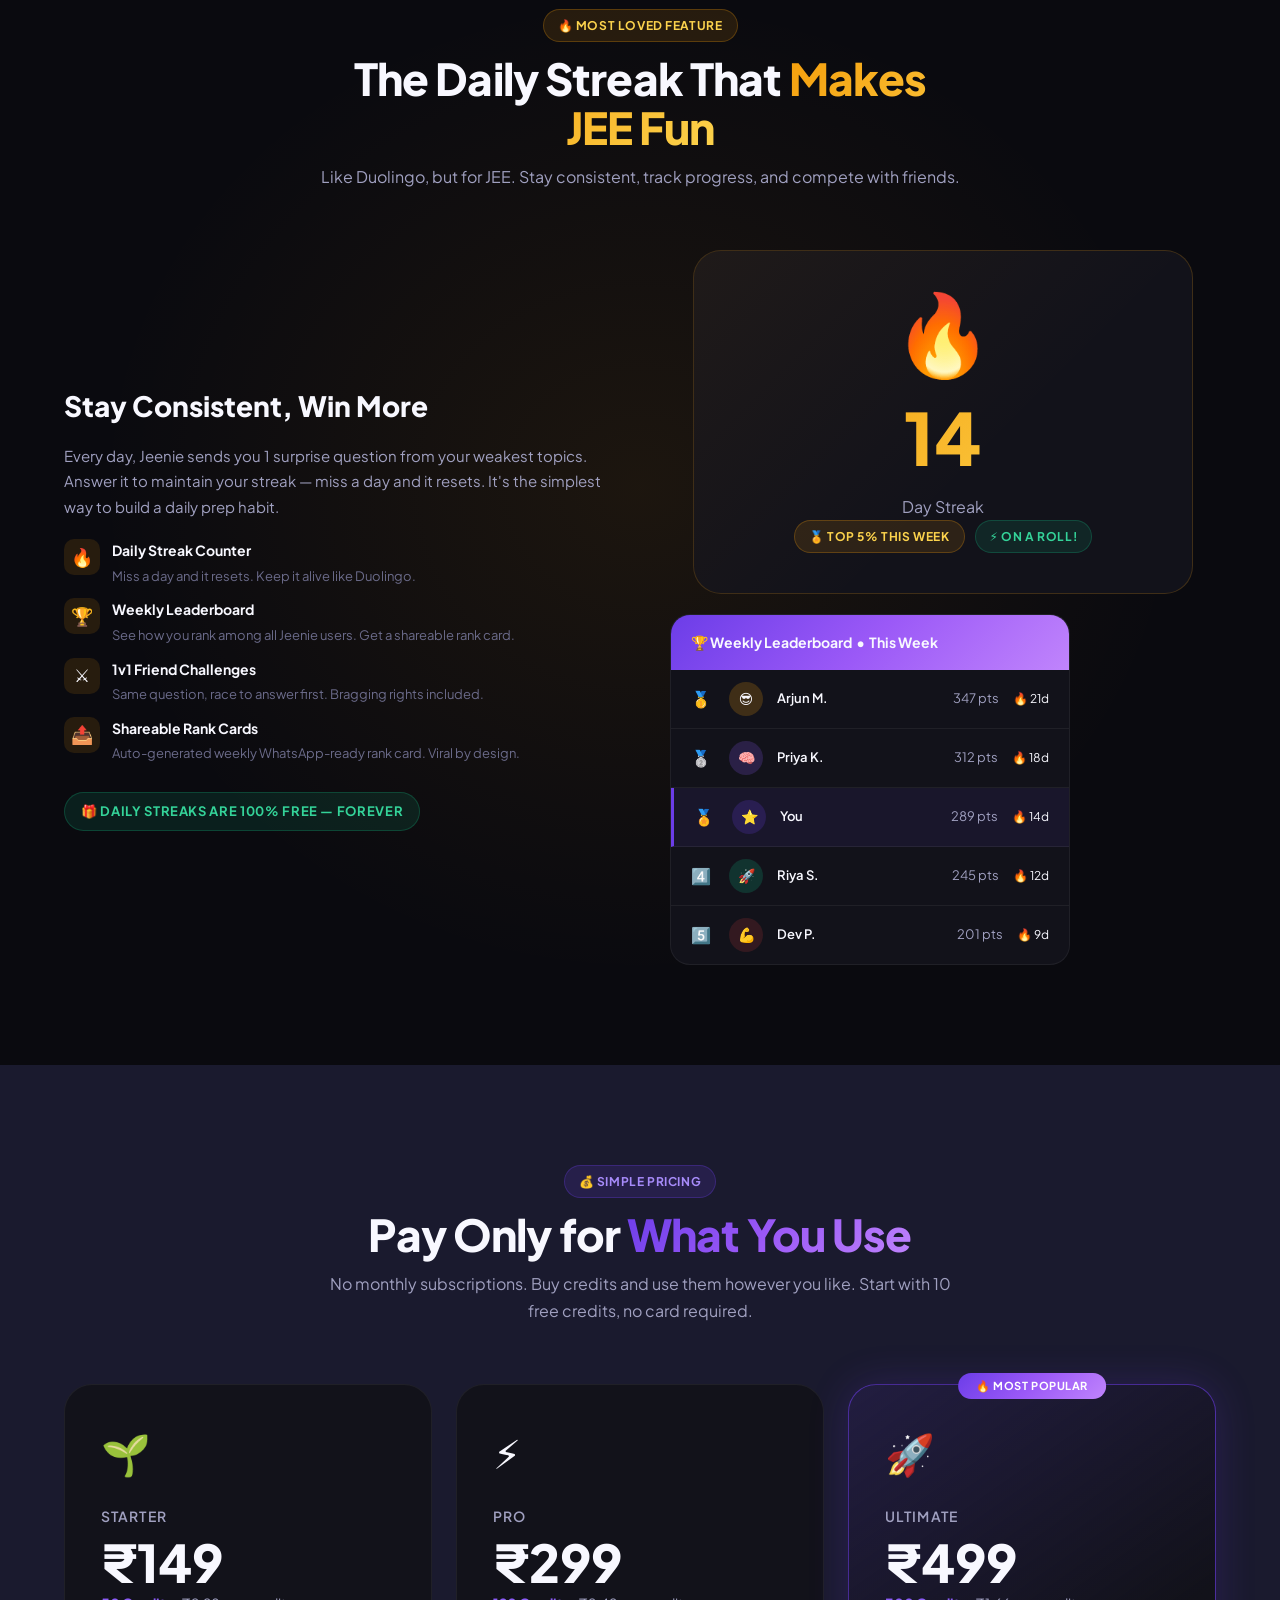
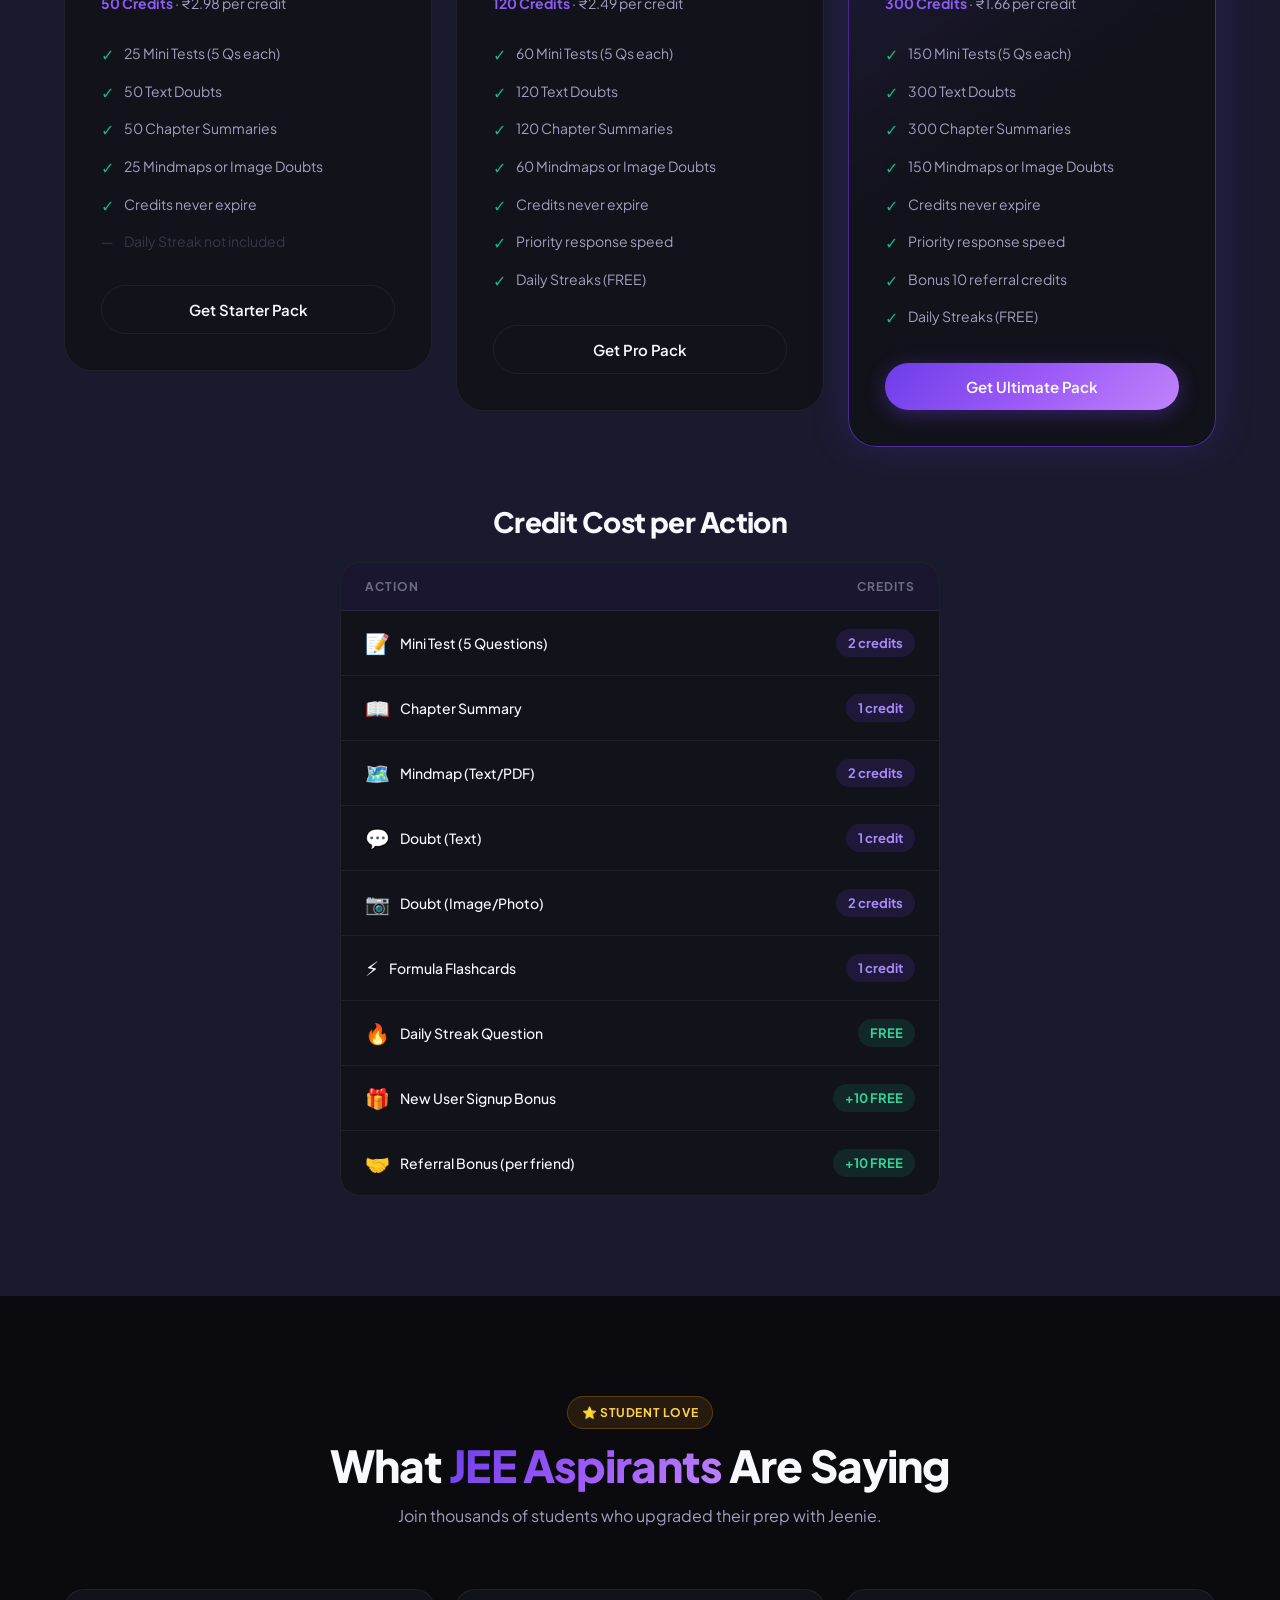
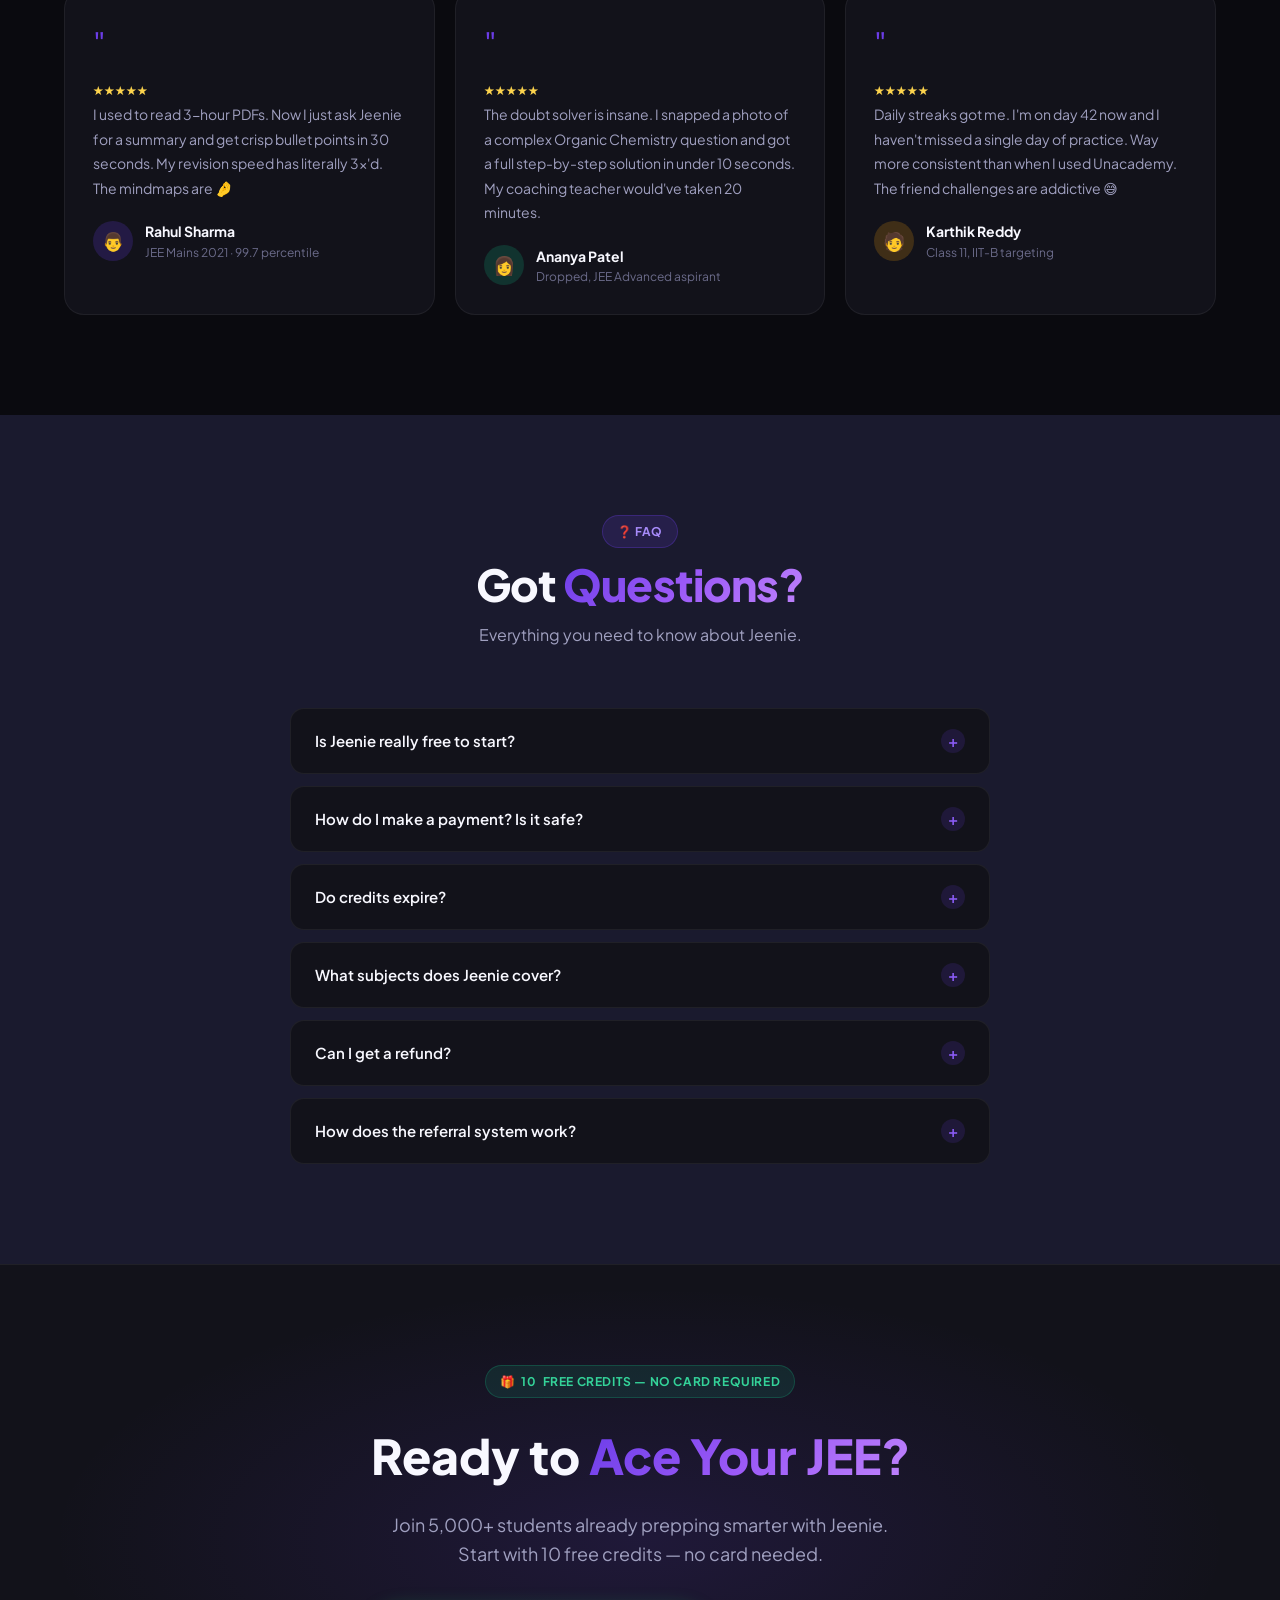
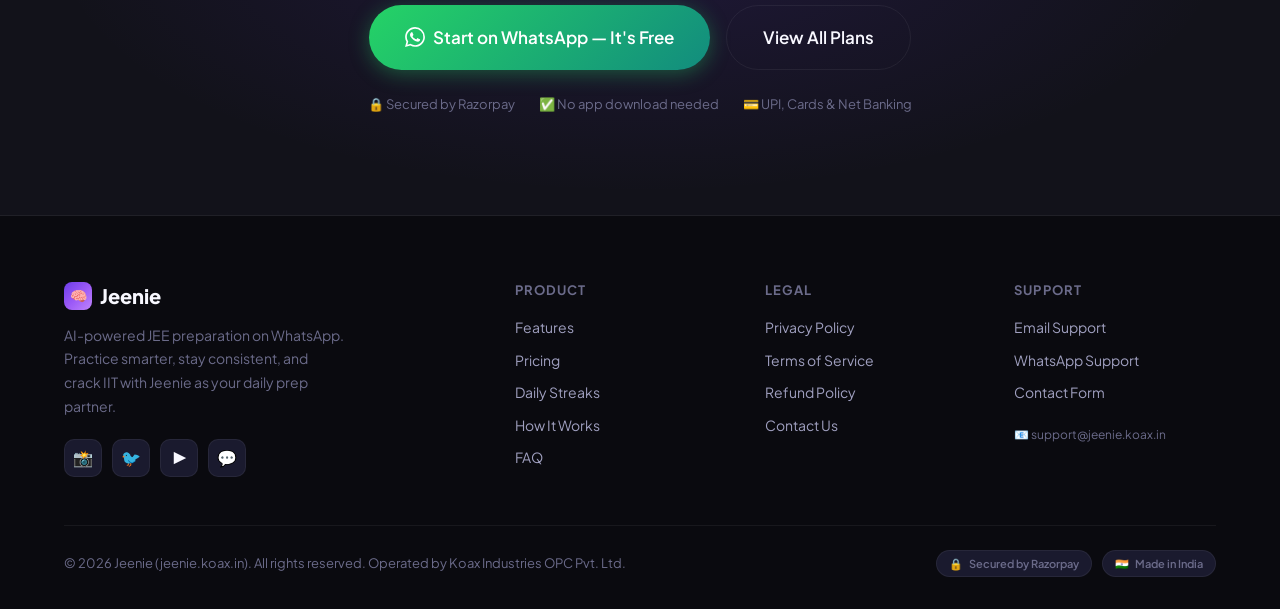
==== commit 2c2a70e0: "update policies" ====
--- a/index.html
+++ b/index.html
@@ -51,13 +51,13 @@
       },
       {
         "@type": "Offer",
-        "name": "Popular Pack",
+        "name": "Pro Pack",
         "price": "99",
         "priceCurrency": "INR"
       },
       {
         "@type": "Offer",
-        "name": "Pro Pack",
+        "name": "Ultimate Pack",
         "price": "199",
         "priceCurrency": "INR"
       }
@@ -218,7 +218,7 @@
                     </div>
                     <div class="trust-item">
                         <span class="trust-icon" aria-hidden="true">🎁</span>
-                        <span>20 Free Credits on Signup</span>
+                        <span>10 Free Credits on Signup</span>
                     </div>
                 </div>
             </div>
@@ -470,7 +470,7 @@
                     <h2 class="section-title" id="pricing-heading">Pay Only for <span class="text-gradient">What You
                             Use</span></h2>
                     <p class="section-subtitle">No monthly subscriptions. Buy credits and use them however you like.
-                        Start with 20 free credits, no card required.</p>
+                        Start with 10 free credits, no card required.</p>
                 </div>
                 <!-- Pricing cards rendered dynamically from js/config.js -->
                 <div class="pricing-grid" id="pricingGrid"></div>
